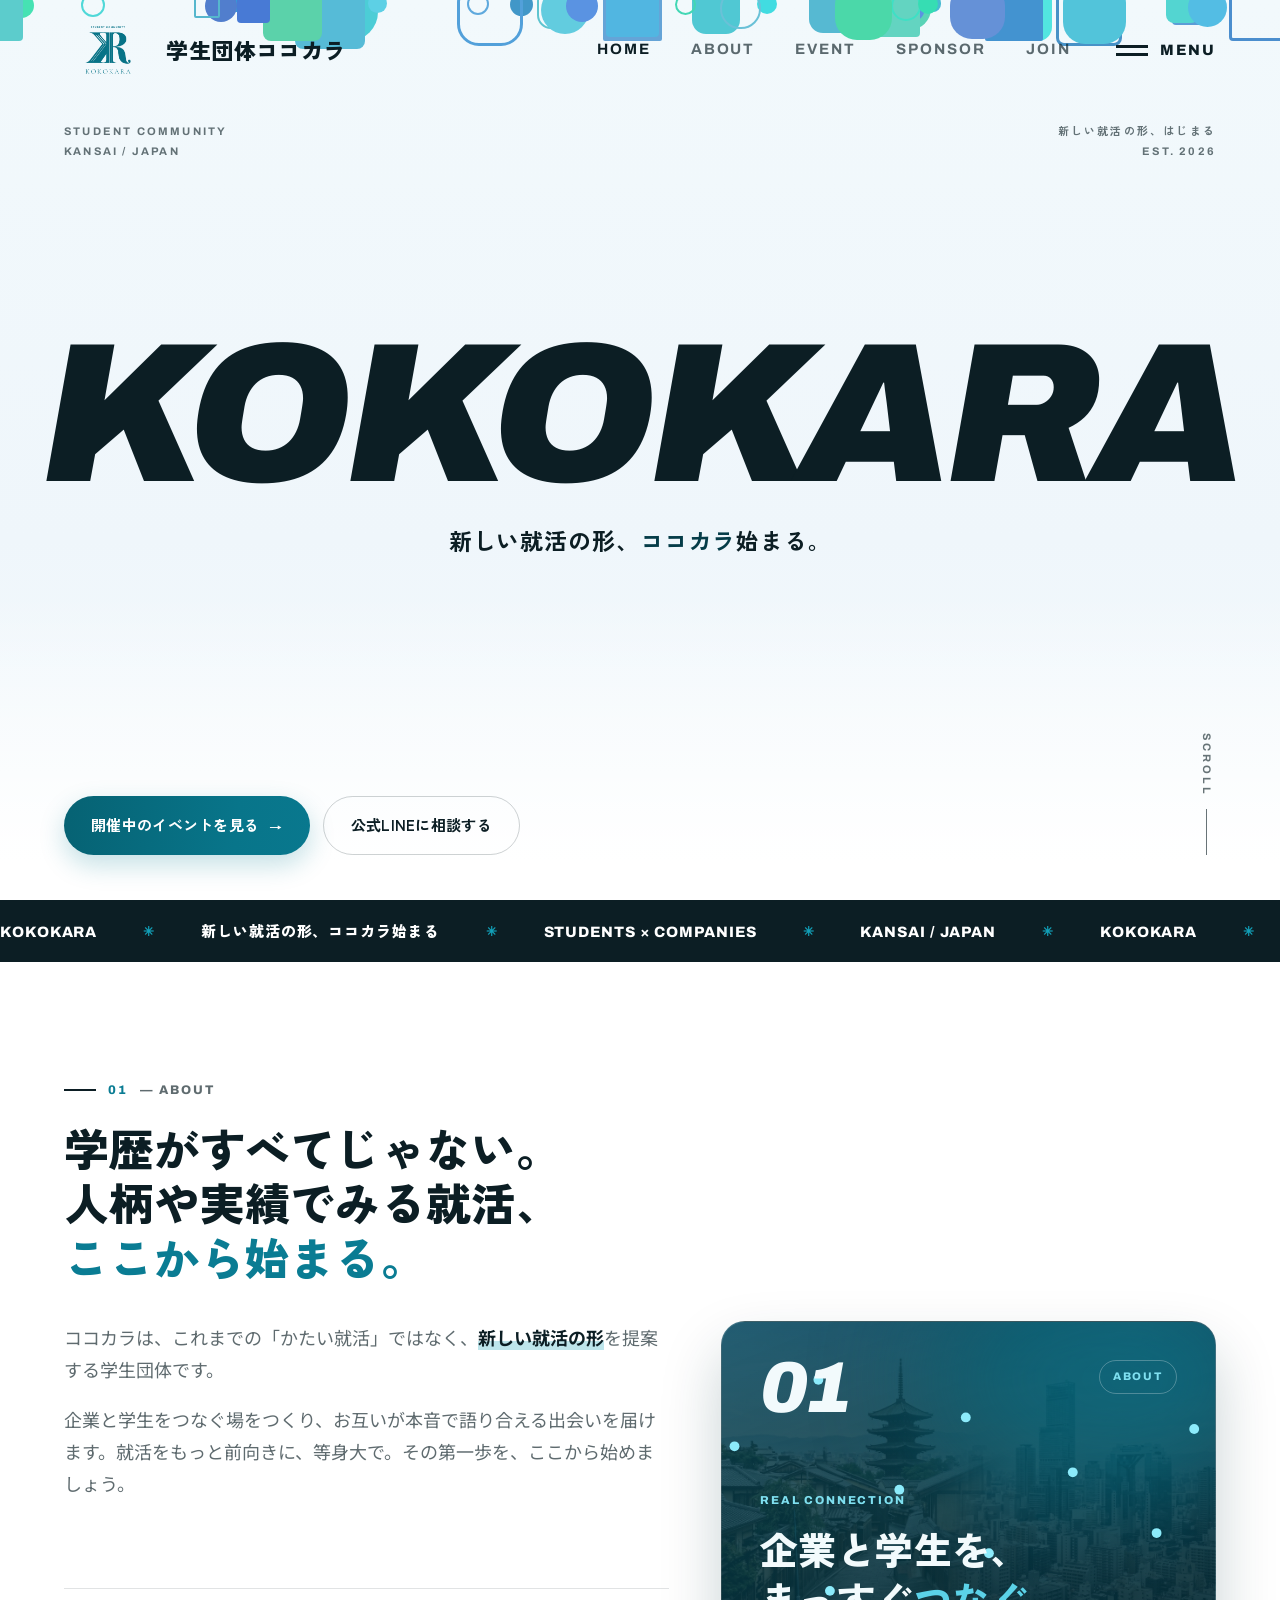
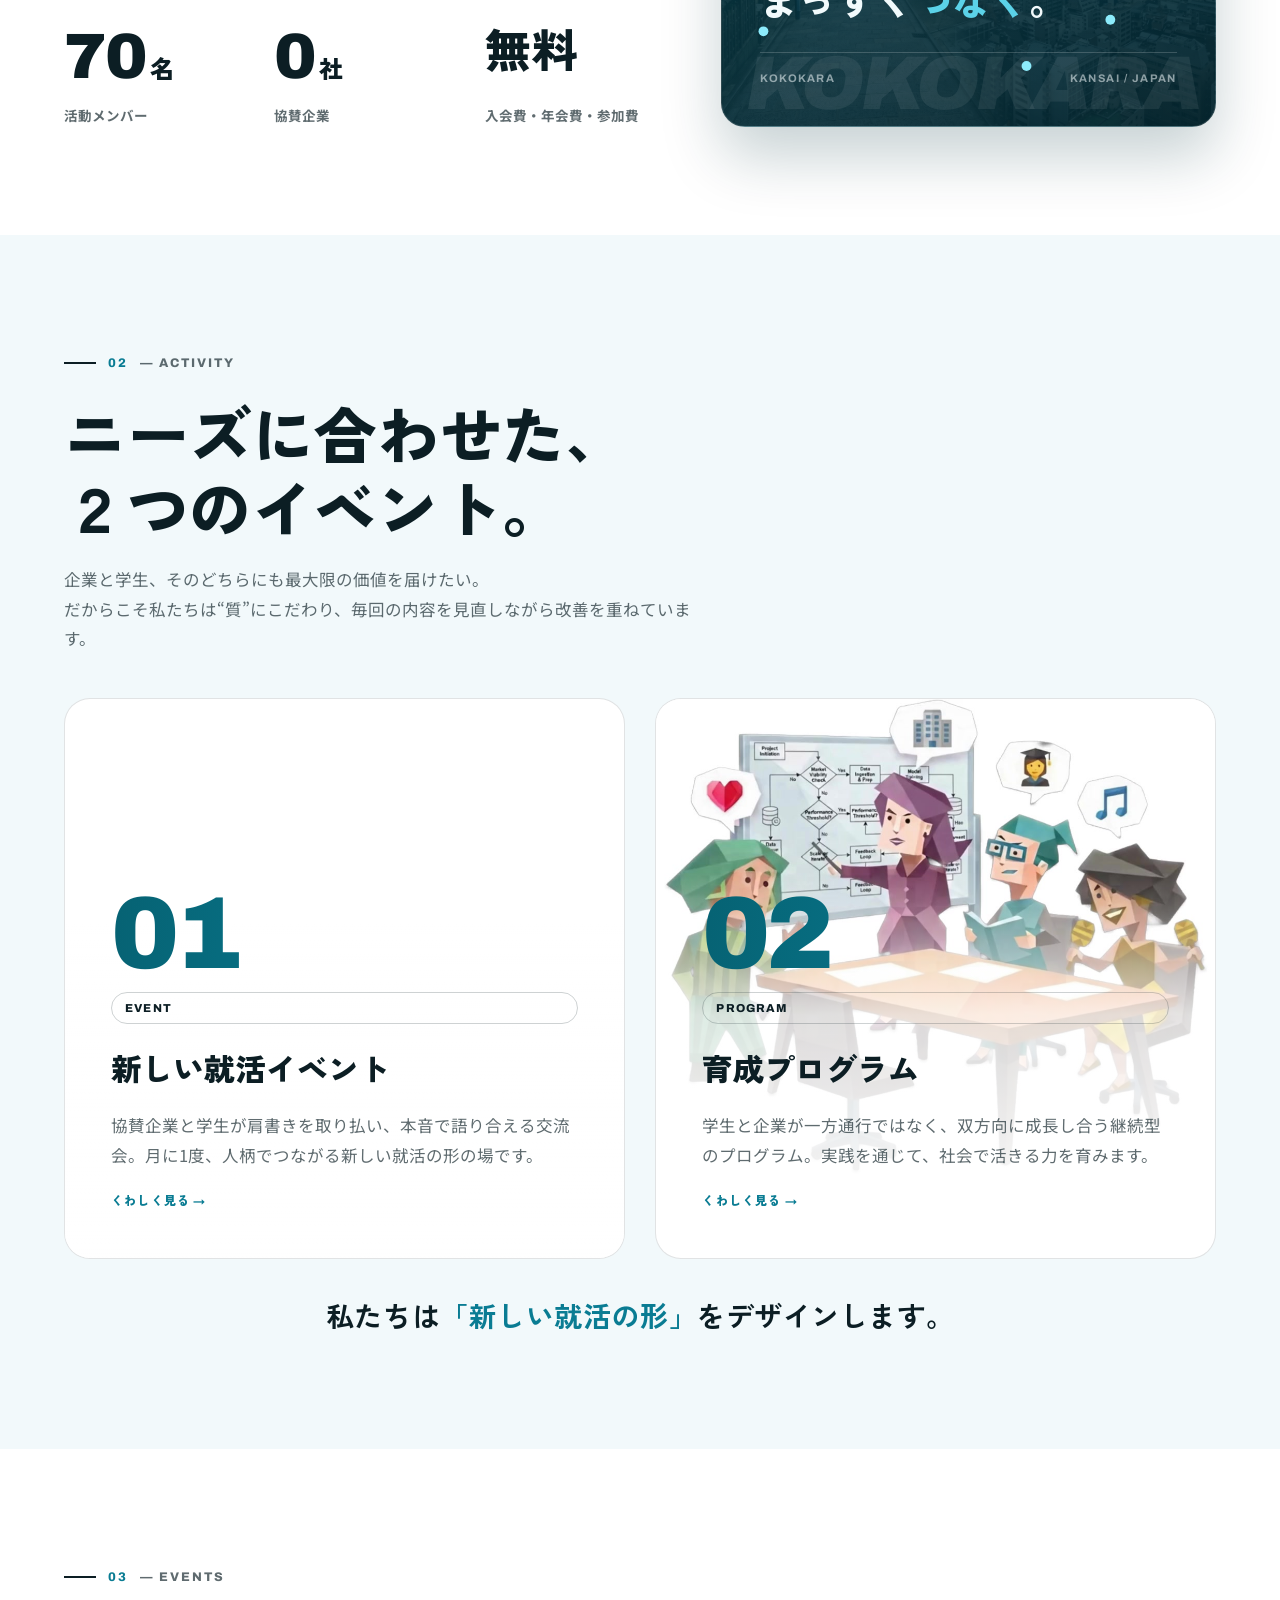
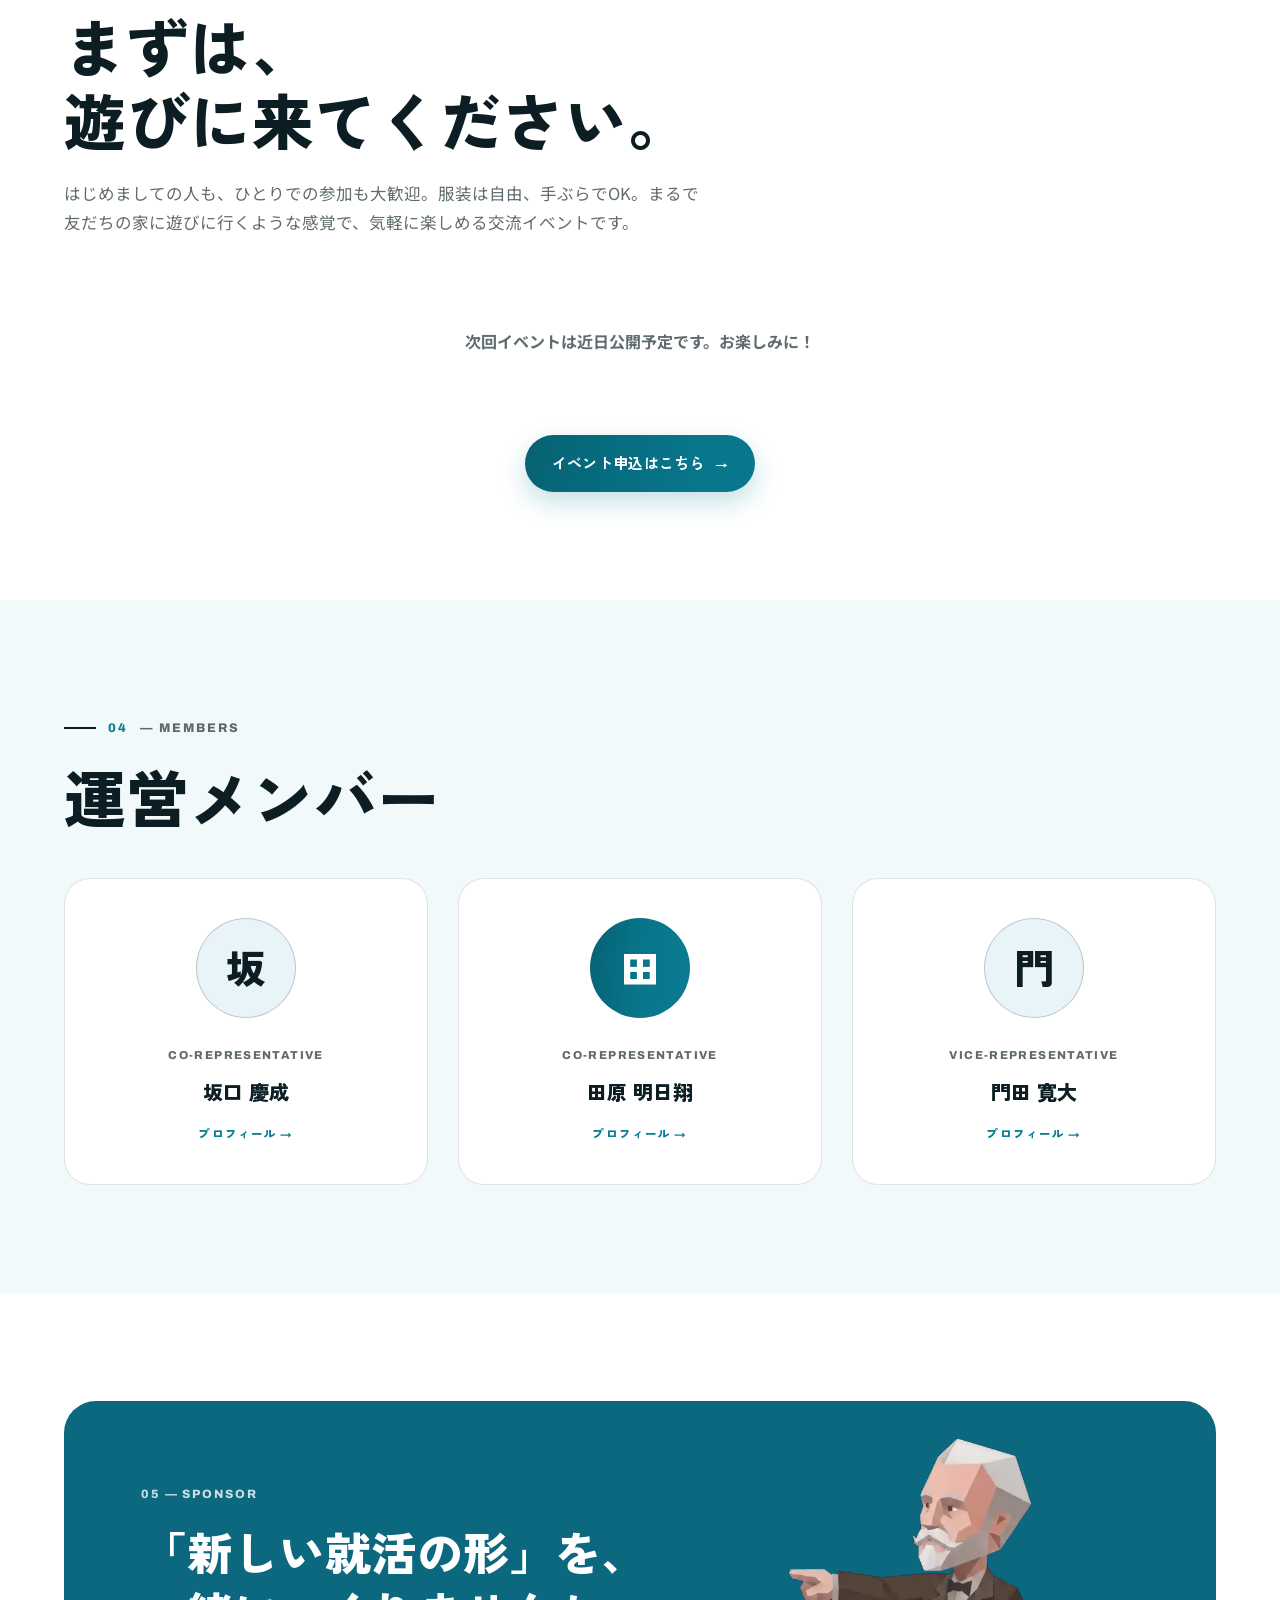
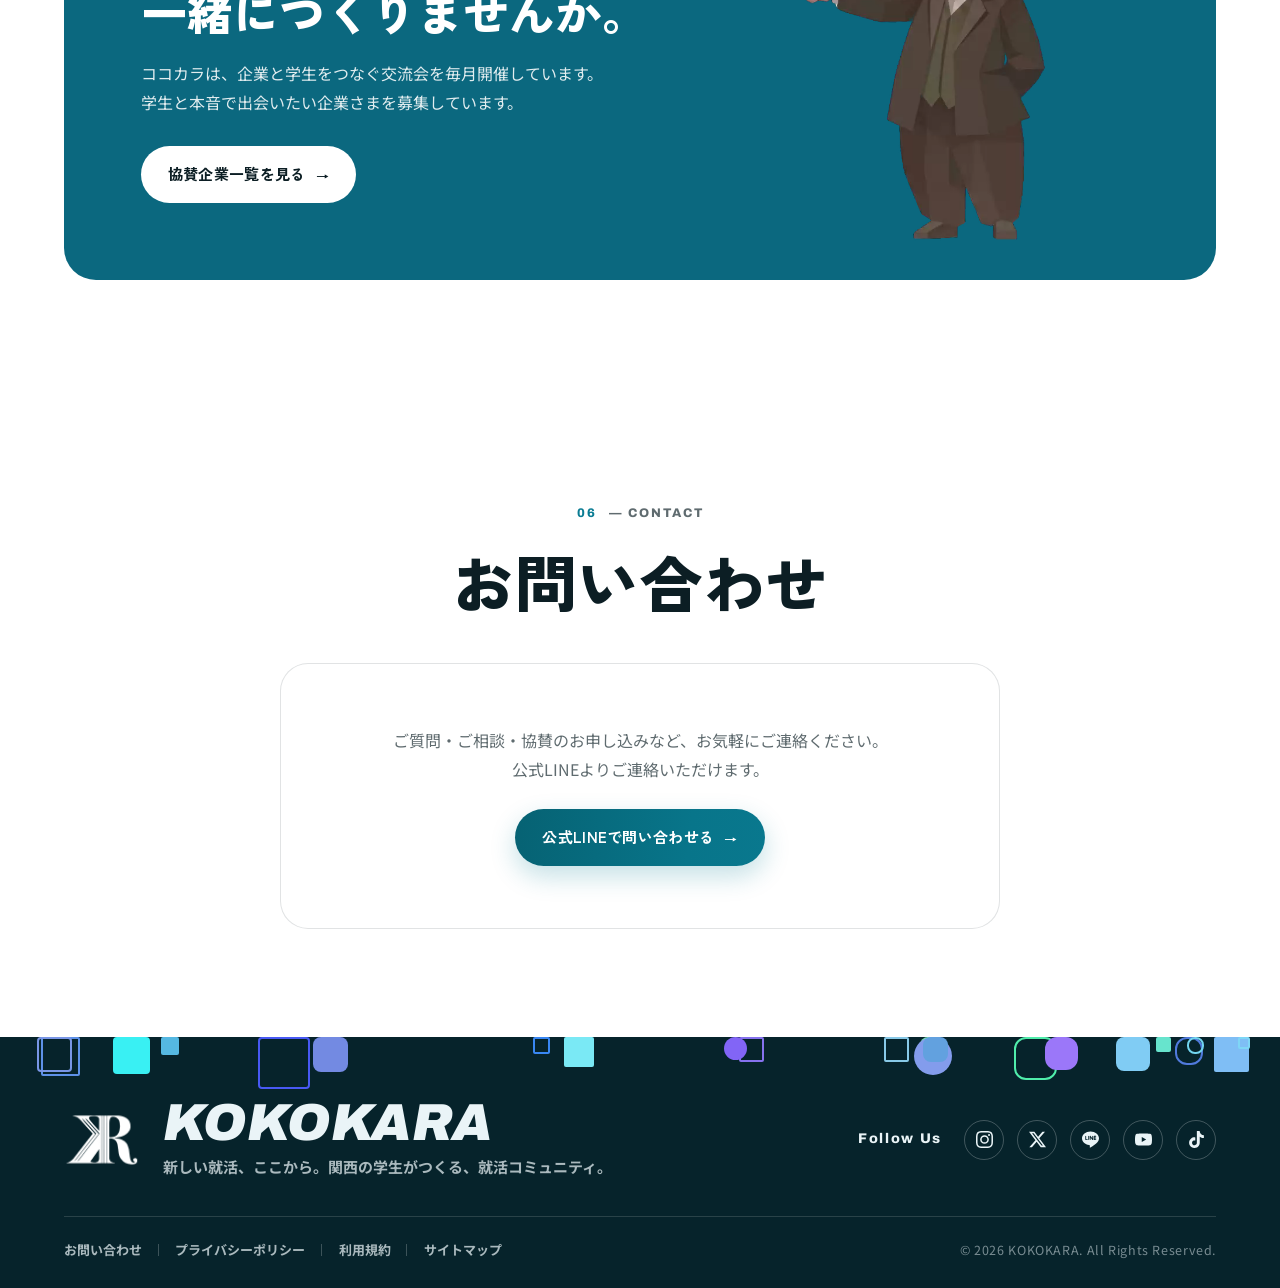
==== index.html @ 20f1d077 "auto: manual deploy" ====
<!DOCTYPE html>
<html lang="ja">
<head>
  <meta charset="UTF-8" />
  <meta name="viewport" content="width=device-width, initial-scale=1.0" />
  <title>学生団体ココカラ｜新しい就活の形、ココカラ始まる。</title>
  <meta name="description" content="学生団体ココカラは、新しい就活の形を提案する学生団体です。企業と学生をつなぐ場をつくり、就活を等身大で応援します。京都・大阪を中心に活動中。" />
  <meta property="og:title" content="学生団体ココカラ｜新しい就活の形、ココカラ始まる。" />
  <meta property="og:description" content="企業と学生が本音で出会い、等身大でつながる場をつくります。" />
  <meta property="og:type" content="website" />
  <link rel="icon" href="assets/icon-r.png" type="image/png" />
  <link rel="preconnect" href="https://fonts.googleapis.com" />
  <link rel="preconnect" href="https://fonts.gstatic.com" crossorigin />
  <link href="https://fonts.googleapis.com/css2?family=Archivo:ital,wght@0,600;0,800;0,900;1,900&family=Noto+Sans+JP:wght@400;500;700&family=Zen+Kaku+Gothic+New:wght@500;700;900&display=swap" rel="stylesheet" />
  <link rel="stylesheet" href="style.css" />
</head>
<body>

  <!-- ヘッダー -->
  <header class="site-header">
    <div class="container header-inner">
      <a class="brand" href="index.html">
        <img src="assets/logo-lockup.png" alt="学生団体ココカラ ロゴ" />
        <span class="brand-name">学生団体ココカラ</span>
      </a>
      <div class="header-right">
        <nav class="nav-inline" aria-label="ナビゲーション">
          <a href="index.html" class="active">HOME</a>
          <a href="about.html">ABOUT</a>
          <a href="events.html">EVENT</a>
          <a href="sponsors.html">SPONSOR</a>
          <a href="join.html">JOIN</a>
        </nav>
        <button class="menu-btn" aria-label="メニュー" aria-expanded="false">
          <span class="bars"><span></span><span></span></span>
          <span class="txt-open">MENU</span><span class="txt-close">CLOSE</span>
        </button>
      </div>
    </div>
  </header>

  <!-- フルスクリーンメニュー -->
  <div class="menu-overlay" id="menu">
    <div class="container">
      <button class="menu-back" type="button">
        <span class="mb-ico" aria-hidden="true">&#8592;</span> 前のページに戻る
      </button>
      <ul class="menu-list">
        <li><a href="index.html"><span class="idx">01</span><span class="en-lbl">HOME</span><span class="jp-lbl">ホーム</span></a></li>
        <li><a href="about.html"><span class="idx">02</span><span class="en-lbl">ABOUT</span><span class="jp-lbl">私たちについて</span></a></li>
        <li><a href="events.html"><span class="idx">03</span><span class="en-lbl">EVENT</span><span class="jp-lbl">イベント申込</span></a></li>
        <li><a href="member.html"><span class="idx">04</span><span class="en-lbl">MEMBER</span><span class="jp-lbl">運営メンバー</span></a></li>
        <li><a href="voice.html"><span class="idx">05</span><span class="en-lbl">VOICE</span><span class="jp-lbl">参加者の声</span></a></li>
        <li><a href="sponsors.html"><span class="idx">06</span><span class="en-lbl">SPONSOR</span><span class="jp-lbl">協賛企業</span></a></li>
        <li><a href="join.html"><span class="idx">07</span><span class="en-lbl">JOIN</span><span class="jp-lbl">メンバー募集</span></a></li>
        <li><a href="faq.html"><span class="idx">08</span><span class="en-lbl">FAQ</span><span class="jp-lbl">よくある質問</span></a></li>
        <li><a href="news.html"><span class="idx">09</span><span class="en-lbl">NEWS</span><span class="jp-lbl">お知らせ</span></a></li>
        <li><a href="https://line.me/R/ti/p/@113crihp"><span class="idx">10</span><span class="en-lbl">CONTACT</span><span class="jp-lbl">公式LINEで問い合わせ</span></a></li>
      </ul>
      <div class="menu-foot">
        <span class="en">STUDENT COMMUNITY KOKOKARA — KANSAI / JAPAN</span>
        <span>お問い合わせは <a href="https://line.me/R/ti/p/@113crihp">公式LINE</a> から</span>
      </div>
    </div>
  </div>

  <main>

    <!-- ヒーロー -->
    <section class="hero">
      <div class="hero-aura" aria-hidden="true"></div>
      <div class="container hero-marks">
        <span class="l">Student Community<br />Kansai / Japan</span>
        <span class="r">新しい就活の形、はじまる<br />Est. 2026</span>
      </div>
      <div class="hero-center">
        <h1 class="hero-wordmark">KOKOKARA</h1>
        <p class="hero-tagline">新しい就活の形、<span class="accent">ココカラ</span>始まる。</p>
      </div>
      <div class="container hero-foot">
        <div class="hero-actions">
          <a class="btn" href="events.html">開催中のイベントを見る <span class="arrow">→</span></a>
          <a class="btn btn-ghost" href="https://line.me/R/ti/p/@113crihp">公式LINEに相談する</a>
        </div>
        <span class="hero-scroll">SCROLL</span>
      </div>
    </section>

    <!-- マーキー -->
    <div class="marquee" aria-hidden="true">
      <div class="marquee-track">
        <span>KOKOKARA</span><span>新しい就活の形、ココカラ始まる</span><span>STUDENTS × COMPANIES</span><span>KANSAI / JAPAN</span>
        <span>KOKOKARA</span><span>新しい就活の形、ココカラ始まる</span><span>STUDENTS × COMPANIES</span><span>KANSAI / JAPAN</span>
      </div>
    </div>

    <!-- 01 ステートメント -->
    <section class="section statement" id="about">
      <div class="container">
        <div class="sec-head reveal">
          <span class="sec-tag"><span class="num">01</span> — About</span>
          <h2 class="statement-title">学歴がすべてじゃない。<br />人柄や実績でみる就活、<br /><em>ここから始まる。</em></h2>
        </div>
        <div class="statement-grid">
          <div class="statement-copy reveal d1">
            <p>ココカラは、これまでの「かたい就活」ではなく、<strong>新しい就活の形</strong>を提案する学生団体です。</p>
            <p>企業と学生をつなぐ場をつくり、お互いが本音で語り合える出会いを届けます。就活をもっと前向きに、等身大で。その第一歩を、ここから始めましょう。</p>
            <div class="stats">
              <div><div class="stat-num"><span data-stat="members">70</span><small>名</small></div><div class="stat-label">活動メンバー</div></div>
              <div><div class="stat-num"><span data-stat="sponsors">0</span><small>社</small></div><div class="stat-label">協賛企業</div></div>
              <div><div class="stat-num is-text">無料</div><div class="stat-label">入会費・年会費・参加費</div></div>
            </div>
          </div>
          <div class="statement-visual reveal d2">
            <a class="stmt-card" href="about.html" aria-label="私たちについて（ABOUT）を見る">
              <span class="glow" aria-hidden="true"></span>
              <span class="watermark" aria-hidden="true">KOKOKARA</span>
              <div class="stmt-bg" aria-hidden="true">
                <svg viewBox="0 0 400 280" preserveAspectRatio="xMidYMid slice">
                  <line class="nw-link" style="--d:74;--t:0.00s" x1="38" y1="86" x2="96" y2="40" />
                  <line class="nw-link" style="--d:94;--t:0.22s" x1="96" y1="40" x2="152" y2="116" />
                  <line class="nw-link" style="--d:118;--t:0.44s" x1="38" y1="86" x2="152" y2="116" />
                  <line class="nw-link" style="--d:85;--t:0.66s" x1="152" y1="116" x2="104" y2="186" />
                  <line class="nw-link" style="--d:54;--t:0.88s" x1="104" y1="186" x2="58" y2="214" />
                  <line class="nw-link" style="--d:68;--t:1.10s" x1="152" y1="116" x2="198" y2="66" />
                  <line class="nw-link" style="--d:95;--t:1.32s" x1="198" y1="66" x2="214" y2="160" />
                  <line class="nw-link" style="--d:76;--t:1.54s" x1="152" y1="116" x2="214" y2="160" />
                  <line class="nw-link" style="--d:83;--t:1.76s" x1="198" y1="66" x2="272" y2="104" />
                  <line class="nw-link" style="--d:81;--t:1.98s" x1="214" y1="160" x2="272" y2="104" />
                  <line class="nw-link" style="--d:89;--t:2.20s" x1="272" y1="104" x2="356" y2="74" />
                  <line class="nw-link" style="--d:72;--t:2.42s" x1="272" y1="104" x2="330" y2="146" />
                  <line class="nw-link" style="--d:77;--t:2.64s" x1="330" y1="146" x2="356" y2="74" />
                  <line class="nw-link" style="--d:82;--t:2.86s" x1="214" y1="160" x2="240" y2="238" />
                  <line class="nw-link" style="--d:66;--t:3.08s" x1="240" y1="238" x2="298" y2="206" />
                  <line class="nw-link" style="--d:68;--t:3.30s" x1="298" y1="206" x2="330" y2="146" />
                  <line class="nw-link" style="--d:146;--t:3.52s" x1="104" y1="186" x2="240" y2="238" />
                  <line class="nw-link" style="--d:105;--t:3.74s" x1="96" y1="40" x2="198" y2="66" />
                  <circle class="nw-dot" style="--t:0.00s" cx="38" cy="86" r="3.4" />
                  <circle class="nw-dot" style="--t:0.30s" cx="96" cy="40" r="3.4" />
                  <circle class="nw-dot" style="--t:0.60s" cx="152" cy="116" r="3.4" />
                  <circle class="nw-dot" style="--t:0.90s" cx="104" cy="186" r="3.4" />
                  <circle class="nw-dot" style="--t:1.20s" cx="198" cy="66" r="3.4" />
                  <circle class="nw-dot" style="--t:1.50s" cx="214" cy="160" r="3.4" />
                  <circle class="nw-dot" style="--t:1.80s" cx="272" cy="104" r="3.4" />
                  <circle class="nw-dot" style="--t:2.10s" cx="298" cy="206" r="3.4" />
                  <circle class="nw-dot" style="--t:2.40s" cx="356" cy="74" r="3.4" />
                  <circle class="nw-dot" style="--t:2.70s" cx="58" cy="214" r="3.4" />
                  <circle class="nw-dot" style="--t:3.00s" cx="330" cy="146" r="3.4" />
                  <circle class="nw-dot" style="--t:3.30s" cx="240" cy="238" r="3.4" />
                </svg>
              </div>
              <div class="stmt-top">
                <span class="stmt-index">01</span>
                <span class="stmt-tag">About</span>
              </div>
              <div class="stmt-mid">
                <span class="stmt-eyebrow">Real Connection</span>
                <p class="stmt-big">企業と学生を、<br />まっすぐ<span class="x">つなぐ</span>。</p>
              </div>
              <div class="stmt-bottom">
                <span>KOKOKARA</span>
                <span>Kansai / Japan</span>
              </div>
            </a>
          </div>
        </div>
      </div>
    </section>

    <!-- 02 活動内容 -->
    <section class="section section-alt" id="activities">
      <div class="container">
        <div class="sec-head reveal">
          <span class="sec-tag"><span class="num">02</span> — Activity</span>
          <h2 class="sec-title">ニーズに合わせた、２つのイベント。</h2>
          <p class="sec-lead">企業と学生、そのどちらにも最大限の価値を届けたい。<br />だからこそ私たちは“質”にこだわり、毎回の内容を見直しながら改善を重ねています。</p>
        </div>
        <div class="activities">
          <div class="activity-card reveal d1" data-modal-open="modal-event" role="button" tabindex="0" aria-label="新しい就活イベントの詳細を見る">
            <div class="card-wash" aria-hidden="true">
              <i style="--i:0;--w:#EDE7FB"></i>
              <i style="--i:1;--w:#EDE7FB"></i>
              <i style="--i:2;--w:#EDE7FB"></i>
              <i style="--i:3;--w:#EDE7FB"></i>
              <i style="--i:4;--w:#E1F2FB"></i>
              <i style="--i:5;--w:#E1F2FB"></i>
              <i style="--i:6;--w:#E1F2FB"></i>
              <i style="--i:7;--w:#E1F2FB"></i>
              <i style="--i:8;--w:#E9F6D9"></i>
              <i style="--i:9;--w:#E9F6D9"></i>
              <i style="--i:10;--w:#E9F6D9"></i>
              <i style="--i:11;--w:#E9F6D9"></i>
              <i style="--i:12;--w:#FDF4DA"></i>
              <i style="--i:13;--w:#FDF4DA"></i>
              <i style="--i:14;--w:#FDF4DA"></i>
              <i style="--i:15;--w:#FDF4DA"></i>
            </div>
            <div class="card-bg mbti-stage" aria-hidden="true">
              <span class="mbti-chip" style="--i:0;--c:#6C5CE7;--img:url('assets/mbti/INTJ.png')"><i class="mbti-art"></i><b>INTJ</b><small>建築家</small></span>
              <span class="mbti-chip" style="--i:1;--c:#6C5CE7;--img:url('assets/mbti/INTP.png')"><i class="mbti-art"></i><b>INTP</b><small>論理学者</small></span>
              <span class="mbti-chip" style="--i:2;--c:#6C5CE7;--img:url('assets/mbti/ENTJ.png')"><i class="mbti-art"></i><b>ENTJ</b><small>指揮官</small></span>
              <span class="mbti-chip" style="--i:3;--c:#6C5CE7;--img:url('assets/mbti/ENTP.png')"><i class="mbti-art"></i><b>ENTP</b><small>討論者</small></span>
              <span class="mbti-chip" style="--i:4;--c:#0E8FA8;--img:url('assets/mbti/ISTJ.png')"><i class="mbti-art"></i><b>ISTJ</b><small>管理者</small></span>
              <span class="mbti-chip" style="--i:5;--c:#0E8FA8;--img:url('assets/mbti/ISFJ.png')"><i class="mbti-art"></i><b>ISFJ</b><small>擁護者</small></span>
              <span class="mbti-chip" style="--i:6;--c:#0E8FA8;--img:url('assets/mbti/ESTJ.png')"><i class="mbti-art"></i><b>ESTJ</b><small>幹部</small></span>
              <span class="mbti-chip" style="--i:7;--c:#0E8FA8;--img:url('assets/mbti/ESFJ.png')"><i class="mbti-art"></i><b>ESFJ</b><small>領事</small></span>
              <span class="mbti-chip" style="--i:8;--c:#17A05E;--img:url('assets/mbti/INFJ.png')"><i class="mbti-art"></i><b>INFJ</b><small>提唱者</small></span>
              <span class="mbti-chip" style="--i:9;--c:#17A05E;--img:url('assets/mbti/INFP.png')"><i class="mbti-art"></i><b>INFP</b><small>仲介者</small></span>
              <span class="mbti-chip" style="--i:10;--c:#17A05E;--img:url('assets/mbti/ENFJ.png')"><i class="mbti-art"></i><b>ENFJ</b><small>主人公</small></span>
              <span class="mbti-chip" style="--i:11;--c:#17A05E;--img:url('assets/mbti/ENFP.png')"><i class="mbti-art"></i><b>ENFP</b><small>広報運動家</small></span>
              <span class="mbti-chip" style="--i:12;--c:#D99213;--img:url('assets/mbti/ISTP.png')"><i class="mbti-art"></i><b>ISTP</b><small>巨匠</small></span>
              <span class="mbti-chip" style="--i:13;--c:#D99213;--img:url('assets/mbti/ISFP.png')"><i class="mbti-art"></i><b>ISFP</b><small>冒険家</small></span>
              <span class="mbti-chip" style="--i:14;--c:#D99213;--img:url('assets/mbti/ESTP.png')"><i class="mbti-art"></i><b>ESTP</b><small>起業家</small></span>
              <span class="mbti-chip" style="--i:15;--c:#D99213;--img:url('assets/mbti/ESFP.png')"><i class="mbti-art"></i><b>ESFP</b><small>エンターテイナー</small></span>
            </div>
            <span class="activity-num">01</span>
            <span class="activity-badge">Event</span>
            <h3>新しい就活イベント</h3>
            <p>協賛企業と学生が肩書きを取り払い、本音で語り合える交流会。月に1度、人柄でつながる新しい就活の形の場です。</p>
            <span class="activity-more">くわしく見る →</span>
          </div>
          <div class="activity-card reveal d2" data-modal-open="modal-program" role="button" tabindex="0" aria-label="育成プログラムの詳細を見る">
            <div class="card-bg card-vid" aria-hidden="true" style="position:absolute;top:0;left:0;width:100%;aspect-ratio:1080 / 986;height:auto;padding:0;opacity:1;overflow:hidden;z-index:0;">
              <video src="assets/program/program_v7.mp4" poster="assets/program/program_still7.jpg" autoplay loop muted playsinline preload="auto" style="position:absolute;top:0;left:0;right:0;bottom:0;width:100%;height:100%;object-fit:cover;object-position:center;display:block;"></video>
            </div>
            <span class="activity-num">02</span>
            <span class="activity-badge">Program</span>
            <h3>育成プログラム</h3>
            <p>学生と企業が一方通行ではなく、双方向に成長し合う継続型のプログラム。実践を通じて、社会で活きる力を育みます。</p>
            <span class="activity-more">くわしく見る →</span>
          </div>
        </div>
        <p class="activities-note reveal">私たちは<span class="hl">「新しい就活の形」</span>をデザインします。</p>
      </div>
    </section>

    <!-- 活動内容の詳細モーダル -->
    <div class="modal" id="modal-event" role="dialog" aria-modal="true" aria-labelledby="modal-event-title">
      <div class="modal-panel">
        <button class="modal-close" data-modal-close aria-label="閉じる">&times;</button>
        <span class="modal-eyebrow">01 — Event</span>
        <h3 id="modal-event-title">新しい就活イベント</h3>
        <p>協賛企業と学生が肩書きを取り払い、本音で語り合える交流会を月に1度開催しています。堅い説明会ではなく、人柄と人柄でつながることを大切にした、新しい形の就活イベントです。</p>
        <p>学生にとっては、飾らない自分のままで企業の“中の人”と出会える場所。企業にとっては、エントリーシートだけでは見えない学生の魅力に出会える場所です。</p>
        <a class="btn" href="events.html">開催中のイベントを見る <span class="arrow">→</span></a>
      </div>
    </div>
    <div class="modal" id="modal-program" role="dialog" aria-modal="true" aria-labelledby="modal-program-title">
      <div class="modal-panel">
        <button class="modal-close" data-modal-close aria-label="閉じる">&times;</button>
        <span class="modal-eyebrow">02 — Program</span>
        <h3 id="modal-program-title">育成プログラム</h3>
        <p>「育成プログラム」は、学生と企業がともに成長することを目指した継続型のプログラムです。一度きりのイベントで終わらせず、関わる全員が伸び続けられる関係づくりを大切にしています。</p>
        <p>学生は、実践的なワークや企業との協働を通じて、就活のテクニックだけでなく、社会に出てから本当に必要になる力を段階的に育てていきます。</p>
        <p>企業にとっても、次世代の価値観に触れながら、採用や育成の視点をアップデートできる機会になります。</p>
        <a class="btn" href="https://line.me/R/ti/p/@113crihp">公式LINEで相談する <span class="arrow">→</span></a>
      </div>
    </div>

    <div class="modal" id="mc-sakaguchi" role="dialog" aria-modal="true" aria-labelledby="mc-sakaguchi-name">
      <div class="modal-panel meishi">
        <button class="modal-close" data-modal-close aria-label="閉じる">&times;</button>
        <div class="meishi-head">
          <div class="meishi-avatar" data-initial="坂"></div>
          <div class="meishi-id">
            <p class="meishi-name" id="mc-sakaguchi-name">坂口 慶成</p>
            <p class="meishi-roma">準備中</p>
            <span class="meishi-role">Co-Representative ／ 共同代表</span>
          </div>
        </div>
        <dl class="meishi-info">
          <div><dt>担当</dt><dd>全体統括・協賛企業との窓口</dd></div>
          <div><dt>所属</dt><dd>準備中</dd></div>
          <div><dt>ひとこと</dt><dd>就活が不安な人ほど、最初の一歩をここで踏み出してほしい。</dd></div>
        </dl>
        <div class="meishi-foot">
          <div class="meishi-qr" aria-hidden="true">QR<br />準備中</div>
          <a class="btn" href="https://line.me/R/ti/p/@113crihp">団体に問い合わせる <span class="arrow">→</span></a>
        </div>
      </div>
    </div>

    <div class="modal" id="mc-tahara" role="dialog" aria-modal="true" aria-labelledby="mc-tahara-name">
      <div class="modal-panel meishi">
        <button class="modal-close" data-modal-close aria-label="閉じる">&times;</button>
        <div class="meishi-head">
          <div class="meishi-avatar" data-initial="田"></div>
          <div class="meishi-id">
            <p class="meishi-name" id="mc-tahara-name">田原 明日翔</p>
            <p class="meishi-roma">準備中</p>
            <span class="meishi-role">Co-Representative ／ 共同代表</span>
          </div>
        </div>
        <dl class="meishi-info">
          <div><dt>担当</dt><dd>イベント企画・当日運営</dd></div>
          <div><dt>所属</dt><dd>準備中</dd></div>
          <div><dt>ひとこと</dt><dd>肩書きを外して話せる場を、毎回本気でつくっています。</dd></div>
        </dl>
        <div class="meishi-foot">
          <div class="meishi-qr" aria-hidden="true">QR<br />準備中</div>
          <a class="btn" href="https://line.me/R/ti/p/@113crihp">団体に問い合わせる <span class="arrow">→</span></a>
        </div>
      </div>
    </div>

    <div class="modal" id="mc-kadota" role="dialog" aria-modal="true" aria-labelledby="mc-kadota-name">
      <div class="modal-panel meishi">
        <button class="modal-close" data-modal-close aria-label="閉じる">&times;</button>
        <div class="meishi-head">
          <div class="meishi-avatar" data-initial="門"></div>
          <div class="meishi-id">
            <p class="meishi-name" id="mc-kadota-name">門田 寛大</p>
            <p class="meishi-roma">準備中</p>
            <span class="meishi-role">Vice-Representative ／ 副代表</span>
          </div>
        </div>
        <dl class="meishi-info">
          <div><dt>担当</dt><dd>育成プログラムの設計</dd></div>
          <div><dt>所属</dt><dd>準備中</dd></div>
          <div><dt>ひとこと</dt><dd>社会に出てから効く力を、在学中に積み上げられます。</dd></div>
        </dl>
        <div class="meishi-foot">
          <div class="meishi-qr" aria-hidden="true">QR<br />準備中</div>
          <a class="btn" href="https://line.me/R/ti/p/@113crihp">団体に問い合わせる <span class="arrow">→</span></a>
        </div>
      </div>
    </div>


    <!-- 03 イベント -->
    <section class="section" id="events">
      <div class="container">
        <div class="sec-head reveal">
          <span class="sec-tag"><span class="num">03</span> — Events</span>
          <h2 class="sec-title">まずは、遊びに来てください。</h2>
          <p class="sec-lead">はじめましての人も、ひとりでの参加も大歓迎。服装は自由、手ぶらでOK。まるで友だちの家に遊びに行くような感覚で、気軽に楽しめる交流イベントです。</p>
        </div>
        <div class="event-preview" data-event-preview data-limit="2">
          <a href="events.html" class="reveal d1"><img src="assets/event_20260724_takoyaki.jpg" alt="たこ焼きパーティ" loading="lazy" /></a>
        </div>
        <div class="event-preview-cta reveal">
          <a class="btn" href="events.html">イベント申込はこちら <span class="arrow">→</span></a>
        </div>
      </div>
    </section>

    <!-- 04 運営メンバー -->
    <section class="section section-alt" id="members">
      <div class="container">
        <div class="sec-head reveal">
          <span class="sec-tag"><span class="num">04</span> — Members</span>
          <h2 class="sec-title">運営メンバー</h2>
        </div>
        <div class="members">
          <div class="member-card reveal d1" data-modal-open="mc-sakaguchi" role="button" tabindex="0" aria-label="坂口 慶成のプロフィールを見る">
            <div class="member-avatar">坂</div>
            <span class="member-role">Co-Representative</span>
            <p class="member-name">坂口 慶成</p>
            <span class="member-more">プロフィール →</span>
          </div>
          <div class="member-card reveal d2" data-modal-open="mc-tahara" role="button" tabindex="0" aria-label="田原 明日翔のプロフィールを見る">
            <div class="member-avatar">田</div>
            <span class="member-role">Co-Representative</span>
            <p class="member-name">田原 明日翔</p>
            <span class="member-more">プロフィール →</span>
          </div>
          <div class="member-card reveal d3" data-modal-open="mc-kadota" role="button" tabindex="0" aria-label="門田 寛大のプロフィールを見る">
            <div class="member-avatar">門</div>
            <span class="member-role">Vice-Representative</span>
            <p class="member-name">門田 寛大</p>
            <span class="member-more">プロフィール →</span>
          </div>
        </div>
      </div>
    </section>

    <!-- 05 協賛CTA -->
    <section class="section" id="sponsors-cta">
      <div class="container">
        <div class="cta-band">
          <div class="cta-copy">
            <span class="cta-eyebrow">05 — Sponsor</span>
            <h2>「新しい就活の形」を、<br />一緒につくりませんか。</h2>
            <p>ココカラは、企業と学生をつなぐ交流会を毎月開催しています。<br />学生と本音で出会いたい企業さまを募集しています。</p>
            <a class="btn" href="sponsors.html">協賛企業一覧を見る <span class="arrow">→</span></a>
          </div>
          <video class="cta-clark" aria-hidden="true" muted loop playsinline preload="auto" poster="assets/clark_poster.png">
            <source src="assets/clark_alpha6.webm" type="video/webm" />
            <source src="assets/mbti/_new/CLRK_video.mp4" type="video/mp4" />
          </video>
        </div>
      </div>
    </section>

    <!-- 06 お問い合わせ -->
    <section class="section contact" id="contact">
      <div class="container">
        <div class="sec-head reveal">
          <span class="sec-tag"><span class="num">06</span> — Contact</span>
          <h2 class="sec-title">お問い合わせ</h2>
        </div>
        <div class="contact-card reveal d1">
          <p>ご質問・ご相談・協賛のお申し込みなど、お気軽にご連絡ください。<br />公式LINEよりご連絡いただけます。</p>
          <a class="btn" href="https://line.me/R/ti/p/@113crihp">公式LINEで問い合わせる <span class="arrow">→</span></a>
        </div>
      </div>
    </section>

  </main>

  <!-- フッター -->
  <footer class="site-footer">
    <div class="footer-fall" aria-hidden="true"></div>
    <div class="container footer-shell">
      <div class="footer-main">
        <div class="footer-brand">
          <img src="assets/icon-white.png" alt="学生団体ココカラ" />
          <div class="footer-brand-text">
            <span class="footer-kk">KOKOKARA</span>
            <p class="footer-tagline">新しい就活、ここから。関西の学生がつくる、就活コミュニティ。</p>
          </div>
        </div>
        <div class="footer-social">
          <span class="footer-social-label">Follow Us</span>
          <div class="footer-social-icons">
            <a href="#" class="sns-ic" aria-label="Instagram"><svg viewBox="0 0 24 24" aria-hidden="true"><path d="M12 2.163c3.204 0 3.584.012 4.85.07 3.252.148 4.771 1.691 4.919 4.919.058 1.265.069 1.645.069 4.849 0 3.205-.012 3.584-.069 4.849-.149 3.225-1.664 4.771-4.919 4.919-1.266.058-1.644.07-4.85.07-3.204 0-3.584-.012-4.849-.07-3.26-.149-4.771-1.699-4.919-4.92-.058-1.265-.07-1.644-.07-4.849 0-3.204.013-3.583.07-4.849.149-3.227 1.664-4.771 4.919-4.919 1.266-.057 1.645-.069 4.849-.069zM12 0C8.741 0 8.333.014 7.053.072 2.695.272.273 2.69.073 7.052.014 8.333 0 8.741 0 12c0 3.259.014 3.668.072 4.948.2 4.358 2.618 6.78 6.98 6.98C8.333 23.986 8.741 24 12 24c3.259 0 3.668-.014 4.948-.072 4.354-.2 6.782-2.618 6.979-6.98.059-1.28.073-1.689.073-4.948 0-3.259-.014-3.667-.072-4.947-.196-4.354-2.617-6.78-6.979-6.98C15.668.014 15.259 0 12 0zm0 5.838a6.162 6.162 0 100 12.324 6.162 6.162 0 000-12.324zM12 16a4 4 0 110-8 4 4 0 010 8zm6.406-11.845a1.44 1.44 0 100 2.881 1.44 1.44 0 000-2.881z"/></svg></a>
            <a href="#" class="sns-ic" aria-label="X"><svg viewBox="0 0 24 24" aria-hidden="true"><path d="M18.901 1.153h3.68l-8.04 9.19L24 22.846h-7.406l-5.8-7.584-6.638 7.584H.474l8.6-9.83L0 1.154h7.594l5.243 6.932ZM17.61 20.644h2.039L6.486 3.24H4.298Z"/></svg></a>
            <a href="#" class="sns-ic" aria-label="LINE"><svg viewBox="0 0 24 24" aria-hidden="true"><path d="M24 10.304c0-5.369-5.383-9.738-12-9.738-6.616 0-12 4.369-12 9.738 0 4.814 4.269 8.846 10.036 9.608.391.084.922.258 1.057.592.121.303.079.778.038 1.085l-.171 1.027c-.053.303-.242 1.186 1.039.647 1.281-.54 6.911-4.069 9.428-6.967 1.739-1.907 2.572-3.843 2.572-5.99zM7.615 12.803H5.25a.632.632 0 0 1-.631-.631V7.463a.632.632 0 0 1 1.262 0v4.078h1.734a.631.631 0 0 1 0 1.262zm2.466-.631a.632.632 0 0 1-1.263 0V7.463a.632.632 0 0 1 1.263 0zm5.678 0a.63.63 0 0 1-.432.598.65.65 0 0 1-.199.031.62.62 0 0 1-.512-.256l-2.417-3.286v2.913a.631.631 0 1 1-1.262 0V7.463a.63.63 0 0 1 .432-.598.65.65 0 0 1 .195-.031c.202 0 .388.097.507.253l2.422 3.293V7.463a.632.632 0 0 1 1.263 0zm3.815-2.937a.63.63 0 0 1 0 1.262h-1.734v1.114h1.734a.631.631 0 0 1 0 1.262h-2.365a.633.633 0 0 1-.63-.631V7.463a.634.634 0 0 1 .63-.632h2.365a.632.632 0 0 1 0 1.263h-1.734v1.114h1.734z"/></svg></a>
            <a href="#" class="sns-ic" aria-label="YouTube"><svg viewBox="0 0 24 24" aria-hidden="true"><path d="M23.498 6.186a3.016 3.016 0 0 0-2.122-2.136C19.505 3.545 12 3.545 12 3.545s-7.505 0-9.377.505A3.017 3.017 0 0 0 .502 6.186C0 8.07 0 12 0 12s0 3.93.502 5.814a3.016 3.016 0 0 0 2.122 2.136c1.871.505 9.376.505 9.376.505s7.505 0 9.377-.505a3.015 3.015 0 0 0 2.122-2.136C24 15.93 24 12 24 12s0-3.93-.502-5.814zM9.545 15.568V8.432L15.818 12l-6.273 3.568z"/></svg></a>
            <a href="#" class="sns-ic" aria-label="TikTok"><svg viewBox="0 0 24 24" aria-hidden="true"><path d="M12.525.02c1.31-.02 2.61-.01 3.91-.02.08 1.53.63 3.09 1.75 4.17 1.12 1.11 2.7 1.62 4.24 1.79v4.03c-1.44-.05-2.89-.35-4.2-.97-.57-.26-1.1-.59-1.62-.93-.01 2.92.01 5.84-.02 8.75-.08 1.4-.54 2.79-1.35 3.94-1.31 1.92-3.58 3.17-5.91 3.21-1.43.08-2.86-.31-4.08-1.03-2.02-1.19-3.44-3.37-3.65-5.71-.02-.5-.03-1-.01-1.49.18-1.9 1.12-3.72 2.58-4.96 1.66-1.44 3.98-2.13 6.15-1.72.02 1.48-.04 2.96-.04 4.44-.99-.32-2.15-.23-3.02.37-.63.41-1.11 1.04-1.36 1.75-.21.51-.15 1.07-.14 1.61.24 1.64 1.82 3.02 3.5 2.87 1.12-.01 2.19-.66 2.77-1.61.19-.33.4-.67.41-1.06.1-1.79.06-3.57.07-5.36.01-4.03-.01-8.05.02-12.07z"/></svg></a>
          </div>
        </div>
      </div>

      <div class="footer-bottom">
        <nav class="footer-utility" aria-label="ユーティリティ">
          <a href="https://line.me/R/ti/p/@113crihp">お問い合わせ</a>
          <a href="privacy.html">プライバシーポリシー</a>
          <a href="#">利用規約</a>
          <a href="#">サイトマップ</a>
        </nav>
        <div class="footer-copy">&copy; <span data-year>2026</span> KOKOKARA. All Rights Reserved.</div>
      </div>
    </div>
  </footer>

  <script src="site.js"></script>
</body>
</html>
---- style.css ----
/* =========================================================
   学生団体ココカラ 公式サイト v6
   ライト基調 × ティール（明るく・爽やか・親しみやすく）
   Base #FFFFFF / Text #0C1E24 / Accent #0A7C93→#12A0B8
   ========================================================= */

:root {
  --bg: #FFFFFF;
  --bg-2: #F2F9FB;
  --panel: #FFFFFF;
  --panel-2: #E8F4F8;
  --text: #0C1E24;
  --text-70: rgba(12, 30, 36, 0.66);
  --text-45: rgba(12, 30, 36, 0.62);
  --line: rgba(12, 30, 36, 0.12);
  --line-2: rgba(12, 30, 36, 0.20);
  --accent: #0A7C93;
  --amber: #12A0B8;
  --grad: linear-gradient(96deg, #066273 0%, #08758A 50%, #0A7C93 100%);
  --on-accent: #FFFFFF;
  --max: 1320px;
  --pad: clamp(20px, 5vw, 92px);
  --header-h: 100px;
  --ease: cubic-bezier(.22, 1, .36, 1);
  --font-jp: "Zen Kaku Gothic New", "Noto Sans JP", system-ui, sans-serif;
  --font-body: "Noto Sans JP", system-ui, -apple-system, sans-serif;
  --font-en: "Archivo", "Zen Kaku Gothic New", sans-serif;
}

* { margin: 0; padding: 0; box-sizing: border-box; }
html { scroll-behavior: smooth; -webkit-text-size-adjust: 100%; }

body {
  font-family: var(--font-body); background: var(--bg); color: var(--text);
  line-height: 1.78; font-size: 16px; -webkit-font-smoothing: antialiased; overflow-x: hidden;
}
img { max-width: 100%; display: block; }
a { color: inherit; text-decoration: none; }
.container { width: 100%; max-width: var(--max); margin: 0 auto; padding-inline: var(--pad); }
::selection { background: var(--accent); color: #fff; }
.en { font-family: var(--font-en); }

/* 微粒子 */
body::before {
  content: ""; position: fixed; inset: 0; z-index: 1; pointer-events: none;
  background-image: url("data:image/svg+xml,%3Csvg xmlns='http://www.w3.org/2000/svg' width='140' height='140'%3E%3Cfilter id='n'%3E%3CfeTurbulence type='fractalNoise' baseFrequency='0.9' numOctaves='2'/%3E%3C/filter%3E%3Crect width='100%25' height='100%25' filter='url(%23n)' opacity='0.5'/%3E%3C/svg%3E");
  opacity: 0.025; mix-blend-mode: multiply;
}

/* =========================================================
   ヘッダー
   ========================================================= */
.site-header {
  position: fixed; top: 0; left: 0; right: 0; z-index: 50; height: var(--header-h);
  display: flex; align-items: center; border-bottom: 1px solid transparent;
  transition: background .4s var(--ease), border-color .4s var(--ease);
}
.site-header.scrolled {
  background: rgba(255, 255, 255, 0.80);
  backdrop-filter: saturate(160%) blur(14px); -webkit-backdrop-filter: saturate(160%) blur(14px);
  border-bottom-color: var(--line);
}
.header-inner { display: flex; align-items: center; justify-content: space-between; gap: 20px; }
.brand { display: flex; align-items: center; gap: 14px; z-index: 65; }
.brand img { height: clamp(54px, 6vw, 66px); width: auto; border-radius: 0; }
.brand-name { font-family: var(--font-jp); font-weight: 900; font-size: 22px; letter-spacing: .02em; color: var(--text); }

.header-right { display: flex; align-items: center; gap: 28px; z-index: 65; }
.nav-inline { display: flex; align-items: center; gap: 6px; }
.nav-inline a { font-family: var(--font-en); font-weight: 700; font-size: 15px; letter-spacing: .13em; padding: 10px 17px; border-radius: 100px; color: var(--text-70); transition: color .25s var(--ease); }
.nav-inline a:hover, .nav-inline a.active { color: var(--text); }

.menu-btn { display: inline-flex; align-items: center; gap: 12px; cursor: pointer; background: none; border: 0; font-family: var(--font-en); font-weight: 800; font-size: 15px; letter-spacing: .14em; color: var(--text); }
.menu-btn .bars { position: relative; width: 32px; height: 15px; }
.menu-btn .bars span { position: absolute; left: 0; width: 32px; height: 2.5px; background: var(--text); transition: .35s var(--ease); }
.menu-btn .bars span:nth-child(1) { top: 3px; }
.menu-btn .bars span:nth-child(2) { top: 11px; }
.menu-btn .txt-close { display: none; }
body.menu-open .menu-btn .bars span:nth-child(1) { top: 7px; transform: rotate(45deg); }
body.menu-open .menu-btn .bars span:nth-child(2) { top: 7px; transform: rotate(-45deg); }
body.menu-open .menu-btn .txt-open { display: none; }
body.menu-open .menu-btn .txt-close { display: inline; }

/* =========================================================
   フルスクリーン・メニュー
   ========================================================= */
.menu-overlay { position: fixed; inset: 0; z-index: 55; background: var(--bg); transform: translateY(-101%); transition: transform .6s var(--ease); display: flex; flex-direction: column; padding-top: calc(var(--header-h) - 12px); visibility: hidden; overflow-y: auto; -webkit-overflow-scrolling: touch; overscroll-behavior: contain; }
body.menu-open .menu-overlay { transform: none; visibility: visible; }
.menu-overlay .container { flex: 1 1 auto; min-height: 0; display: flex; flex-direction: column; justify-content: flex-start; padding-block: clamp(8px, 1.5vh, 16px) clamp(10px, 1.8vh, 18px); max-width: 1280px; width: 100%; }

.menu-back {
  align-self: flex-start; display: inline-flex; align-items: center; gap: 8px; cursor: pointer;
  background: none; border: 1px solid var(--line-2); border-radius: 100px;
  padding: 9px 18px; margin-bottom: clamp(10px, 2vh, 20px);
  font-family: var(--font-jp); font-weight: 700; font-size: 13px; color: var(--text-70);
  transition: .25s var(--ease);
}
.menu-back:hover { background: var(--text); border-color: var(--text); color: var(--bg); }
.menu-back .mb-ico { font-family: var(--font-en); font-size: 15px; line-height: 1; }

.menu-list { list-style: none; flex: 1 1 auto; min-height: 0; display: grid; grid-template-columns: 1fr 1fr; grid-auto-rows: minmax(0, 1fr); column-gap: clamp(30px, 6vw, 100px); border-top: 1px solid var(--line); }
.menu-list li { overflow: hidden; border-bottom: 1px solid var(--line); }

.menu-list a { display: flex; align-items: center; height: 100%; gap: clamp(14px, 1.6vw, 24px); padding: 0 6px; transform: translateY(110%); transition: transform .55s var(--ease), color .3s var(--ease), background .25s var(--ease); color: var(--text); }
.menu-list a:hover { background: var(--bg-2); }
body.menu-open .menu-list a { transform: none; }
body.menu-open .menu-list li:nth-child(1) a { transition-delay: .06s; }
body.menu-open .menu-list li:nth-child(2) a { transition-delay: .10s; }
body.menu-open .menu-list li:nth-child(3) a { transition-delay: .14s; }
body.menu-open .menu-list li:nth-child(4) a { transition-delay: .18s; }
body.menu-open .menu-list li:nth-child(5) a { transition-delay: .22s; }
body.menu-open .menu-list li:nth-child(6) a { transition-delay: .26s; }
body.menu-open .menu-list li:nth-child(7) a { transition-delay: .30s; }
body.menu-open .menu-list li:nth-child(8) a { transition-delay: .34s; }
body.menu-open .menu-list li:nth-child(9) a { transition-delay: .38s; }
body.menu-open .menu-list li:nth-child(10) a { transition-delay: .42s; }
.menu-list .idx { font-family: var(--font-en); font-weight: 800; font-size: clamp(11px, 1.1vw, 14px); letter-spacing: .1em; color: var(--accent); width: clamp(30px, 3vw, 44px); flex: none; }
.menu-list .en-lbl { font-family: var(--font-en); font-weight: 900; font-style: italic; font-size: clamp(26px, 3.4vw, 48px); line-height: 1; letter-spacing: -.02em; }
.menu-list .jp-lbl { font-family: var(--font-jp); font-weight: 700; font-size: clamp(13px, 1.3vw, 16px); color: var(--text-70); margin-left: auto; }
.menu-list a:hover .en-lbl { color: var(--accent); }
.menu-foot { display: flex; flex-wrap: wrap; justify-content: space-between; gap: 12px; margin-top: clamp(12px, 2vh, 22px); color: var(--text-70); font-size: 12.5px; }
.menu-foot .en { letter-spacing: .06em; }
.menu-foot a { color: var(--text); border-bottom: 1px solid var(--line-2); }

/* =========================================================
   ボタン
   ========================================================= */
.btn {
  display: inline-flex; align-items: center; gap: 10px;
  font-family: var(--font-jp); font-weight: 700; font-size: 15px; letter-spacing: .02em;
  color: #fff; background: var(--grad); background-size: 140% 100%; background-position: 0 0;
  padding: 15px 27px; border-radius: 100px; border: 0;
  transition: transform .3s var(--ease), box-shadow .3s var(--ease), background-position .5s var(--ease);
  box-shadow: 0 10px 26px rgba(10, 124, 147, .24);
}
.btn:hover { transform: translateY(-2px); background-position: 100% 0; box-shadow: 0 16px 34px rgba(10, 124, 147, .34); }
.btn-ghost { background: transparent; color: var(--text); border: 1px solid var(--line-2); box-shadow: none; }
.btn-ghost:hover { background: var(--text); color: var(--bg); box-shadow: none; }
.arrow { font-size: 13px; transform: translateY(1px); }

/* =========================================================
   ヒーロー
   ========================================================= */
.hero { position: relative; min-height: 100svh; display: flex; flex-direction: column; overflow: hidden; }
/* =========================================================
   ヒーロー
   ========================================================= */
.hero { position: relative; min-height: 100svh; display: flex; flex-direction: column; overflow: hidden; }
/* ---- ヒーロー背景：光の帯（GPU合成のCSSアニメーション） ---- */
.hero-aura {
  position: absolute; inset: -12%; z-index: 2; pointer-events: none;
  background: #F6FCFD; overflow: hidden;
  transition: transform .5s var(--ease);
}
.hero-aura span {
  position: absolute; display: block; border-radius: 50%;
  will-change: transform;
}
.hero-aura .a1 {
  width: 78vmax; height: 78vmax; left: -14%; top: -18%;
  background: radial-gradient(circle, rgba(43,184,206,.62) 0%, rgba(43,184,206,.28) 42%, rgba(43,184,206,0) 70%);
  animation: aura1 34s ease-in-out infinite;
}
.hero-aura .a2 {
  width: 66vmax; height: 66vmax; right: -12%; top: -10%;
  background: radial-gradient(circle, rgba(63,203,168,.58) 0%, rgba(63,203,168,.26) 44%, rgba(63,203,168,0) 70%);
  animation: aura2 41s ease-in-out infinite;
}
.hero-aura .a3 {
  width: 72vmax; height: 72vmax; left: 18%; bottom: -30%;
  background: radial-gradient(circle, rgba(79,168,232,.55) 0%, rgba(79,168,232,.24) 44%, rgba(79,168,232,0) 70%);
  animation: aura3 47s ease-in-out infinite;
}
.hero-aura .a4 {
  width: 58vmax; height: 58vmax; right: 6%; bottom: -22%;
  background: radial-gradient(circle, rgba(126,157,232,.48) 0%, rgba(126,157,232,.20) 44%, rgba(126,157,232,0) 70%);
  animation: aura4 53s ease-in-out infinite;
}
.hero-aura .a5 {
  width: 52vmax; height: 52vmax; left: 34%; top: 6%;
  background: radial-gradient(circle, rgba(150,232,222,.52) 0%, rgba(150,232,222,.22) 44%, rgba(150,232,222,0) 70%);
  animation: aura5 28s ease-in-out infinite;
}
@keyframes aura1 { 0%,100% { transform: translate3d(0,0,0) scale(1); } 50% { transform: translate3d(14vw,8vh,0) scale(1.18); } }
@keyframes aura2 { 0%,100% { transform: translate3d(0,0,0) scale(1.06); } 50% { transform: translate3d(-12vw,12vh,0) scale(.9); } }
@keyframes aura3 { 0%,100% { transform: translate3d(0,0,0) scale(1); } 50% { transform: translate3d(10vw,-14vh,0) scale(1.22); } }
@keyframes aura4 { 0%,100% { transform: translate3d(0,0,0) scale(1.1); } 50% { transform: translate3d(-16vw,-8vh,0) scale(.94); } }
@keyframes aura5 { 0%,100% { transform: translate3d(0,0,0) scale(.96); } 50% { transform: translate3d(8vw,16vh,0) scale(1.2); } }
@media (prefers-reduced-motion: reduce) { .hero-aura span { animation: none; } }

/* ---- さざ波：角度と周期の違う2層をずらして干渉させる ---- */
.hero-aura i {
  position: absolute; inset: -30%; display: block; pointer-events: none;
  will-change: transform;
}
.hero-aura .r1 {
  background: repeating-linear-gradient(102deg,
    rgba(255,255,255,0) 0px, rgba(255,255,255,.30) 24px,
    rgba(255,255,255,0) 52px, rgba(255,255,255,0) 96px);
  animation: rip1 19s linear infinite;
}
.hero-aura .r2 {
  background: repeating-linear-gradient(78deg,
    rgba(255,255,255,0) 0px, rgba(180,240,236,.24) 32px,
    rgba(255,255,255,0) 74px, rgba(255,255,255,0) 130px);
  animation: rip2 27s linear infinite;
}
@keyframes rip1 { from { transform: translate3d(0,0,0); } to { transform: translate3d(93.9px,20.0px,0); } }
@keyframes rip2 { from { transform: translate3d(0,0,0); } to { transform: translate3d(-127.2px,27.0px,0); } }
@media (prefers-reduced-motion: reduce) { .hero-aura i { animation: none; opacity: .5; } }


.hero-marks { position: relative; z-index: 4; display: flex; justify-content: space-between; padding-top: calc(var(--header-h) + 22px); font-family: var(--font-en); font-weight: 700; font-size: 11px; letter-spacing: .2em; color: var(--text-45); text-transform: uppercase; line-height: 1.8; }
.hero-marks .r { text-align: right; }

.hero-center { position: relative; z-index: 3; flex: 1; display: flex; flex-direction: column; align-items: center; justify-content: center; text-align: center; }
.hero-wordmark { font-family: var(--font-en); font-weight: 900; font-style: italic; letter-spacing: -.035em; font-size: clamp(60px, 15.5vw, 260px); line-height: .82; color: var(--text); white-space: nowrap; position: relative; z-index: 1; }
.hero-tagline { position: relative; z-index: 3; margin-top: clamp(16px, 2.6vh, 30px); font-family: var(--font-jp); font-weight: 700; font-size: clamp(15px, 2.1vw, 23px); letter-spacing: .04em; }
.hero-tagline .accent { color: #053C48; }

/* 背面の色水が濃いときは文字を白へ自動反転（JSが on-dark を付与） */
.hero-wordmark, .hero-tagline { transition: color .5s var(--ease); }
.hero-wordmark.on-dark { color: #FFFFFF; }
.hero-tagline.on-dark { color: #FFFFFF; }
.hero-tagline.on-dark .accent { color: #8CEBFB; }

.hero-foot { position: relative; z-index: 4; display: flex; align-items: flex-end; justify-content: space-between; gap: 20px; padding-bottom: clamp(28px, 5vh, 56px); }
.hero-actions { display: flex; flex-wrap: wrap; gap: 13px; }
.hero-scroll { writing-mode: vertical-rl; font-family: var(--font-en); font-weight: 700; font-size: 11px; letter-spacing: .28em; color: var(--text-45); text-transform: uppercase; display: flex; align-items: center; gap: 12px; }
.hero-scroll::after { content: ""; width: 1px; height: 46px; background: var(--text-45); animation: scrollpulse 1.9s var(--ease) infinite; }
@keyframes scrollpulse { 0%,100% { transform: scaleY(.4); opacity:.4; transform-origin: top; } 50% { transform: scaleY(1); opacity:1; transform-origin: top; } }

.hero::after { content: ""; position: absolute; left: 0; right: 0; bottom: 0; height: 34%; z-index: 2; pointer-events: none; background: linear-gradient(to top, var(--bg) 12%, rgba(255,255,255,0) 100%); }

/* ---- ヒーロー背景：色とりどりの四角が上から降ってくる ---- */
.hero-aura {
  position: absolute; inset: 0; z-index: 2; pointer-events: none;
  overflow: hidden; background: linear-gradient(180deg, #F2F9FC 0%, #EFF6FB 60%, #F6FBFD 100%);
  transition: transform .5s var(--ease);
}
.fall-chip {
  position: absolute; top: 0;
  will-change: transform, opacity;
  animation-name: chipFall; animation-timing-function: linear; animation-iteration-count: infinite;
}
.fall-move {
  display: block; width: 100%; height: 100%;
  transform: translate3d(var(--px,0), var(--py,0), 0) rotate(var(--pr,0deg));
  transition: transform .18s ease-out;
  will-change: transform;
}
.fall-chip > .fall-move > i {
  display: block; width: 100%; height: 100%;
  will-change: transform;
  animation-name: chipSway; animation-timing-function: ease-in-out; animation-iteration-count: infinite;
}
@keyframes chipFall {
  0%   { transform: translateY(122vh); opacity: 0; }
  7%   { opacity: var(--op); }
  90%  { opacity: var(--op); }
  100% { transform: translateY(-22vh); opacity: 0; }
}
@keyframes chipSway {
  0%, 100% { transform: translateX(calc(var(--amp) * -1)) rotate(calc(var(--rot) * -1)); }
  50%      { transform: translateX(var(--amp)) rotate(var(--rot)); }
}
@media (prefers-reduced-motion: reduce) {
  .fall-chip, .fall-chip > .fall-move > i { animation: none !important; }
}

/* ---- フッター背景：薄い四角が下から上へ ---- */
.footer-fall { position: absolute; left: 0; right: 0; top: 0; height: 54%; z-index: 0; overflow: hidden; pointer-events: none; -webkit-mask-image: linear-gradient(180deg, #000 42%, transparent 96%); mask-image: linear-gradient(180deg, #000 42%, transparent 96%); }
.footer-fall .foot-chip {
  position: absolute; top: 0;
  will-change: transform, opacity;
  animation-name: footRise; animation-timing-function: linear; animation-iteration-count: infinite;
}
@keyframes footRise {
  0%   { transform: translateY(420px); opacity: 0; }
  12%  { opacity: var(--op); }
  85%  { opacity: var(--op); }
  100% { transform: translateY(-80px); opacity: 0; }
}
.footer-fall .foot-move {
  display: block; width: 100%; height: 100%;
  transform: translate3d(var(--px,0), var(--py,0), 0) rotate(var(--pr,0deg));
  transition: transform .18s ease-out; will-change: transform;
}
.footer-fall .foot-chip > .foot-move > i {
  display: block; width: 100%; height: 100%;
  will-change: transform;
  animation-name: chipSway; animation-timing-function: ease-in-out; animation-iteration-count: infinite;
}
.site-footer .container { position: relative; z-index: 1; }
.footer-word { position: relative; z-index: 1; }
@media (prefers-reduced-motion: reduce) {
  .footer-fall .foot-chip, .footer-fall .foot-chip > .foot-move > i { animation: none !important; }
}


/* =========================================================
   マーキー（明色バンドで抜き差し）
   ========================================================= */
.marquee { background: var(--text); color: var(--bg); overflow: hidden; white-space: nowrap; padding: 16px 0; position: relative; z-index: 5; }
.marquee-track { display: inline-flex; gap: 46px; animation: marquee 36s linear infinite; will-change: transform; }
.marquee-track span { font-family: var(--font-en); font-weight: 800; font-size: 15px; letter-spacing: .06em; display: inline-flex; align-items: center; gap: 46px; text-transform: uppercase; }
.marquee-track span::after { content: "✳"; color: var(--amber); font-size: 13px; }
@keyframes marquee { to { transform: translateX(-50%); } }

/* =========================================================
   セクション共通
   ========================================================= */
.section { padding: clamp(76px, 12vh, 158px) 0; position: relative; z-index: 5; }
.section-alt { background: var(--bg-2); }
.sec-head { max-width: 820px; margin-bottom: clamp(34px, 5vh, 60px); }
.sec-tag { display: inline-flex; align-items: center; gap: 12px; font-family: var(--font-en); font-weight: 800; font-size: 12.5px; letter-spacing: .16em; text-transform: uppercase; color: var(--text-70); margin-bottom: 20px; }
.sec-tag .num { color: var(--accent); }
.sec-tag::before { content: ""; width: 32px; height: 2px; background: var(--text); }
.sec-title { font-family: var(--font-jp); font-weight: 900; letter-spacing: .01em; font-size: clamp(28px, 5vw, 62px); line-height: 1.2; }
.sec-lead { margin-top: 22px; color: var(--text-70); font-size: clamp(14px, 1.4vw, 16.5px); max-width: 640px; }

/* ---------- ステートメント（01） ---------- */
.statement .sec-head { margin-bottom: clamp(28px, 4vh, 48px); }
.statement .statement-title { font-family: var(--font-jp); font-weight: 900; font-size: clamp(24px, 3.5vw, 50px); line-height: 1.22; letter-spacing: .005em; }
.statement .statement-title em { font-style: normal; color: var(--accent); }
.statement-grid { display: grid; grid-template-columns: 1.1fr .9fr; gap: clamp(28px, 4vw, 64px); align-items: stretch; }
.statement-copy { display: flex; flex-direction: column; }
.statement-copy p { font-size: clamp(15px, 1.5vw, 18px); color: var(--text-70); margin-bottom: 18px; }
.statement-copy strong { color: var(--text); font-weight: 700; box-shadow: inset 0 -.5em 0 rgba(18,160,184,.28); }
.statement-visual { position: relative; }

/* ---- ダークなグラフィックカード ---- */
.stmt-card {
  position: relative; height: 100%; min-height: 340px; border-radius: 24px; overflow: hidden; isolation: isolate;
  background:
    linear-gradient(158deg, rgba(9,70,84,.80) 0%, rgba(5,38,47,.93) 100%),
    url('assets/match/sight.jpg') center 42% / cover no-repeat;
  border: 1px solid rgba(255,255,255,.14); box-shadow: 0 30px 60px rgba(6,50,60,.22);
  display: flex; flex-direction: column; justify-content: space-between;
  padding: clamp(24px, 3vw, 40px); color: #F2FAFC;
}
a.stmt-card { cursor: pointer; text-decoration: none; color: #F2FAFC; }
a.stmt-card:hover { transform: translateY(-4px); }
a.stmt-card { transition: transform .4s var(--ease); }
.stmt-card .glow { position: absolute; z-index: -1; width: 74%; height: 60%; right: -14%; top: -16%; background: var(--grad); filter: blur(56px); opacity: .6; border-radius: 50%; animation: glowfloat 9s var(--ease) infinite; }
@keyframes glowfloat { 0%,100% { transform: translate(0,0) scale(1); } 50% { transform: translate(-7%,5%) scale(1.1); } }
.stmt-card .watermark { position: absolute; z-index: -1; left: 5%; right: 5%; bottom: 3%; white-space: nowrap; font-family: var(--font-en); font-weight: 900; font-style: italic; letter-spacing: -.04em; font-size: clamp(34px, 7.5vw, 76px); line-height: .8; color: rgba(255,255,255,.07); }
.stmt-top { display: flex; align-items: flex-start; justify-content: space-between; }
.stmt-index { font-family: var(--font-en); font-weight: 900; font-style: italic; font-size: clamp(40px, 6vw, 72px); line-height: .8; letter-spacing: -.03em; }
.stmt-tag { font-family: var(--font-en); font-weight: 800; font-size: 11px; letter-spacing: .16em; color: #7FE0F0; text-transform: uppercase; border: 1px solid rgba(255,255,255,.26); padding: 6px 13px; border-radius: 100px; }
.stmt-mid { margin-top: clamp(40px, 8vh, 90px); }
.stmt-eyebrow { display: block; font-family: var(--font-en); font-weight: 800; font-size: 11.5px; letter-spacing: .16em; color: #7FE0F0; text-transform: uppercase; margin-bottom: 14px; }
.stmt-big { font-family: var(--font-jp); font-weight: 900; font-size: clamp(24px, 3.2vw, 38px); line-height: 1.32; letter-spacing: .01em; }
.stmt-big .x { color: #5BD2E8; }
.stmt-bottom { display: flex; justify-content: space-between; gap: 12px; margin-top: clamp(20px, 3vh, 32px); padding-top: 16px; border-top: 1px solid rgba(255,255,255,.18); font-family: var(--font-en); font-weight: 700; font-size: 11px; letter-spacing: .14em; color: rgba(242,250,252,.55); text-transform: uppercase; }

/* ---- スタッツ（左カラム内） ---- */
.stats { display: grid; grid-template-columns: repeat(3, 1fr); gap: clamp(16px, 2vw, 32px); margin-top: auto; padding-top: clamp(28px, 4vh, 44px); border-top: 1px solid var(--line); align-items: stretch; }
.stats > div { display: flex; flex-direction: column; }
.stat-num { font-family: var(--font-en); font-weight: 900; font-size: clamp(38px, 5vw, 66px); line-height: 1; letter-spacing: -.03em; }
.stat-num small { font-size: .38em; font-weight: 800; margin-left: 4px; }
.stat-num.is-text { font-family: var(--font-jp); font-weight: 900; letter-spacing: 0; font-size: clamp(30px, 3.6vw, 50px); }
.stat-label { margin-top: auto; padding-top: 14px; color: var(--text-70); font-size: 13.5px; font-weight: 700; }

/* ---------- ACTIVITY（02） ---------- */
.activities { display: grid; grid-template-columns: repeat(2, 1fr); gap: clamp(18px, 2.4vw, 32px); }
.activity-card { background: var(--panel); border: 1px solid var(--line); border-radius: 26px; padding: clamp(28px, 3.6vw, 48px); position: relative; overflow: hidden; transition: transform .4s var(--ease), box-shadow .4s var(--ease), border-color .4s var(--ease); }
.activity-card:hover { transform: translateY(-6px); box-shadow: 0 22px 44px rgba(12,30,36,.10); border-color: var(--line-2); }
.activity-num { font-family: var(--font-en); font-weight: 900; font-size: clamp(56px, 8vw, 104px); line-height: .9; letter-spacing: -.04em; background: var(--grad); -webkit-background-clip: text; background-clip: text; color: transparent; display: block; margin-bottom: 12px; }
.activity-badge { display: inline-block; font-family: var(--font-en); font-weight: 800; font-size: 11.5px; letter-spacing: .1em; color: var(--text); border: 1px solid var(--line-2); border-radius: 100px; padding: 5px 13px; margin-bottom: 16px; text-transform: uppercase; }
.activity-card h3 { font-family: var(--font-jp); font-weight: 900; font-size: clamp(22px, 2.7vw, 31px); margin-bottom: 14px; }
.activity-card p { color: var(--text-70); font-size: clamp(14.5px, 1.5vw, 16.5px); line-height: 1.85; }
.activities-note { margin-top: 32px; font-family: var(--font-jp); font-weight: 700; font-size: clamp(18px, 2.6vw, 28px); text-align: center; letter-spacing: .02em; }
.activities-note .hl { color: var(--accent); }

/* ---------- EVENTS（03） ---------- */
.event-preview { display: grid; grid-template-columns: repeat(2, 1fr); gap: clamp(16px, 2.2vw, 28px); }
.event-preview a { position: relative; border-radius: 22px; overflow: hidden; display: block; background: var(--panel); border: 1px solid var(--line); }
.event-preview img { aspect-ratio: 4/3; object-fit: cover; width: 100%; transition: transform .6s var(--ease), opacity .4s; }
.event-preview a:hover img { transform: scale(1.05); opacity: .82; }
.event-preview a.is-square img { aspect-ratio: 1 / 1; }
.event-preview a::after { content: "VIEW →"; position: absolute; left: 18px; bottom: 16px; z-index: 2; font-family: var(--font-en); font-weight: 800; font-size: 12px; letter-spacing: .12em; color: #fff; opacity: 0; transform: translateY(8px); transition: .35s var(--ease); }
.event-preview a:hover::after { opacity: 1; transform: translateY(0); }
.event-preview-cta { margin-top: 36px; text-align: center; }

/* ---------- MEMBERS（04） ---------- */
.members { display: grid; grid-template-columns: repeat(3, 1fr); gap: clamp(16px, 2.4vw, 30px); }
.member-card { border: 1px solid var(--line); border-radius: 26px; padding: clamp(28px, 3vw, 44px); text-align: center; transition: transform .4s var(--ease), border-color .4s var(--ease); background: var(--panel); }
.member-card:hover { transform: translateY(-6px); border-color: var(--line-2); }
.member-avatar { width: 100px; height: 100px; border-radius: 50%; margin: 0 auto 20px; display: grid; place-items: center; font-family: var(--font-jp); font-weight: 900; font-size: 40px; color: var(--text); background: var(--panel-2); border: 1px solid var(--line-2); }
.member-card:nth-child(2) .member-avatar { background: var(--grad); color: #fff; border: 0; }
.member-role { font-family: var(--font-en); font-weight: 800; font-size: 11.5px; letter-spacing: .12em; color: var(--text-70); text-transform: uppercase; }
.member-name { font-family: var(--font-jp); font-weight: 900; font-size: 20px; margin-top: 8px; }

/* ---------- 協賛CTA（05）── 鮮やかオレンジのバンド ---------- */
.cta-band { background: #0B687F; color: var(--on-accent); border-radius: 32px; padding: clamp(40px, 6vw, 84px); position: relative; overflow: hidden; min-height: clamp(300px, 40vw, 440px); }
.cta-band::before { display: none; }
.cta-eyebrow { position: relative; font-family: var(--font-en); font-weight: 800; font-size: 12px; letter-spacing: .16em; color: rgba(255,255,255,.78); text-transform: uppercase; }
.cta-band h2 { position: relative; font-family: var(--font-jp); font-weight: 900; font-size: clamp(26px, 3.8vw, 46px); line-height: 1.3; margin: 16px 0 18px; }
.cta-band p { position: relative; color: rgba(255,255,255,.88); max-width: 640px; margin-bottom: 30px; }
.cta-band .btn { background: var(--bg); color: var(--text); box-shadow: none; }
.cta-band .btn:hover { transform: translateY(-2px); box-shadow: 0 14px 30px rgba(6,50,60,.28); }

/* ---------- CONTACT（06） ---------- */
.contact { text-align: center; }
.contact .sec-head { margin-inline: auto; text-align: center; }
.contact .sec-tag { justify-content: center; }
.contact .sec-tag::before { display: none; }
.contact-card { max-width: 720px; margin: 0 auto; border: 1px solid var(--line); border-radius: 28px; padding: clamp(34px, 5vw, 62px); background: var(--panel); }
.contact-card p { color: var(--text-70); margin-bottom: 26px; }

/* =========================================================
   下層ページ
   ========================================================= */
.page-hero { padding: calc(var(--header-h) + clamp(50px, 9vh, 100px)) 0 clamp(30px, 5vh, 54px); position: relative; z-index: 5; }
.page-hero .eyebrow { font-family: var(--font-en); font-weight: 800; font-size: 12px; letter-spacing: .18em; color: var(--accent); text-transform: uppercase; }
.page-hero h1 { font-family: var(--font-jp); font-weight: 900; font-size: clamp(34px, 7vw, 88px); line-height: 1.02; letter-spacing: -.01em; margin: 14px 0 14px; }
.page-hero .en-big { font-family: var(--font-en); font-weight: 900; font-style: italic; letter-spacing: -.02em; color: var(--line-2); font-size: clamp(48px, 12vw, 168px); line-height: .8; display: block; margin-top: 6px; }
.page-hero p { color: var(--text-70); max-width: 560px; }

.event-tabs { display: inline-flex; gap: 6px; padding: 5px; background: var(--bg-2); border-radius: 100px; border: 1px solid var(--line); margin-bottom: 42px; }
.event-tabs a { font-family: var(--font-en); font-weight: 800; font-size: 13px; letter-spacing: .06em; padding: 9px 22px; border-radius: 100px; color: var(--text-70); transition: .25s var(--ease); }
.event-tabs a.active { background: var(--text); color: var(--bg); }
.event-tabs a:not(.active):hover { color: var(--text); }

.events-section { padding-top: 0; }
.events-grid { display: grid; grid-template-columns: repeat(auto-fit, minmax(300px, 1fr)); gap: clamp(20px, 3vw, 36px); }
.event-card { border: 1px solid var(--line); border-radius: 26px; padding: clamp(22px, 3vw, 34px); background: var(--panel); transition: transform .4s var(--ease), box-shadow .4s var(--ease), border-color .4s; display: flex; flex-direction: column; }
.event-card:hover { transform: translateY(-6px); box-shadow: 0 22px 44px rgba(12,30,36,.10); border-color: var(--line-2); }
.event-status { align-self: flex-start; font-family: var(--font-jp); font-weight: 900; font-size: 13px; color: #fff; background: var(--grad); padding: 7px 15px; border-radius: 100px; margin-bottom: 18px; }
.event-title { font-family: var(--font-jp); font-weight: 900; font-size: clamp(21px, 2.6vw, 28px); margin-bottom: 18px; }
.event-poster { border-radius: 16px; margin-bottom: 22px; width: 100%; object-fit: cover; border: 1px solid var(--line); }
.event-apply { margin-top: auto; align-self: flex-start; }

.notice-box { border: 1px dashed var(--line-2); border-radius: 26px; padding: clamp(40px, 6vw, 74px); text-align: center; background: var(--panel); }
.notice-badge { display: inline-block; font-family: var(--font-en); font-weight: 800; font-size: 11.5px; letter-spacing: .1em; text-transform: uppercase; color: var(--text); border: 1px solid var(--line-2); border-radius: 100px; padding: 5px 14px; margin-bottom: 18px; }
.notice-box h2 { font-family: var(--font-jp); font-weight: 900; font-size: clamp(20px, 2.6vw, 30px); margin-bottom: 12px; }
.notice-box p { color: var(--text-70); }

.recruit h2 { font-family: var(--font-jp); font-weight: 900; font-size: clamp(24px, 3.4vw, 42px); margin-bottom: 18px; }
.recruit p { color: var(--text-70); max-width: 680px; margin-bottom: 16px; font-size: clamp(15px, 1.5vw, 17px); }
.recruit .btn { margin-top: 12px; }

/* =========================================================
   フッター
   ========================================================= */
.site-footer { background: #06232B; color: #EAF4F7; padding: clamp(46px, 7vh, 78px) 0 0; position: relative; z-index: 5; overflow: hidden; border-top: 0; }
.footer-word { font-family: var(--font-en); font-weight: 900; font-style: italic; letter-spacing: .015em; font-size: clamp(60px, 18vw, 270px); line-height: .8; color: rgba(255,255,255,.06); pointer-events: none; margin-bottom: -.1em; white-space: nowrap; padding-right: .12em; }
/* 上段: ブランド（左） + Follow Us/SNS（右） */
.footer-main { display: flex; justify-content: space-between; align-items: center; gap: clamp(26px, 4vw, 56px); flex-wrap: wrap; padding-bottom: clamp(26px, 4vh, 40px); }
.footer-brand { display: flex; align-items: center; gap: clamp(14px, 1.8vw, 22px); }
.footer-brand img { width: clamp(54px, 6vw, 78px); height: clamp(54px, 6vw, 78px); border-radius: clamp(12px, 1.6vw, 18px); }
.footer-brand-text { display: flex; flex-direction: column; }
.footer-kk { font-family: var(--font-en); font-weight: 900; font-style: italic; letter-spacing: .01em; font-size: clamp(30px, 4.4vw, 52px); line-height: .9; color: #EAF4F7; }
.footer-tagline { color: rgba(234,244,247,.72); margin-top: 8px; font-size: clamp(13px, 1.3vw, 15px); font-weight: 700; line-height: 1.65; max-width: 30em; }

/* Follow Us + SNSアイコン */
.footer-social { display: flex; align-items: center; gap: clamp(14px, 1.8vw, 22px); flex-wrap: wrap; }
.footer-social-label { font-family: var(--font-en); font-weight: 800; font-size: 14px; letter-spacing: .12em; color: #EAF4F7; }
.footer-social-icons { display: flex; align-items: center; gap: clamp(9px, 1.2vw, 13px); }
.sns-ic { display: inline-flex; align-items: center; justify-content: center; width: 40px; height: 40px; border-radius: 50%; border: 1px solid rgba(255,255,255,.24); color: #EAF4F7; transition: .25s var(--ease); }
.sns-ic svg { width: 17px; height: 17px; fill: currentColor; display: block; }
.sns-ic:hover { background: #EAF4F7; color: #06232B; border-color: #EAF4F7; transform: translateY(-2px); }

/* 下段: 法務/問い合わせリンク + 著作権 */
.footer-bottom { display: flex; flex-wrap: wrap; justify-content: space-between; align-items: center; gap: 12px 20px; padding: clamp(16px, 2.4vh, 22px) 0 clamp(20px, 3vh, 30px); border-top: 1px solid rgba(255,255,255,.14); }
.footer-utility { display: flex; flex-wrap: wrap; align-items: center; }
.footer-utility a { color: rgba(234,244,247,.72); font-size: 13px; font-weight: 700; padding: 0 clamp(11px, 1.3vw, 18px); position: relative; transition: color .25s var(--ease); }
.footer-utility a:first-child { padding-left: 0; }
.footer-utility a:not(:last-child)::after { content: ""; position: absolute; right: 0; top: 50%; transform: translateY(-50%); width: 1px; height: 12px; background: rgba(255,255,255,.22); }
.footer-utility a:hover { color: #fff; }
.footer-copy { color: rgba(234,244,247,.5); font-size: 12.5px; letter-spacing: .05em; }

/* =========================================================
   リビール
   ========================================================= */
.reveal { opacity: 0; transform: translateY(28px); transition: opacity .9s var(--ease), transform .9s var(--ease); }
.reveal.in { opacity: 1; transform: none; }
.reveal.d1 { transition-delay: .08s; } .reveal.d2 { transition-delay: .16s; } .reveal.d3 { transition-delay: .24s; }

/* =========================================================
   レスポンシブ
   ========================================================= */
@media (max-width: 900px) {
  :root { --header-h: 80px; }
  .brand img { height: 48px; width: auto; border-radius: 0; }
  .brand-name { font-size: 19px; }
  .menu-btn { font-size: 14px; }
  .nav-inline { display: none; }
  .menu-list { grid-template-columns: 1fr; }
  .menu-list .jp-lbl { font-size: 12px; }
  .statement-grid { grid-template-columns: 1fr; }
  .statement-visual { order: -1; }
  .stmt-card { min-height: 300px; }
  .stats { margin-top: 30px; }
  .activities { grid-template-columns: 1fr; }
  .members { grid-template-columns: 1fr; }
  .event-preview { grid-template-columns: 1fr; }
  .hero-marks { display: none; }
  .hero-foot { flex-direction: column; align-items: stretch; gap: 18px; }
  .hero-scroll { display: none; }
  .footer-main { flex-direction: column; align-items: flex-start; gap: 22px; }
  .footer-bottom { flex-direction: column; align-items: flex-start; gap: 12px; }
}
@media (max-width: 520px) {
  .stats { grid-template-columns: 1fr; gap: 22px; text-align: left; }
  .hero-actions { flex-direction: column; }
  .hero-actions .btn { justify-content: center; }
  .hero-wordmark { font-size: 24vw; }
}
@media (prefers-reduced-motion: reduce) {
  * { animation-duration: .001ms !important; animation-iteration-count: 1 !important; transition-duration: .001ms !important; scroll-behavior: auto; }
  .reveal { opacity: 1; transform: none; }
  .menu-list a { transform: none; }
}

/* =========================================================
   追加: 日本語見出しの改行制御（文節で折り返し・行長を均等化）
   ========================================================= */
.sec-title, .statement-title, .cta-band h2, .hero-tagline,
.notice-box h2, .recruit h2, .page-hero h1, .modal-panel h3 {
  word-break: keep-all;
  overflow-wrap: break-word;
  text-wrap: balance;
}

/* =========================================================
   追加: 活動カード → クリックで詳細（アフォーダンス）
   ========================================================= */
.activity-card[data-modal-open] { cursor: pointer; }
.activity-card[data-modal-open]:focus-visible { outline: 2px solid var(--accent); outline-offset: 3px; }
.activity-more {
  display: inline-flex; align-items: center; gap: 6px; margin-top: 20px;
  font-family: var(--font-en); font-weight: 800; font-size: 12px; letter-spacing: .1em;
  text-transform: uppercase; color: var(--accent); transition: gap .3s var(--ease);
}
.activity-card:hover .activity-more { gap: 11px; }

/* =========================================================
   追加: モーダル（ポップアップ）
   ========================================================= */
.modal { position: fixed; inset: 0; z-index: 120; display: none; align-items: center; justify-content: center; padding: 24px; }
.modal.open { display: flex; }
.modal::before { content: ""; position: absolute; inset: 0; background: rgba(6,35,43,.55); backdrop-filter: blur(6px); -webkit-backdrop-filter: blur(6px); animation: mfade .3s var(--ease); }
.modal-panel {
  position: relative; z-index: 1; width: 100%; max-width: 560px; max-height: 86vh; overflow: auto;
  background: var(--panel); border: 1px solid var(--line-2); border-radius: 26px;
  padding: clamp(30px, 4vw, 50px); box-shadow: 0 30px 70px rgba(12,30,36,.22); animation: mrise .42s var(--ease);
}
@keyframes mfade { from { opacity: 0; } to { opacity: 1; } }
@keyframes mrise { from { opacity: 0; transform: translateY(22px); } to { opacity: 1; transform: none; } }
.modal-close {
  position: absolute; top: 16px; right: 16px; width: 40px; height: 40px; border-radius: 50%;
  border: 1px solid var(--line-2); background: transparent; color: var(--text); font-size: 20px; line-height: 1;
  cursor: pointer; display: grid; place-items: center; transition: .25s var(--ease);
}
.modal-close:hover { background: var(--text); color: var(--bg); }
.modal-eyebrow { display: block; font-family: var(--font-en); font-weight: 800; font-size: 11.5px; letter-spacing: .16em; text-transform: uppercase; color: var(--accent); }
.modal-panel h3 { font-family: var(--font-jp); font-weight: 900; font-size: clamp(22px, 3vw, 30px); line-height: 1.32; margin: 10px 0 18px; }
.modal-panel p { color: var(--text-70); font-size: 15px; margin-bottom: 16px; }
.modal-panel p:last-of-type { margin-bottom: 22px; }

/* =========================================================
   追加: 開催予定イベント（データ駆動・件数可変）
   ========================================================= */
.event-preview:has(a:only-child) { grid-template-columns: minmax(0, 560px); justify-content: center; }
.event-preview.is-empty { display: block; }
.event-empty { grid-column: 1 / -1; text-align: center; color: var(--text-70); font-weight: 700; padding: 44px 0; }

/* =========================================================
   追加: フッター大型ワードマーク（JSで幅にフィット）
   ========================================================= */
.footer-word { text-align: center; max-width: 100%; }

/* =========================================================
   追加: カード内ビジュアル（SVG / アニメーション）
   写真に差し替える場合はカードに --card-img を指定するだけでよい
   ========================================================= */

/* ---- 01枠：線と点のネットワーク（背景いっぱい） ---- */
.stmt-bg { position: absolute; z-index: -1; inset: 0; overflow: hidden; }
.stmt-bg svg { width: 100%; height: 100%; }
.nw-link {
  stroke: #7FE0F0; stroke-width: 1; opacity: .5;
  stroke-dasharray: var(--d); stroke-dashoffset: var(--d);
  animation: nwDraw 9s var(--ease) infinite; animation-delay: var(--t);
}
@keyframes nwDraw {
  0%   { stroke-dashoffset: var(--d); opacity: 0; }
  12%  { opacity: .55; }
  38%  { stroke-dashoffset: 0; opacity: .55; }
  78%  { stroke-dashoffset: 0; opacity: .5; }
  92%  { stroke-dashoffset: 0; opacity: 0; }
  100% { stroke-dashoffset: 0; opacity: 0; }
}
.nw-dot { fill: #8CEBFB; animation: nwPulse 4.2s var(--ease) infinite; animation-delay: var(--t); }
@keyframes nwPulse { 0%,100% { opacity: .45; r: 3.0; } 50% { opacity: 1; r: 4.2; } }
@media (prefers-reduced-motion: reduce) {
  .nw-link { animation: none; stroke-dashoffset: 0; opacity: .5; }
  .nw-dot { animation: none; opacity: .8; }
}

/* ---- 活動カード：枠全体を背景ビジュアルに ----
   写真を用意した場合は該当カードに style="--card-img:url('assets/xxx.jpg')" を付けるだけで差し替わる */
.activity-card { background-image: var(--card-img, none); background-size: cover; background-position: center;
  aspect-ratio: 1 / 1; display: flex; flex-direction: column; justify-content: flex-end; }
.card-bg { position: absolute; inset: 0; z-index: 0; pointer-events: none; overflow: hidden; opacity: .38; }
.card-bg > svg { position: absolute; left: 5%; width: 90%; top: 12%; height: auto; }
.card-bg::after {
  content: ""; position: absolute; inset: 0;
  background: linear-gradient(180deg, rgba(255,255,255,0) 0%, rgba(255,255,255,0) 34%, rgba(255,255,255,.78) 62%, rgba(255,255,255,.96) 100%);
}
.activity-card > :not(.card-bg) { position: relative; z-index: 1; }

/* ---- MBTI 16タイプが順番に現れる ---- */
.card-bg.mbti-stage { opacity: .46; align-items: start; padding-top: 30px; }
.mbti-chip {
  position: absolute; inset: 0;
  opacity: 0; transform: translateY(10px) scale(.96);
  animation: mbtiCycle 35.2s linear infinite;
  animation-delay: calc(var(--i) * 2.2s);
}
.mbti-chip b {
  position: absolute; top: 6%; right: 7%;
  font-family: var(--font-en); font-weight: 900; font-size: clamp(15px, 1.7vw, 20px); letter-spacing: .04em;
  color: #fff; background: var(--c); padding: 8px 14px; border-radius: 10px; line-height: 1;
}
.mbti-chip small {
  position: absolute; top: calc(6% + 40px); right: 7%;
  font-family: var(--font-jp); font-weight: 700; font-size: 13px; color: var(--text-70);
}
@keyframes mbtiCycle {
  0%    { opacity: 0; transform: translateY(10px) scale(.96); }
  1.6%  { opacity: 1; transform: translateY(0) scale(1); }
  5.6%  { opacity: 1; transform: translateY(0) scale(1); }
  7.2%  { opacity: 0; transform: translateY(-8px) scale(.99); }
  100%  { opacity: 0; transform: translateY(-8px) scale(.99); }
}



/* ---- MBTIグループごとの枠色が「じわーっと染み出る」 ---- */
.card-wash { position: absolute; inset: 0; z-index: 0; overflow: hidden; border-radius: inherit; pointer-events: none; }
.card-wash i {
  position: absolute; inset: -34%;
  background: radial-gradient(circle at 50% 44%, var(--w) 0%, var(--w) 54%, transparent 78%);
  opacity: 0; transform: scale(.5);
  animation: washCycle 35.2s linear infinite;
  animation-delay: calc(var(--i) * 2.2s);
}
@keyframes washCycle {
  0%    { opacity: 0; transform: scale(.62); }
  2.8%  { opacity: 1; transform: scale(1); }
  5.9%  { opacity: 1; transform: scale(1.05); }
  7.8%  { opacity: 0; transform: scale(1.10); }
  100%  { opacity: 0; transform: scale(1.10); }
}
@media (prefers-reduced-motion: reduce) { .card-wash i { animation: none; } .card-wash i:first-child { opacity: 1; transform: none; } }

/* ---- MBTIキャラ画像スロット（assets/mbti/ に置くと自動で画像モード） ---- */
.mbti-art { display: none; }
.card-bg.mbti-stage.has-art { opacity: 1; }
.has-art .mbti-art {
  display: block; position: absolute; left: 0; right: 0; top: 4%; height: 66%;
  background-image: var(--img); background-size: contain;
  background-repeat: no-repeat; background-position: center center;
}


/* 画像モードではキャラを主役にするため白かぶりを弱める */
.card-bg.mbti-stage.has-art::after {
  background: linear-gradient(180deg, rgba(255,255,255,0) 0%, rgba(255,255,255,0) 40%, rgba(255,255,255,.72) 63%, rgba(255,255,255,.95) 100%);
}


/* ---- 写真をカード全面の背景にする ---- */
.card-bg.card-vid { opacity: 1; top: 0; left: 0; right: 0; bottom: auto; height: auto; aspect-ratio: 1 / 1; }
.card-bg.card-vid video {
  position: absolute; inset: 0; width: 100%; height: 100%;
  object-fit: cover; object-position: center;
}
.card-bg.card-photo {
  opacity: 1;
  background-image: var(--img);
  background-size: cover;
  background-position: center;
  background-repeat: no-repeat;
}

/* ---- 育成プログラム：課題→提案→解決 ---- */
.pg-step circle { fill: #FFFFFF; stroke: var(--accent); stroke-width: 1.6; }
.pg-step.s2 circle { stroke: #12A0B8; } .pg-step.s3 circle { fill: var(--accent); stroke: var(--accent); }
.pg-ic { fill: var(--accent); font-family: var(--font-en); font-weight: 900; font-size: 17px; text-anchor: middle; }
.pg-step.s3 .pg-ic { fill: #FFFFFF; }
.pg-lb { fill: var(--text-70); font-family: var(--font-jp); font-weight: 700; font-size: 11px; text-anchor: middle; }
.pg-cap { fill: var(--text-45); font-family: var(--font-jp); font-weight: 700; font-size: 10.5px; text-anchor: middle; }
.pg-arrow { stroke: var(--line-2); stroke-width: 1.6; fill: none; stroke-dasharray: 4 4; animation: pgFlow 2.4s linear infinite; }
.pg-arrow.d1 { animation-delay: .5s; }
@keyframes pgFlow { to { stroke-dashoffset: -16; } }
.pg-bars rect { fill: #12A0B8; opacity: .85; }

@media (max-width: 620px) {
  .activity-card { aspect-ratio: auto; min-height: 500px; }
  .has-art .mbti-art { height: 58%; top: 3%; }
}
@media (prefers-reduced-motion: reduce) {
  .cv-link { animation: none; stroke-dashoffset: 0; opacity: .45; }
  .pg-arrow { animation: none; }
  .mbti-chip { animation-duration: 20s; }
}

/* =========================================================
   追加: 下層ページの共通パーツ（概要表 / FAQ / お知らせ / 規約）
   ========================================================= */

/* ---- 概要・募集要項テーブル ---- */
.info-table dl { border-top: 1px solid var(--line); }
.info-table dl > div { display: grid; grid-template-columns: 200px 1fr; gap: 20px; padding: 20px 4px; border-bottom: 1px solid var(--line); }
.info-table dt { font-family: var(--font-jp); font-weight: 900; font-size: 14px; color: var(--text); }
.info-table dd { color: var(--text-70); font-size: 15px; }
.info-table dd a { color: var(--accent); font-weight: 700; border-bottom: 1px solid var(--line-2); }
@media (max-width: 700px) { .info-table dl > div { grid-template-columns: 1fr; gap: 6px; } }

/* ---- メンバーカードの補足文 ---- */
.member-note { margin-top: 14px; color: var(--text-70); font-size: 13.5px; text-align: left; line-height: 1.8; }

/* ---- FAQ（開閉式） ---- */
.faq-list { border-top: 1px solid var(--line); }
.faq-item { border-bottom: 1px solid var(--line); }
.faq-item summary {
  list-style: none; cursor: pointer; position: relative;
  padding: 22px 52px 22px 4px;
  font-family: var(--font-jp); font-weight: 700; font-size: clamp(15px, 1.6vw, 17px); color: var(--text);
  transition: color .25s var(--ease);
}
.faq-item summary::-webkit-details-marker { display: none; }
.faq-item summary:hover { color: var(--accent); }
.faq-item summary::after {
  content: ""; position: absolute; right: 14px; top: 50%; width: 13px; height: 2px;
  background: var(--accent); transform: translateY(-50%); transition: transform .3s var(--ease);
}
.faq-item summary::before {
  content: ""; position: absolute; right: 14px; top: 50%; width: 13px; height: 2px;
  background: var(--accent); transform: translateY(-50%) rotate(90deg); transition: transform .3s var(--ease);
}
.faq-item[open] summary::before { transform: translateY(-50%) rotate(0deg); }
.faq-a { padding: 0 52px 24px 4px; }
.faq-a p { color: var(--text-70); font-size: 15px; line-height: 1.9; }

/* ---- お知らせ一覧 ---- */
.news-list { border-top: 1px solid var(--line); }
.news-item { padding: 30px 4px; border-bottom: 1px solid var(--line); display: grid; grid-template-columns: 120px 96px 1fr; gap: 6px 20px; align-items: start; }
.news-item time { font-family: var(--font-en); font-weight: 800; font-size: 13px; color: var(--text-45); letter-spacing: .06em; padding-top: 4px; }
.news-cat { justify-self: start; font-family: var(--font-en); font-weight: 800; font-size: 11px; letter-spacing: .1em; text-transform: uppercase; color: var(--accent); border: 1px solid var(--line-2); border-radius: 100px; padding: 4px 12px; }
.news-item h2 { font-family: var(--font-jp); font-weight: 900; font-size: clamp(17px, 1.9vw, 21px); line-height: 1.5; }
.news-item p { grid-column: 3; color: var(--text-70); font-size: 14.5px; margin-top: 10px; }
@media (max-width: 760px) {
  .news-item { grid-template-columns: 1fr; gap: 10px; }
  .news-item p, .news-item h2 { grid-column: 1; }
}

/* ---- 規約・ポリシー本文 ---- */
.legal { max-width: 820px; }
.legal p { color: var(--text-70); font-size: 15px; line-height: 2; margin-bottom: 22px; }
.legal h2 { font-family: var(--font-jp); font-weight: 900; font-size: clamp(17px, 2vw, 21px); color: var(--text); margin: 40px 0 14px; padding-top: 26px; border-top: 1px solid var(--line); }
.legal h2:first-of-type { margin-top: 30px; }
.legal a { color: var(--accent); font-weight: 700; border-bottom: 1px solid var(--line-2); }
.legal-date { font-size: 13.5px; color: var(--text-45); margin-top: 40px; }

/* =========================================================
   追加: 運営メンバーの電子名刺
   ========================================================= */
.member-card[data-modal-open] { cursor: pointer; }
.member-card[data-modal-open]:focus-visible { outline: 2px solid var(--accent); outline-offset: 3px; }
.member-more {
  display: inline-block; margin-top: 14px;
  font-family: var(--font-en); font-weight: 800; font-size: 11.5px; letter-spacing: .1em;
  text-transform: uppercase; color: var(--accent); transition: gap .3s var(--ease);
}
.member-card:hover .member-more { text-decoration: underline; }

.modal-panel.meishi { max-width: 460px; padding: clamp(24px, 4vw, 40px); }
.meishi-head { display: flex; align-items: center; gap: 18px; padding-bottom: 20px; border-bottom: 1px solid var(--line); }
.meishi-avatar {
  width: 76px; height: 76px; border-radius: 50%; flex: none;
  background: var(--panel-2) var(--photo, none) center / cover no-repeat;
  display: grid; place-items: center;
  font-family: var(--font-jp); font-weight: 900; font-size: 30px; color: var(--accent);
  border: 1px solid var(--line-2);
}
.meishi-avatar[data-initial]::before { content: attr(data-initial); }
.meishi-avatar[style*="--photo"]::before { content: ""; }
.meishi-id { min-width: 0; }
.meishi-name { font-family: var(--font-jp); font-weight: 900; font-size: clamp(20px, 2.4vw, 26px); line-height: 1.2; }
.meishi-roma { font-family: var(--font-en); font-weight: 700; font-size: 12px; letter-spacing: .08em; color: var(--text-45); margin-top: 2px; }
.meishi-role { display: inline-block; margin-top: 8px; font-family: var(--font-en); font-weight: 800; font-size: 11px; letter-spacing: .1em; color: var(--accent); }

.meishi-info { margin: 20px 0; }
.meishi-info > div { display: grid; grid-template-columns: 84px 1fr; gap: 14px; padding: 11px 0; border-bottom: 1px solid var(--line); }
.meishi-info dt { font-family: var(--font-jp); font-weight: 900; font-size: 13px; color: var(--text); }
.meishi-info dd { color: var(--text-70); font-size: 14px; line-height: 1.7; }

.meishi-foot { display: flex; align-items: center; gap: 16px; margin-top: 22px; }
.meishi-qr {
  width: 84px; height: 84px; flex: none; border-radius: 12px;
  border: 1px dashed var(--line-2); background: var(--bg-2);
  display: grid; place-items: center; text-align: center;
  font-family: var(--font-en); font-weight: 700; font-size: 11px; letter-spacing: .08em; color: var(--text-45); line-height: 1.4;
}
.meishi-foot .btn { flex: 1; justify-content: center; }
@media (max-width: 480px) {
  .meishi-foot { flex-direction: column; align-items: stretch; }
  .meishi-qr { margin: 0 auto; }
}


/* 協賛CTA：文章は左から、博士は右からスライドイン（ゆっくり止まる） */
.cta-copy { position: relative; z-index: 1; opacity: 0; transform: translateX(-70px); transition: opacity 1s ease, transform 1.3s var(--ease); }
.cta-copy.in { opacity: 1; transform: none; }
.cta-clark { transition: opacity 1s ease, transform 1.3s var(--ease); }
.cta-clark:not(.in) { opacity: 0; transform: translate(calc(-50% + 110px), -50%); }
.cta-clark.in { opacity: 1; transform: translate(-50%, -50%); }
@media (prefers-reduced-motion: reduce) {
  .cta-copy, .cta-clark { transition: none; opacity: 1; }
  .cta-copy { transform: none; }
  .cta-clark { transform: translate(-50%, -50%); }
}

/* 協賛CTA右側のクラーク博士（左の見出しを指さす）
   最初から動画1本。先頭フレームで一時停止表示 → スライドイン後に再生（入替なし） */
.cta-clark {
  display: block;
  position: absolute; left: 74%; top: 50%; transform: translate(-50%, -50%);
  width: clamp(170px, 21vw, 300px); height: auto; z-index: 2;
  object-fit: cover; pointer-events: none; background: transparent;
}
@media (max-width: 900px) { .cta-clark { display: none; } }
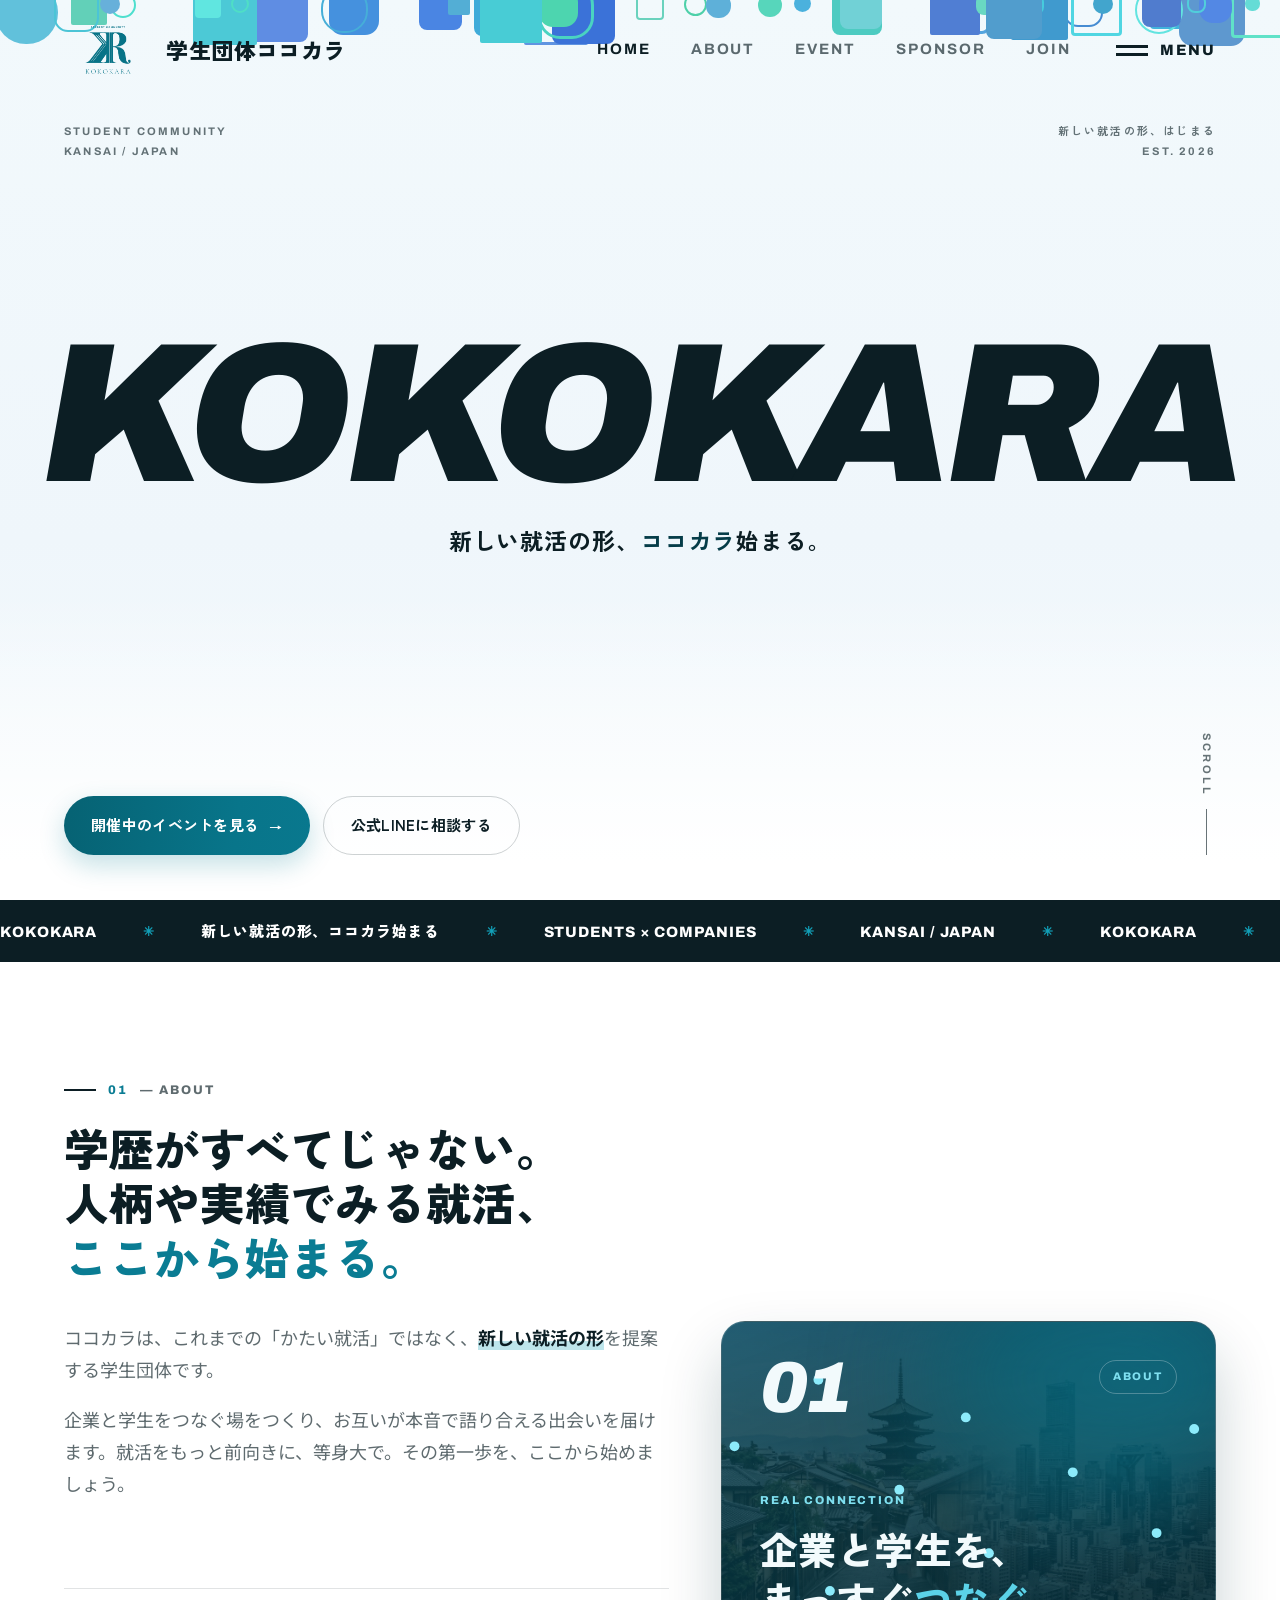
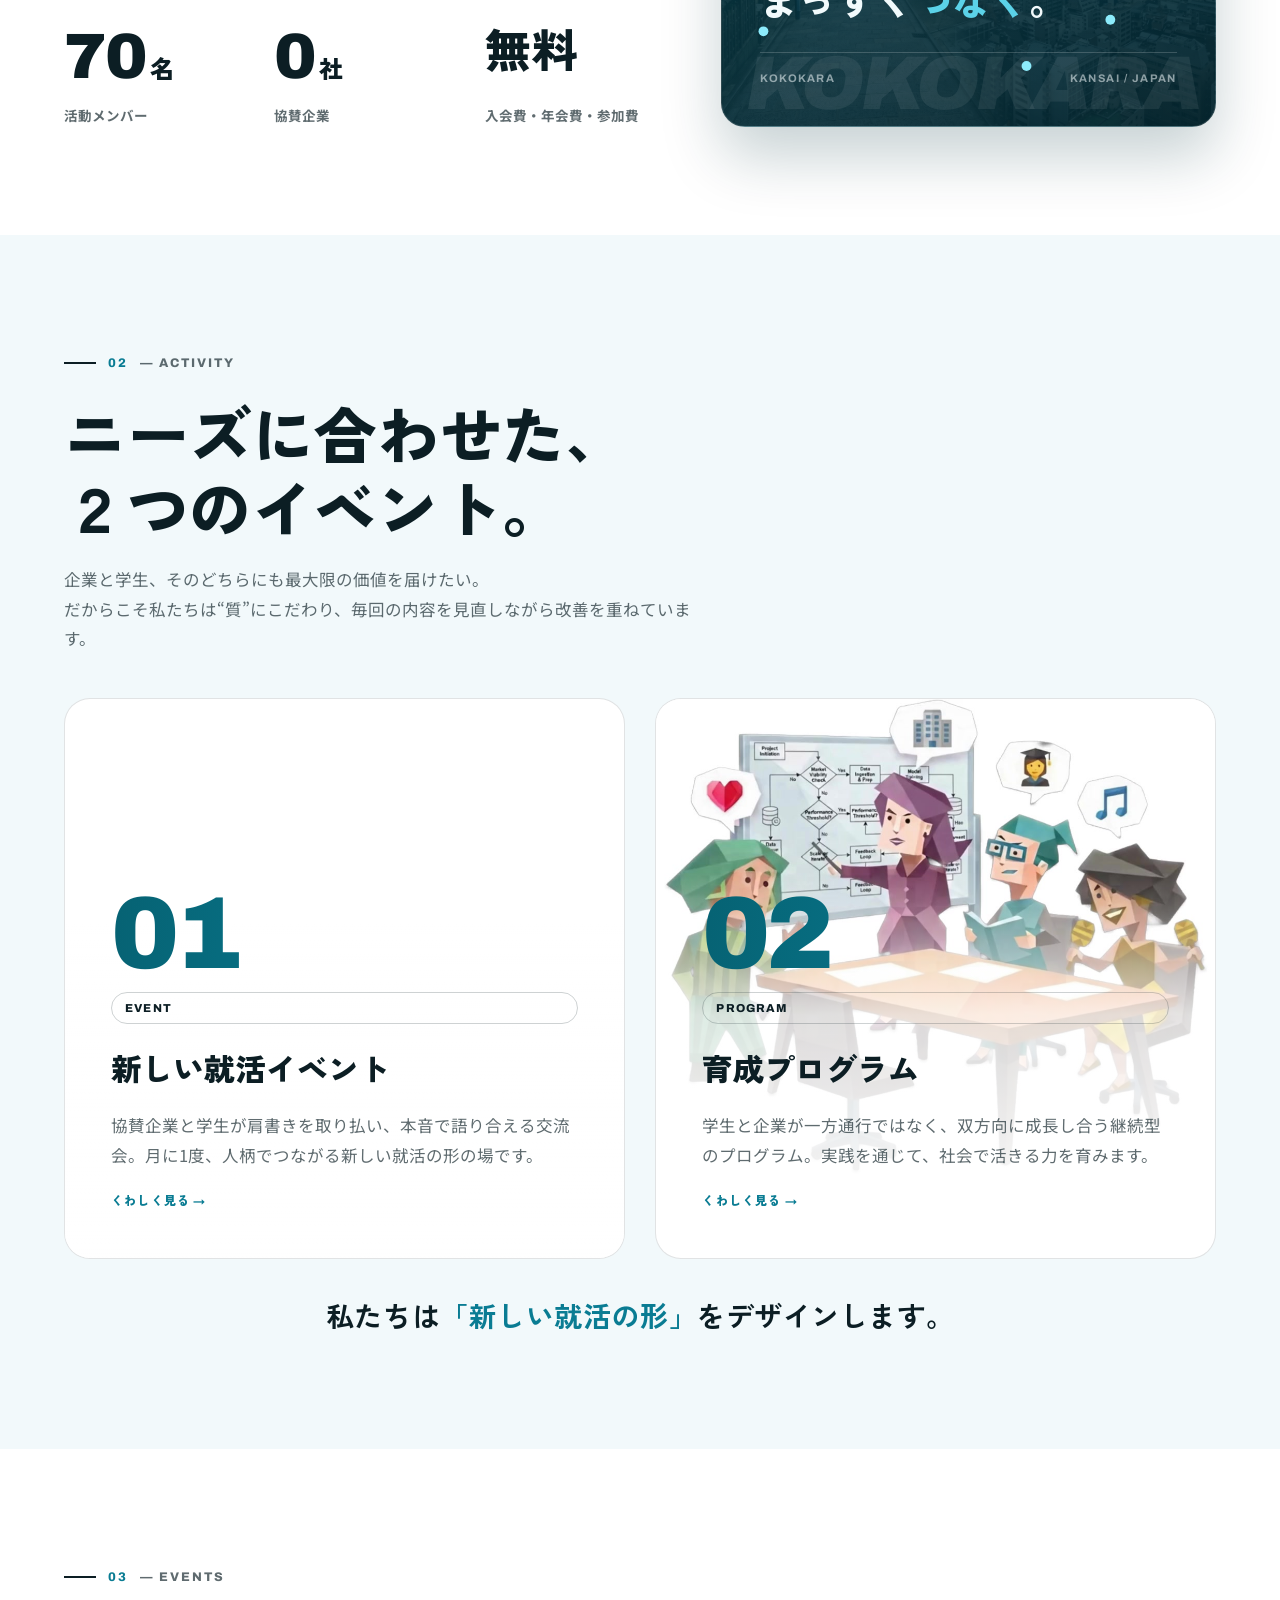
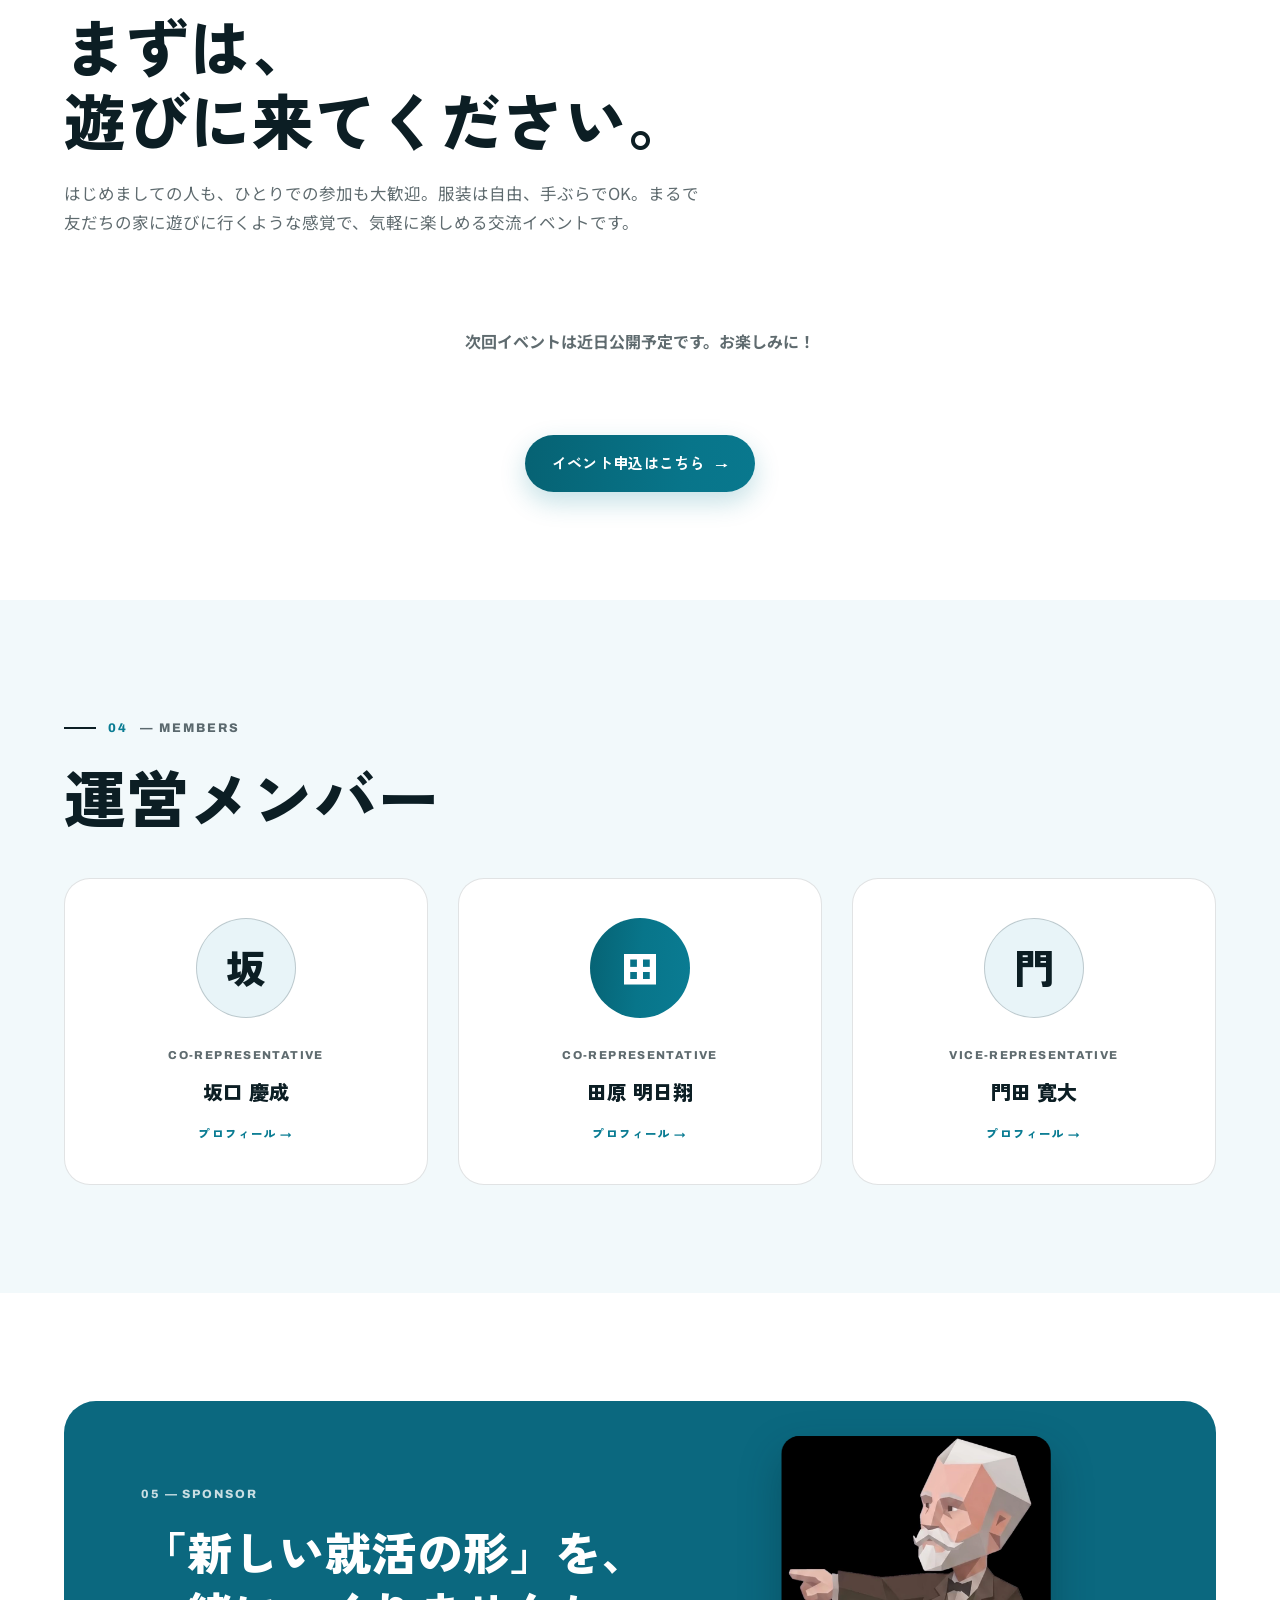
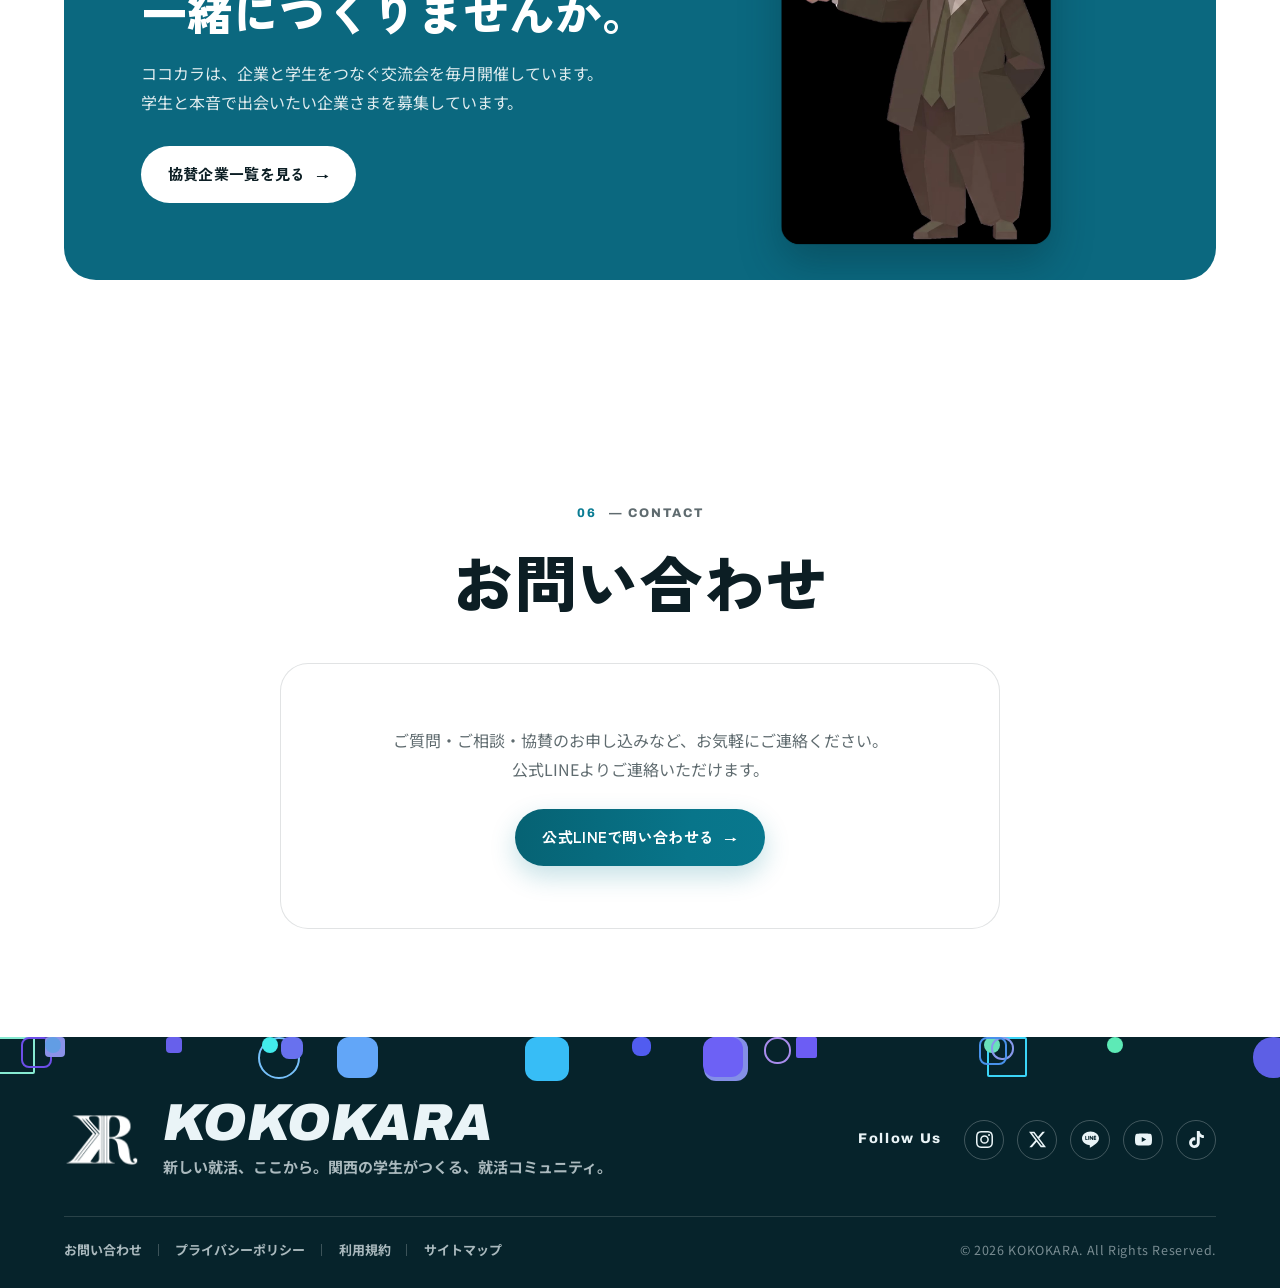
==== commit 7dc3369d: "auto: manual deploy" ====
--- a/index.html
+++ b/index.html
@@ -385,7 +385,7 @@
             <a class="btn" href="sponsors.html">協賛企業一覧を見る <span class="arrow">→</span></a>
           </div>
           <video class="cta-clark" aria-hidden="true" muted loop playsinline preload="auto" poster="assets/clark_poster.png">
-            <source src="assets/clark_alpha6.webm" type="video/webm" />
+            <source src="assets/clark_solid.webm" type="video/webm" />
             <source src="assets/mbti/_new/CLRK_video.mp4" type="video/mp4" />
           </video>
         </div>
--- a/style.css
+++ b/style.css
@@ -832,6 +832,8 @@
   display: block;
   position: absolute; left: 74%; top: 50%; transform: translate(-50%, -50%);
   width: clamp(170px, 21vw, 300px); height: auto; z-index: 2;
-  object-fit: cover; pointer-events: none; background: transparent;
+  object-fit: cover; pointer-events: none;
+  background: #000; border-radius: 18px; overflow: hidden;
+  box-shadow: 0 18px 40px rgba(6, 40, 48, .35);
 }
 @media (max-width: 900px) { .cta-clark { display: none; } }
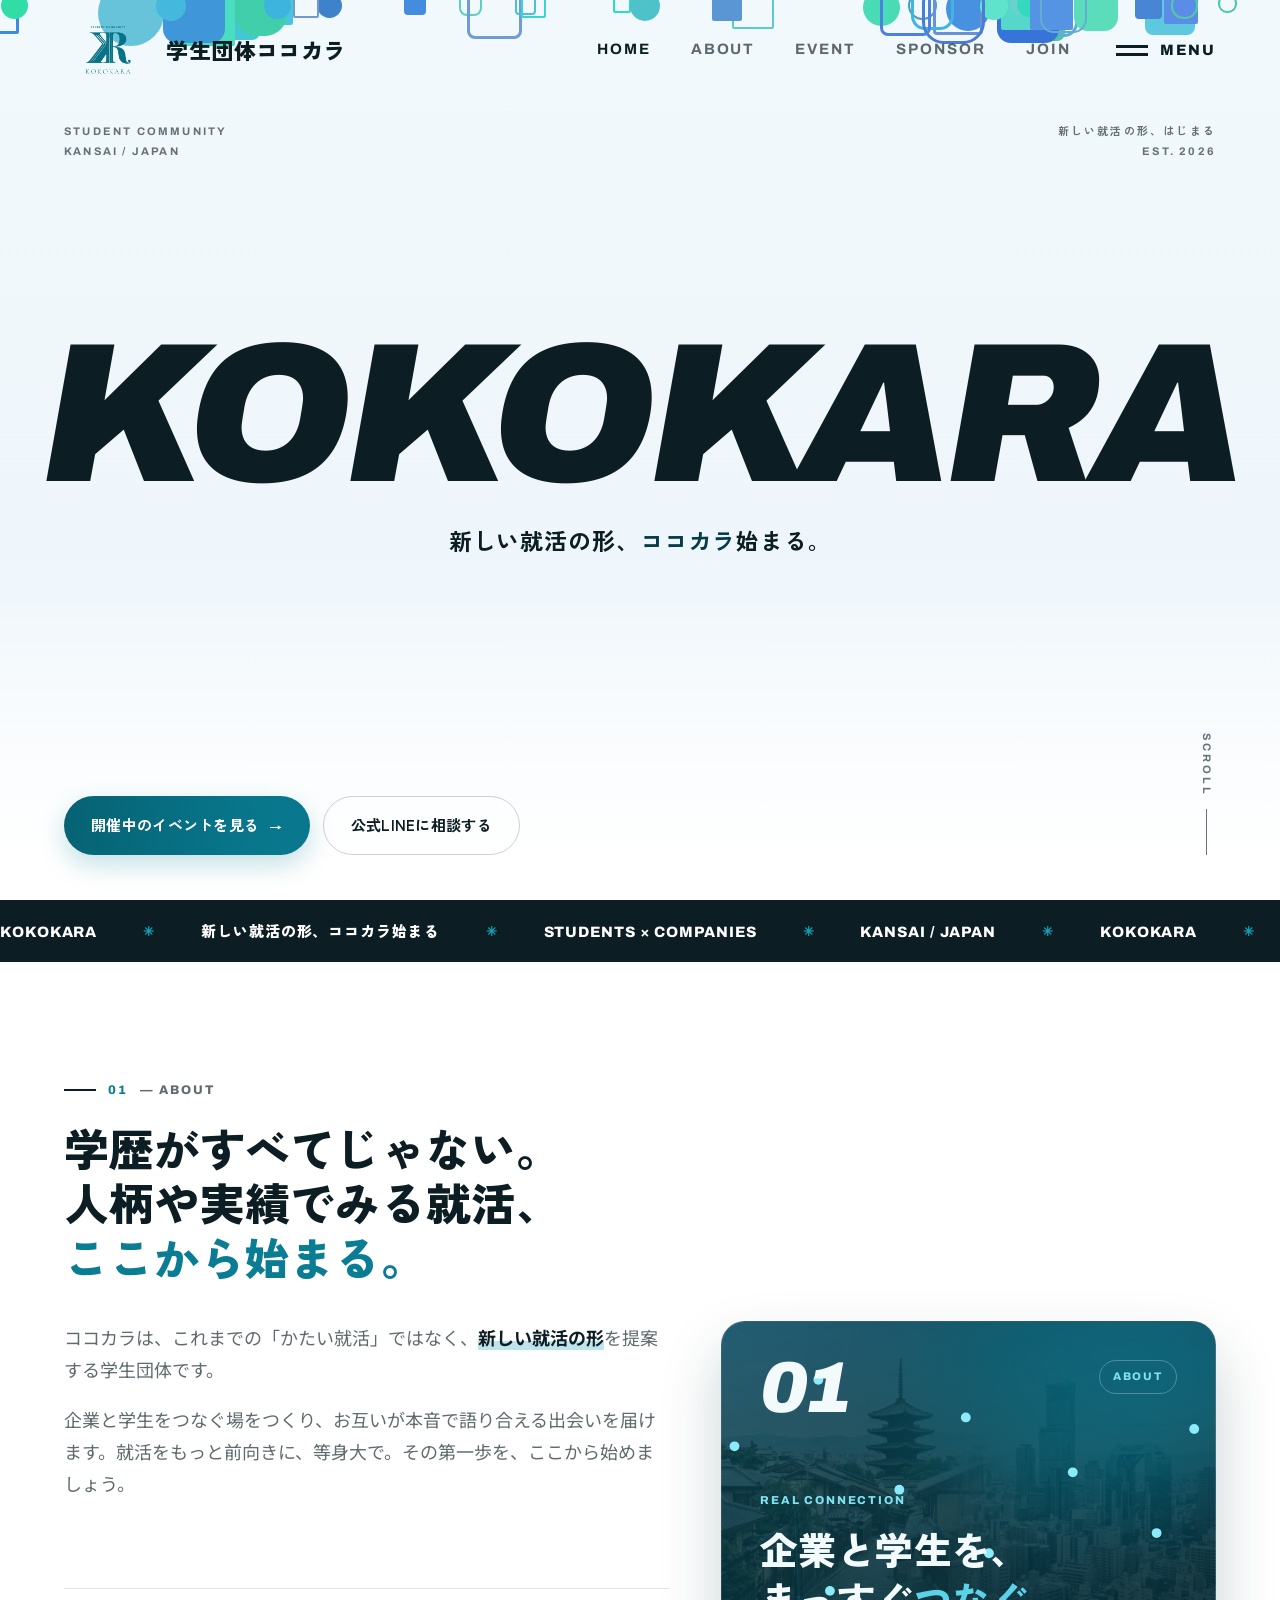
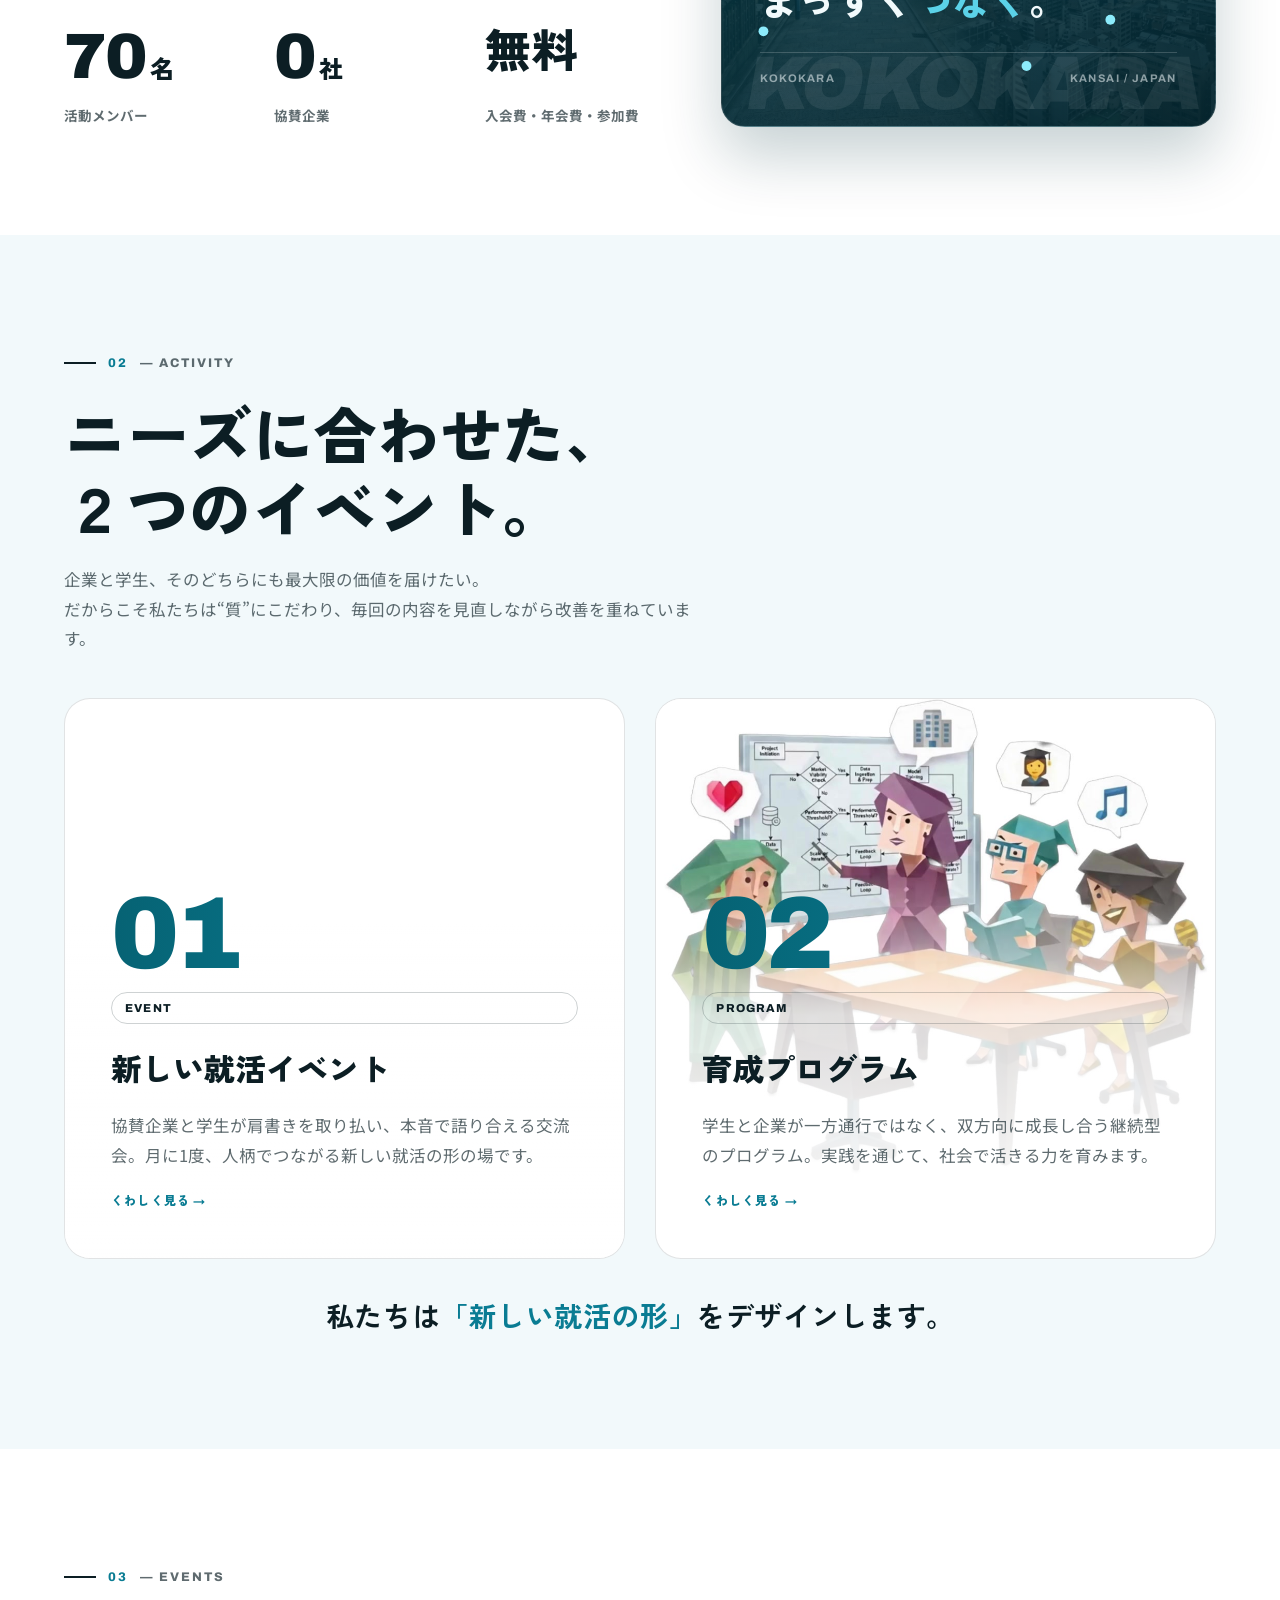
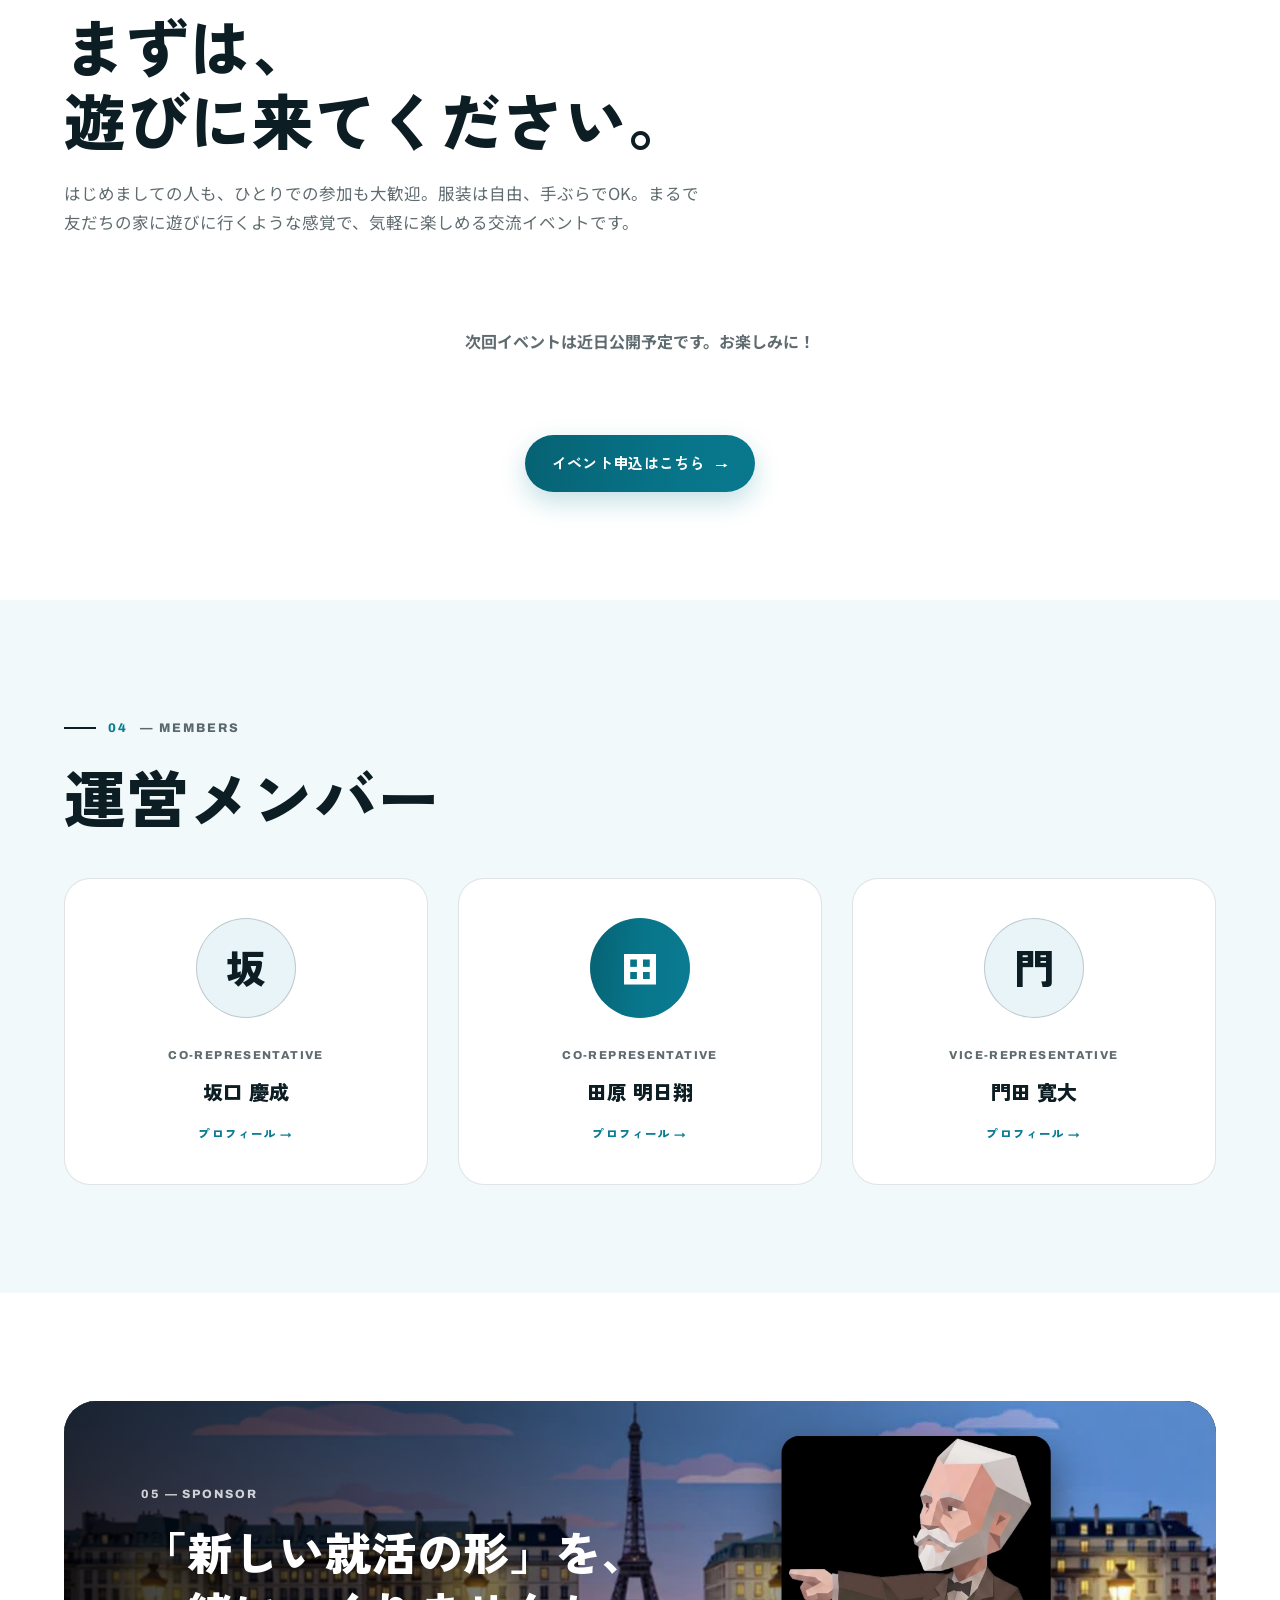
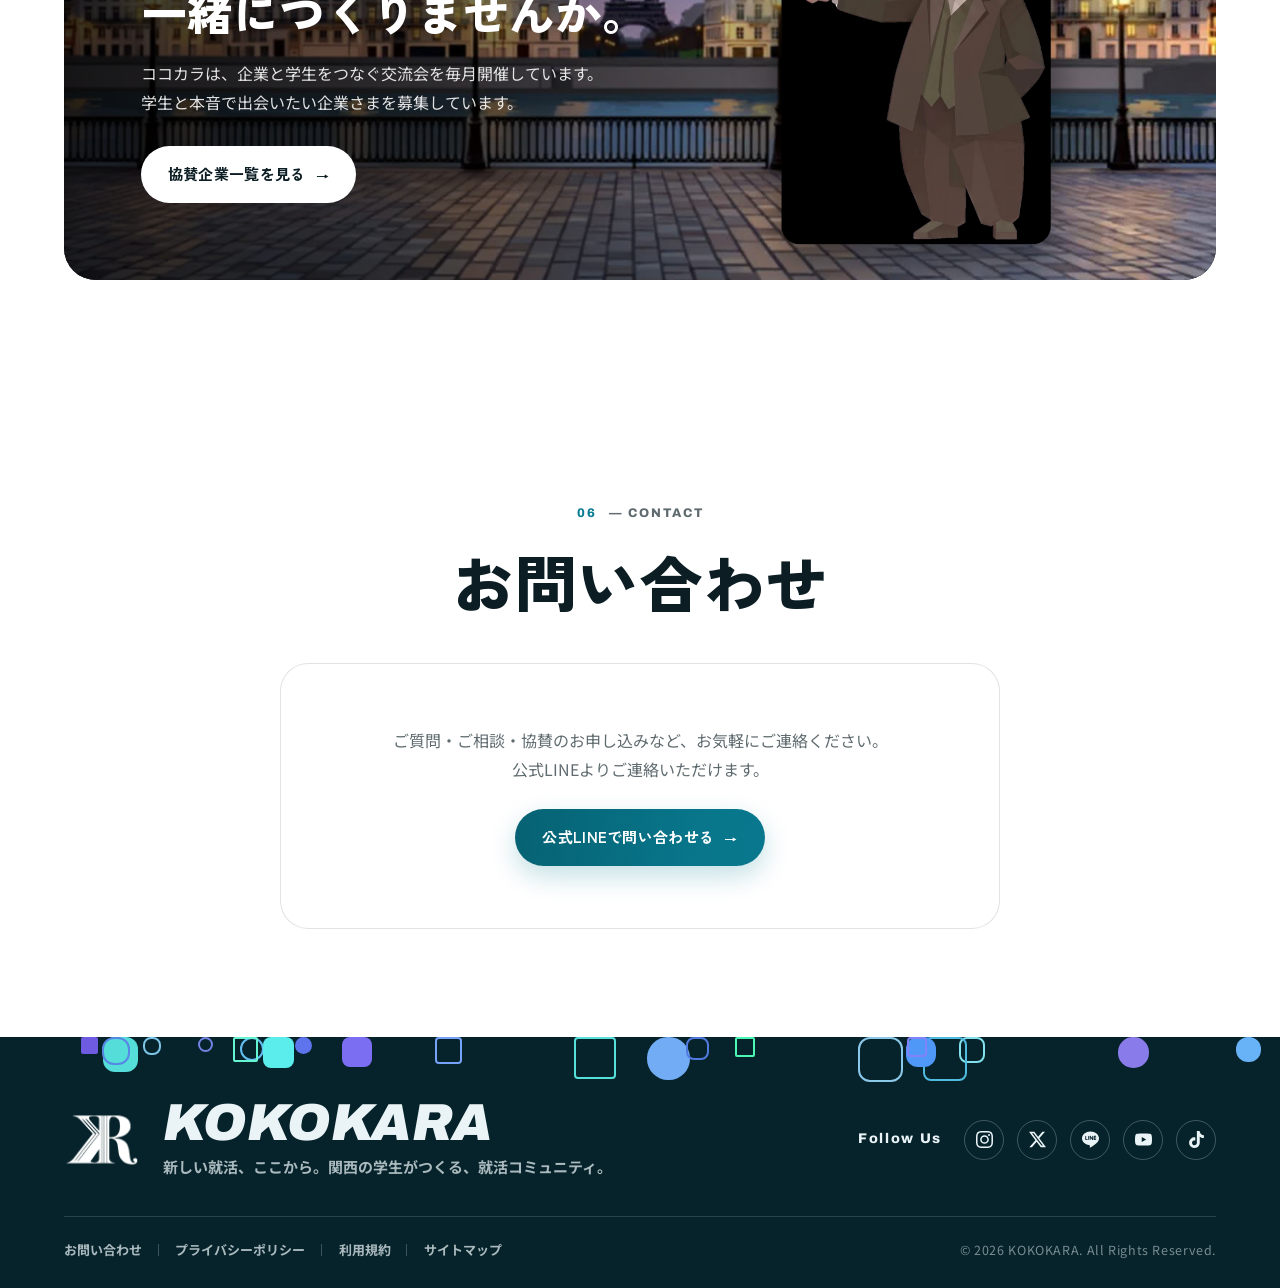
==== commit 1f15adad: "auto: manual deploy" ====
--- a/index.html
+++ b/index.html
@@ -378,6 +378,10 @@
     <section class="section" id="sponsors-cta">
       <div class="container">
         <div class="cta-band">
+          <video class="cta-bg" aria-hidden="true" muted loop playsinline preload="auto" poster="assets/paris_poster.jpg">
+            <source src="assets/paris_bg.webm" type="video/webm" />
+            <source src="assets/paris_bg.mp4" type="video/mp4" />
+          </video>
           <div class="cta-copy">
             <span class="cta-eyebrow">05 — Sponsor</span>
             <h2>「新しい就活の形」を、<br />一緒につくりませんか。</h2>
--- a/style.css
+++ b/style.css
@@ -393,8 +393,10 @@
 .member-name { font-family: var(--font-jp); font-weight: 900; font-size: 20px; margin-top: 8px; }
 
 /* ---------- 協賛CTA（05）── 鮮やかオレンジのバンド ---------- */
-.cta-band { background: #0B687F; color: var(--on-accent); border-radius: 32px; padding: clamp(40px, 6vw, 84px); position: relative; overflow: hidden; min-height: clamp(300px, 40vw, 440px); }
-.cta-band::before { display: none; }
+.cta-band { background: #000; color: var(--on-accent); border-radius: 32px; padding: clamp(40px, 6vw, 84px); position: relative; overflow: hidden; min-height: clamp(300px, 40vw, 440px); }
+.cta-bg { position: absolute; inset: 0; width: 100%; height: 100%; object-fit: cover; z-index: 0; pointer-events: none; }
+.cta-band::before { content: ""; position: absolute; inset: 0; z-index: 1; pointer-events: none;
+  background: linear-gradient(90deg, rgba(0,0,0,.78) 0%, rgba(0,0,0,.55) 34%, rgba(0,0,0,.22) 62%, rgba(0,0,0,0) 84%); }
 .cta-eyebrow { position: relative; font-family: var(--font-en); font-weight: 800; font-size: 12px; letter-spacing: .16em; color: rgba(255,255,255,.78); text-transform: uppercase; }
 .cta-band h2 { position: relative; font-family: var(--font-jp); font-weight: 900; font-size: clamp(26px, 3.8vw, 46px); line-height: 1.3; margin: 16px 0 18px; }
 .cta-band p { position: relative; color: rgba(255,255,255,.88); max-width: 640px; margin-bottom: 30px; }
@@ -815,7 +817,7 @@
 
 
 /* 協賛CTA：文章は左から、博士は右からスライドイン（ゆっくり止まる） */
-.cta-copy { position: relative; z-index: 1; opacity: 0; transform: translateX(-70px); transition: opacity 1s ease, transform 1.3s var(--ease); }
+.cta-copy { position: relative; z-index: 2; opacity: 0; transform: translateX(-70px); transition: opacity 1s ease, transform 1.3s var(--ease); }
 .cta-copy.in { opacity: 1; transform: none; }
 .cta-clark { transition: opacity 1s ease, transform 1.3s var(--ease); }
 .cta-clark:not(.in) { opacity: 0; transform: translate(calc(-50% + 110px), -50%); }
@@ -831,9 +833,9 @@
 .cta-clark {
   display: block;
   position: absolute; left: 74%; top: 50%; transform: translate(-50%, -50%);
-  width: clamp(170px, 21vw, 300px); height: auto; z-index: 2;
+  width: clamp(170px, 21vw, 300px); height: auto; z-index: 3;
   object-fit: cover; pointer-events: none;
   background: #000; border-radius: 18px; overflow: hidden;
-  box-shadow: 0 18px 40px rgba(6, 40, 48, .35);
+  box-shadow: 0 18px 44px rgba(0, 0, 0, .5);
 }
 @media (max-width: 900px) { .cta-clark { display: none; } }
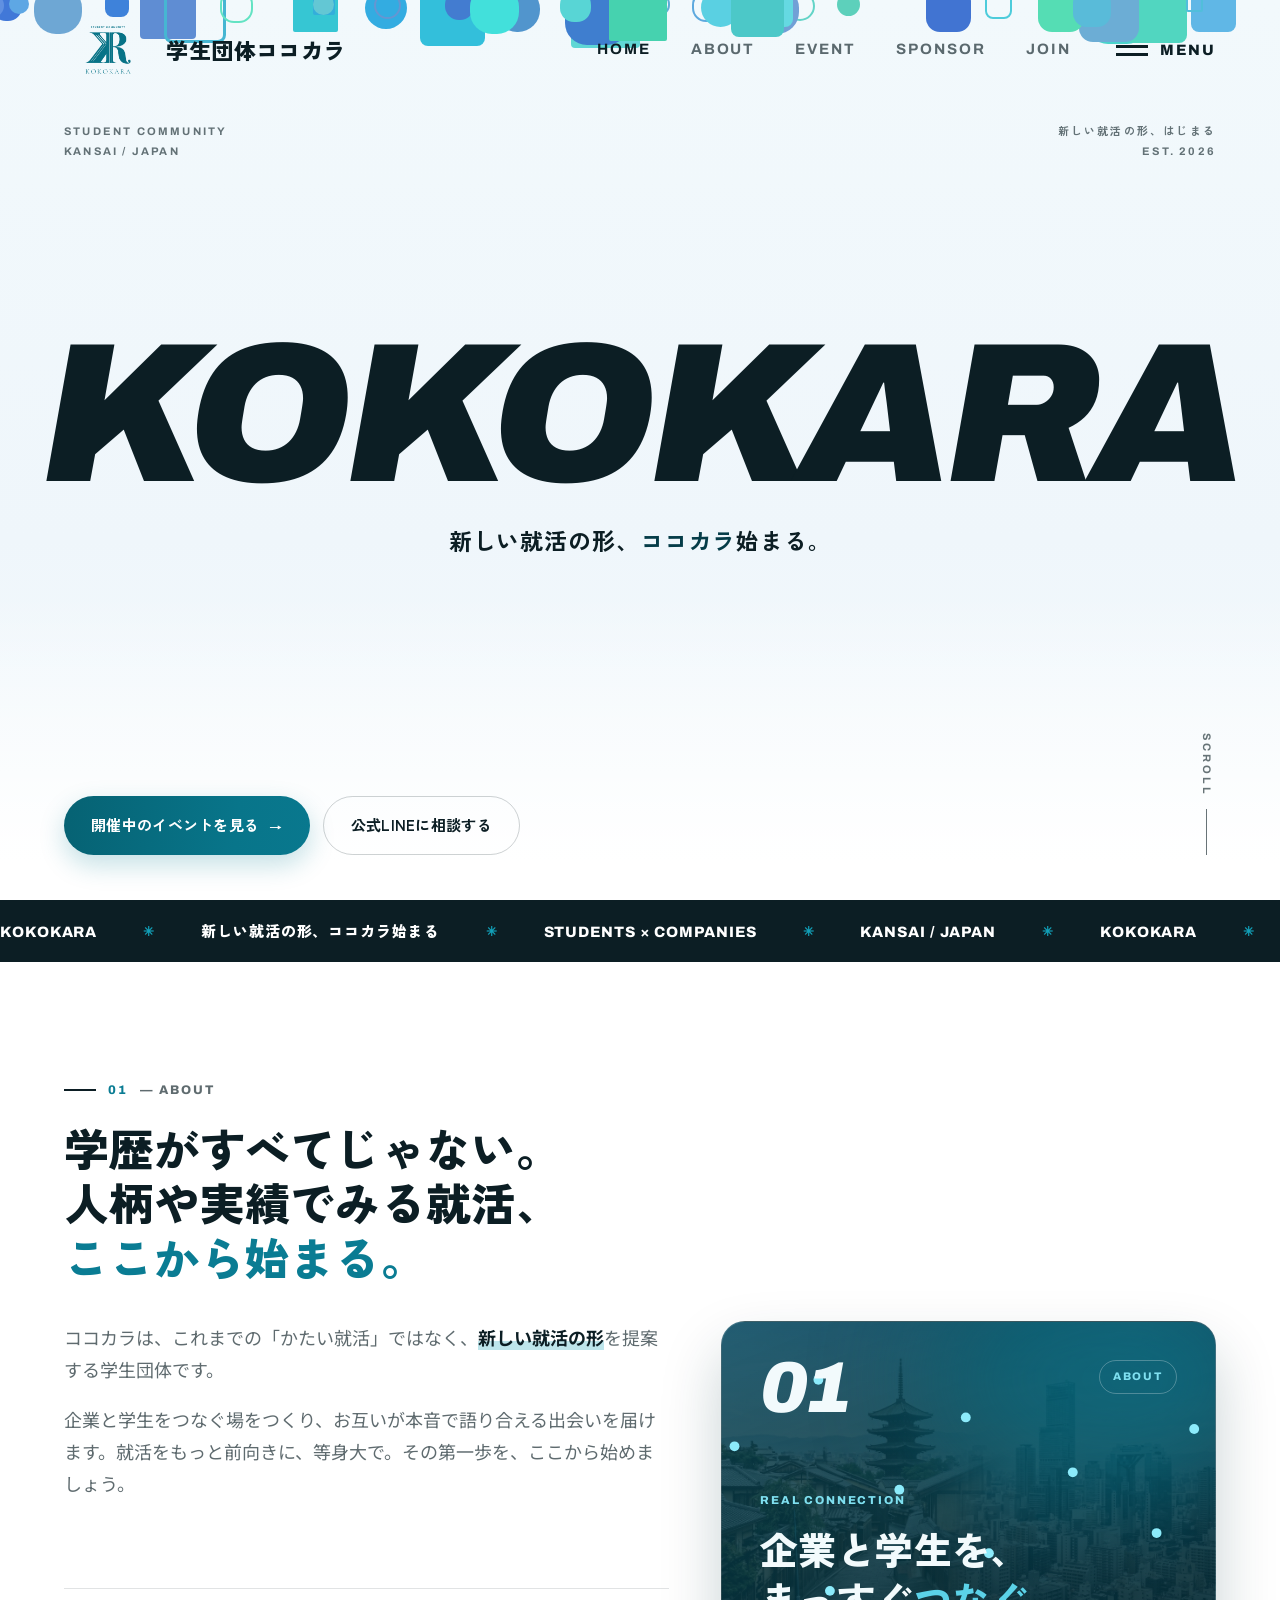
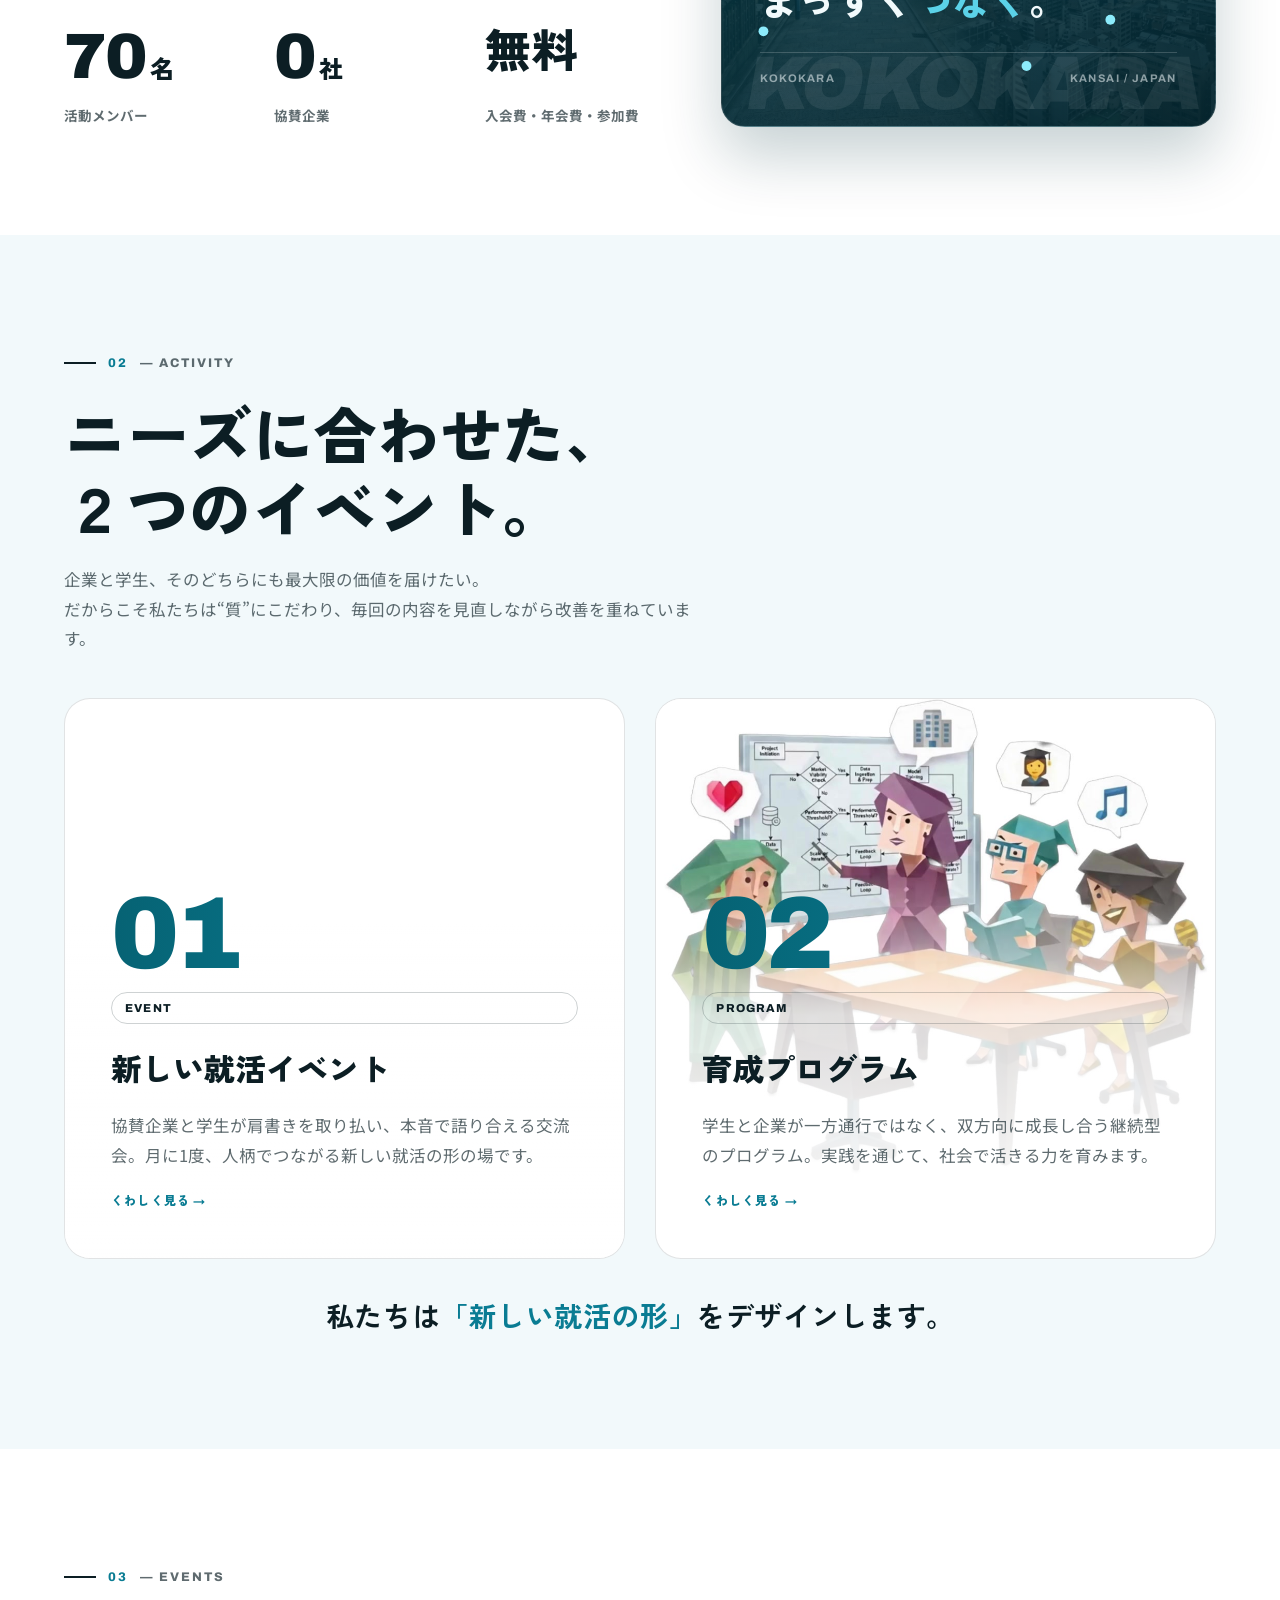
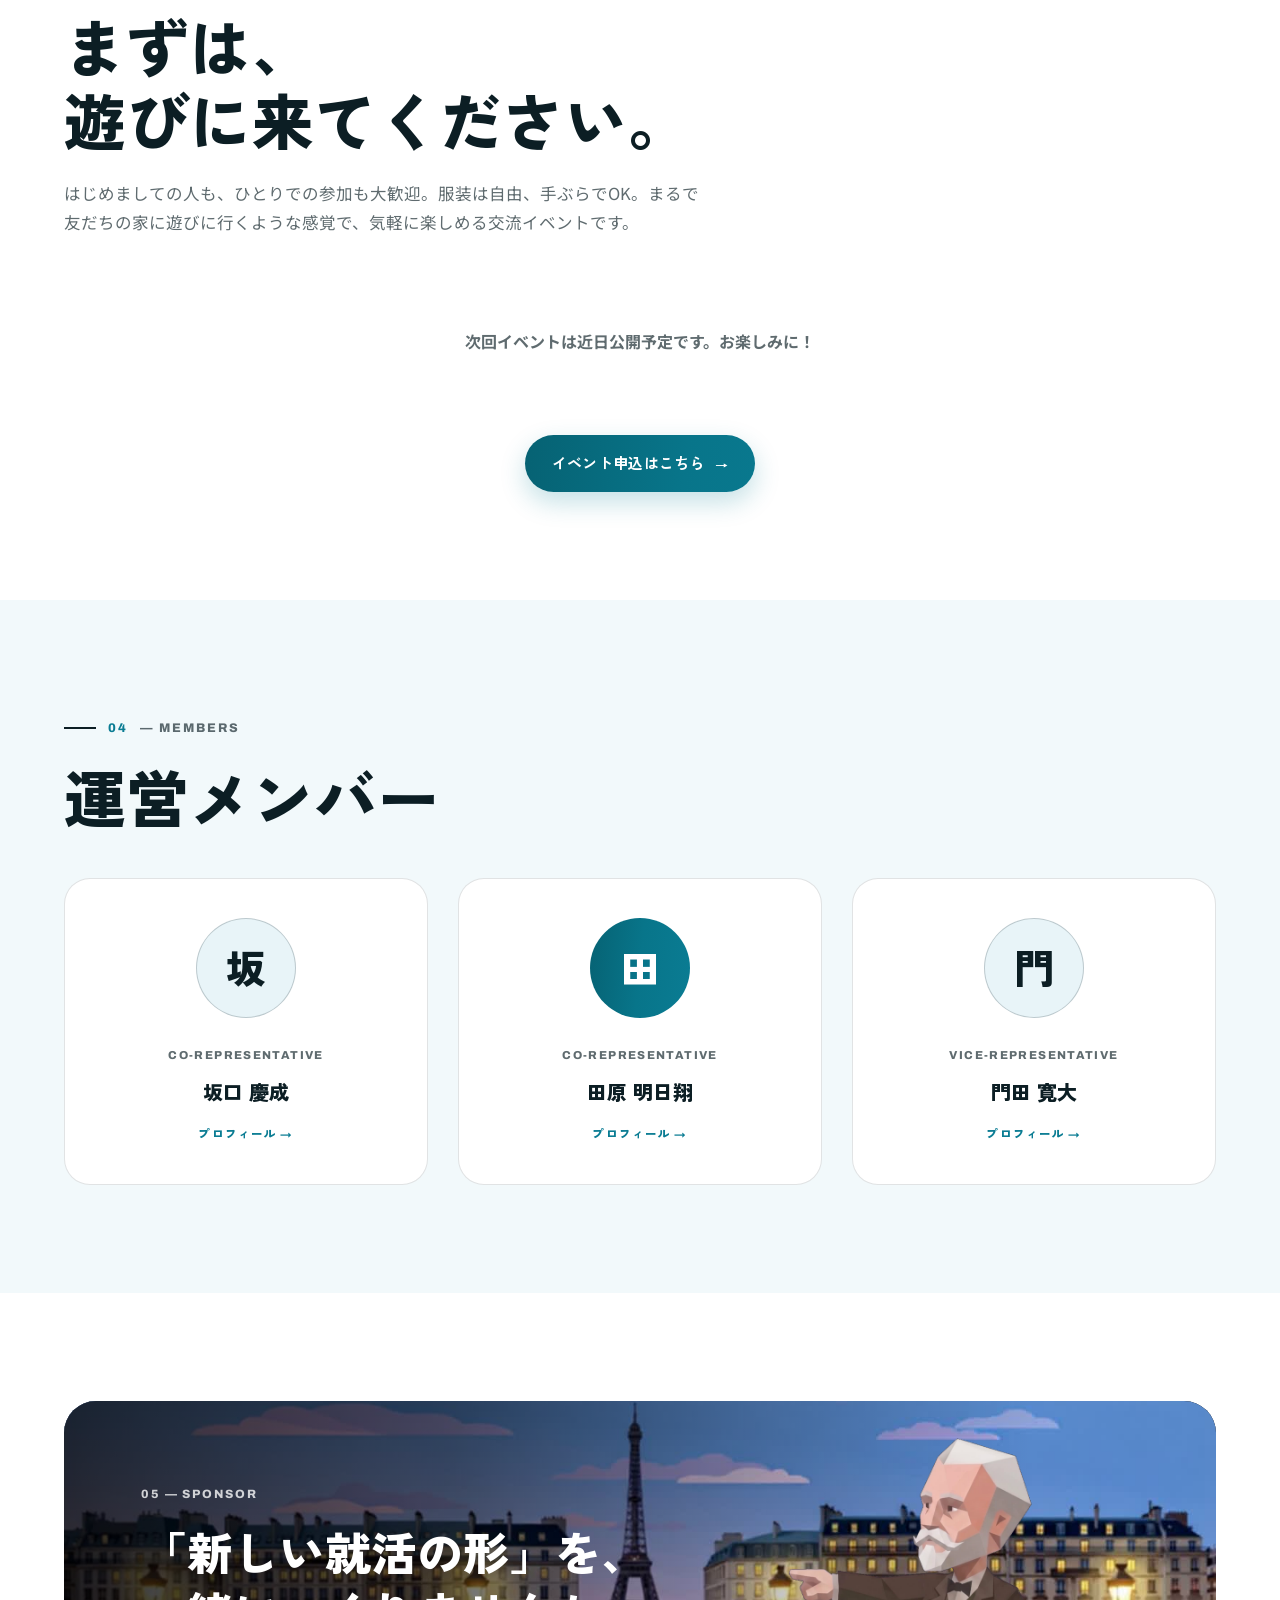
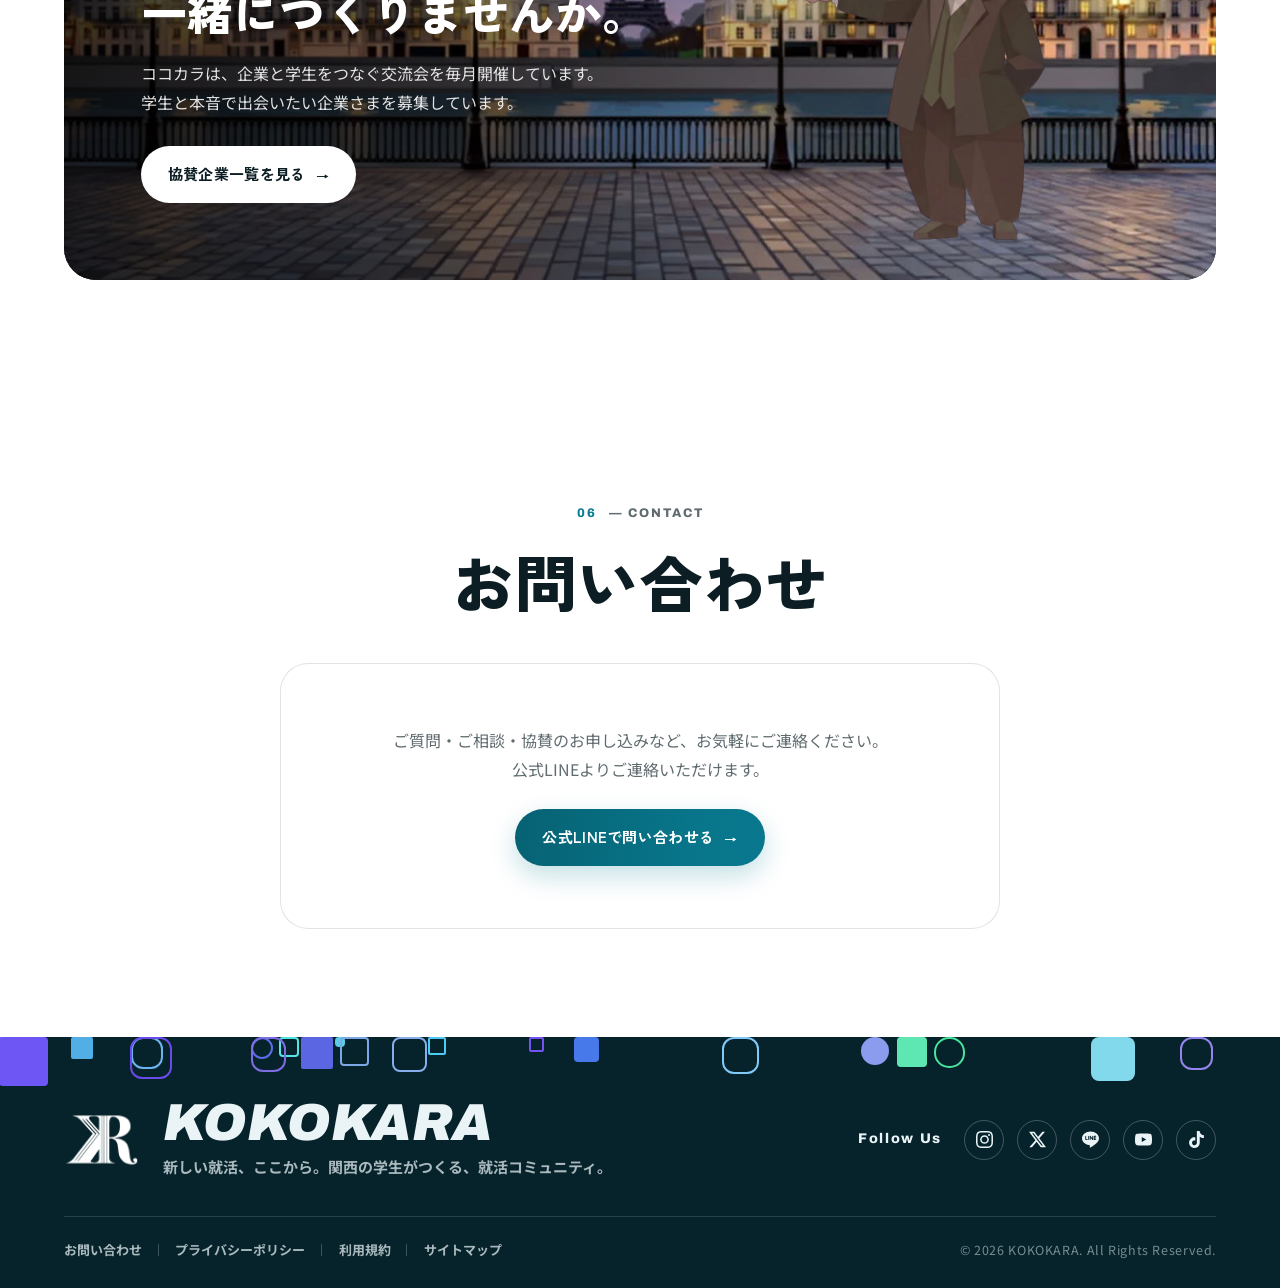
==== commit 321bf34d: "auto: manual deploy" ====
--- a/index.html
+++ b/index.html
@@ -389,7 +389,7 @@
             <a class="btn" href="sponsors.html">協賛企業一覧を見る <span class="arrow">→</span></a>
           </div>
           <video class="cta-clark" aria-hidden="true" muted loop playsinline preload="auto" poster="assets/clark_poster.png">
-            <source src="assets/clark_solid.webm" type="video/webm" />
+            <source src="assets/clark_trans.webm" type="video/webm" />
             <source src="assets/mbti/_new/CLRK_video.mp4" type="video/mp4" />
           </video>
         </div>
--- a/style.css
+++ b/style.css
@@ -835,7 +835,6 @@
   position: absolute; left: 74%; top: 50%; transform: translate(-50%, -50%);
   width: clamp(170px, 21vw, 300px); height: auto; z-index: 3;
   object-fit: cover; pointer-events: none;
-  background: #000; border-radius: 18px; overflow: hidden;
-  box-shadow: 0 18px 44px rgba(0, 0, 0, .5);
+  background: transparent;
 }
 @media (max-width: 900px) { .cta-clark { display: none; } }
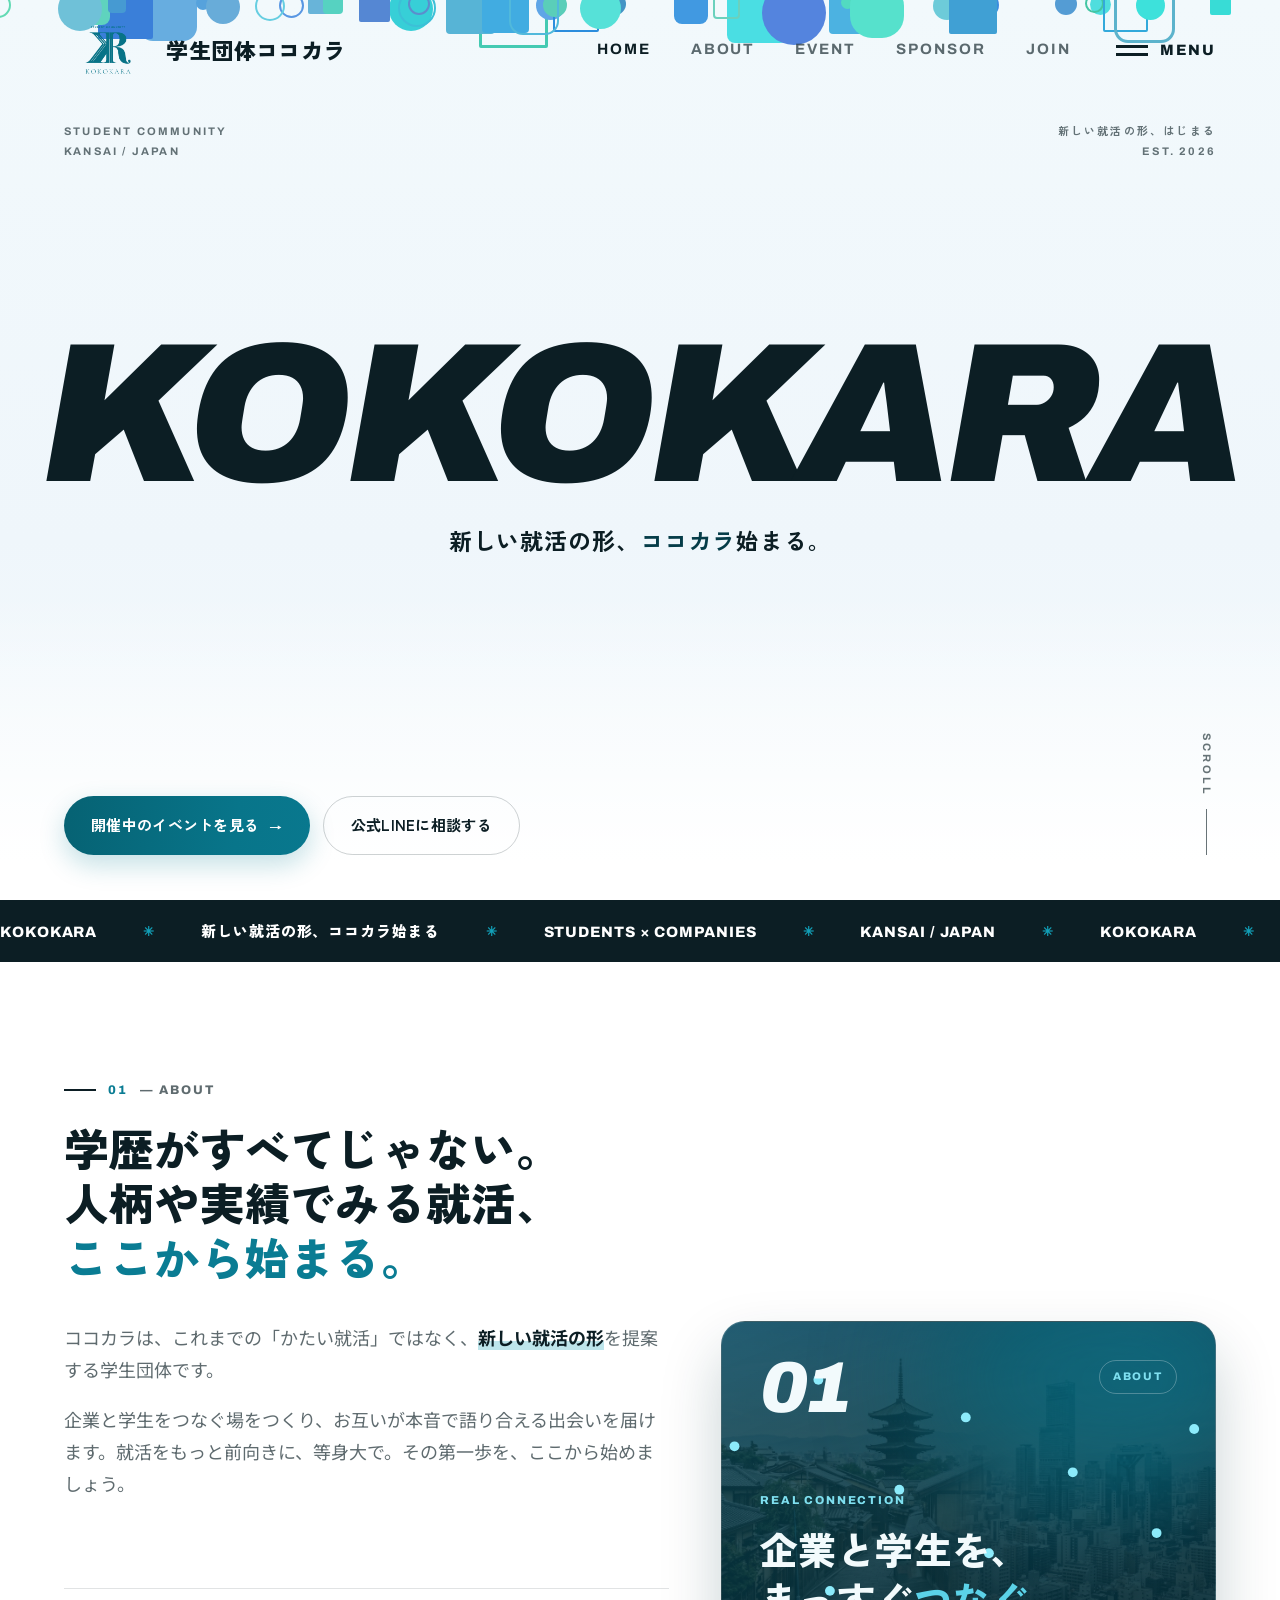
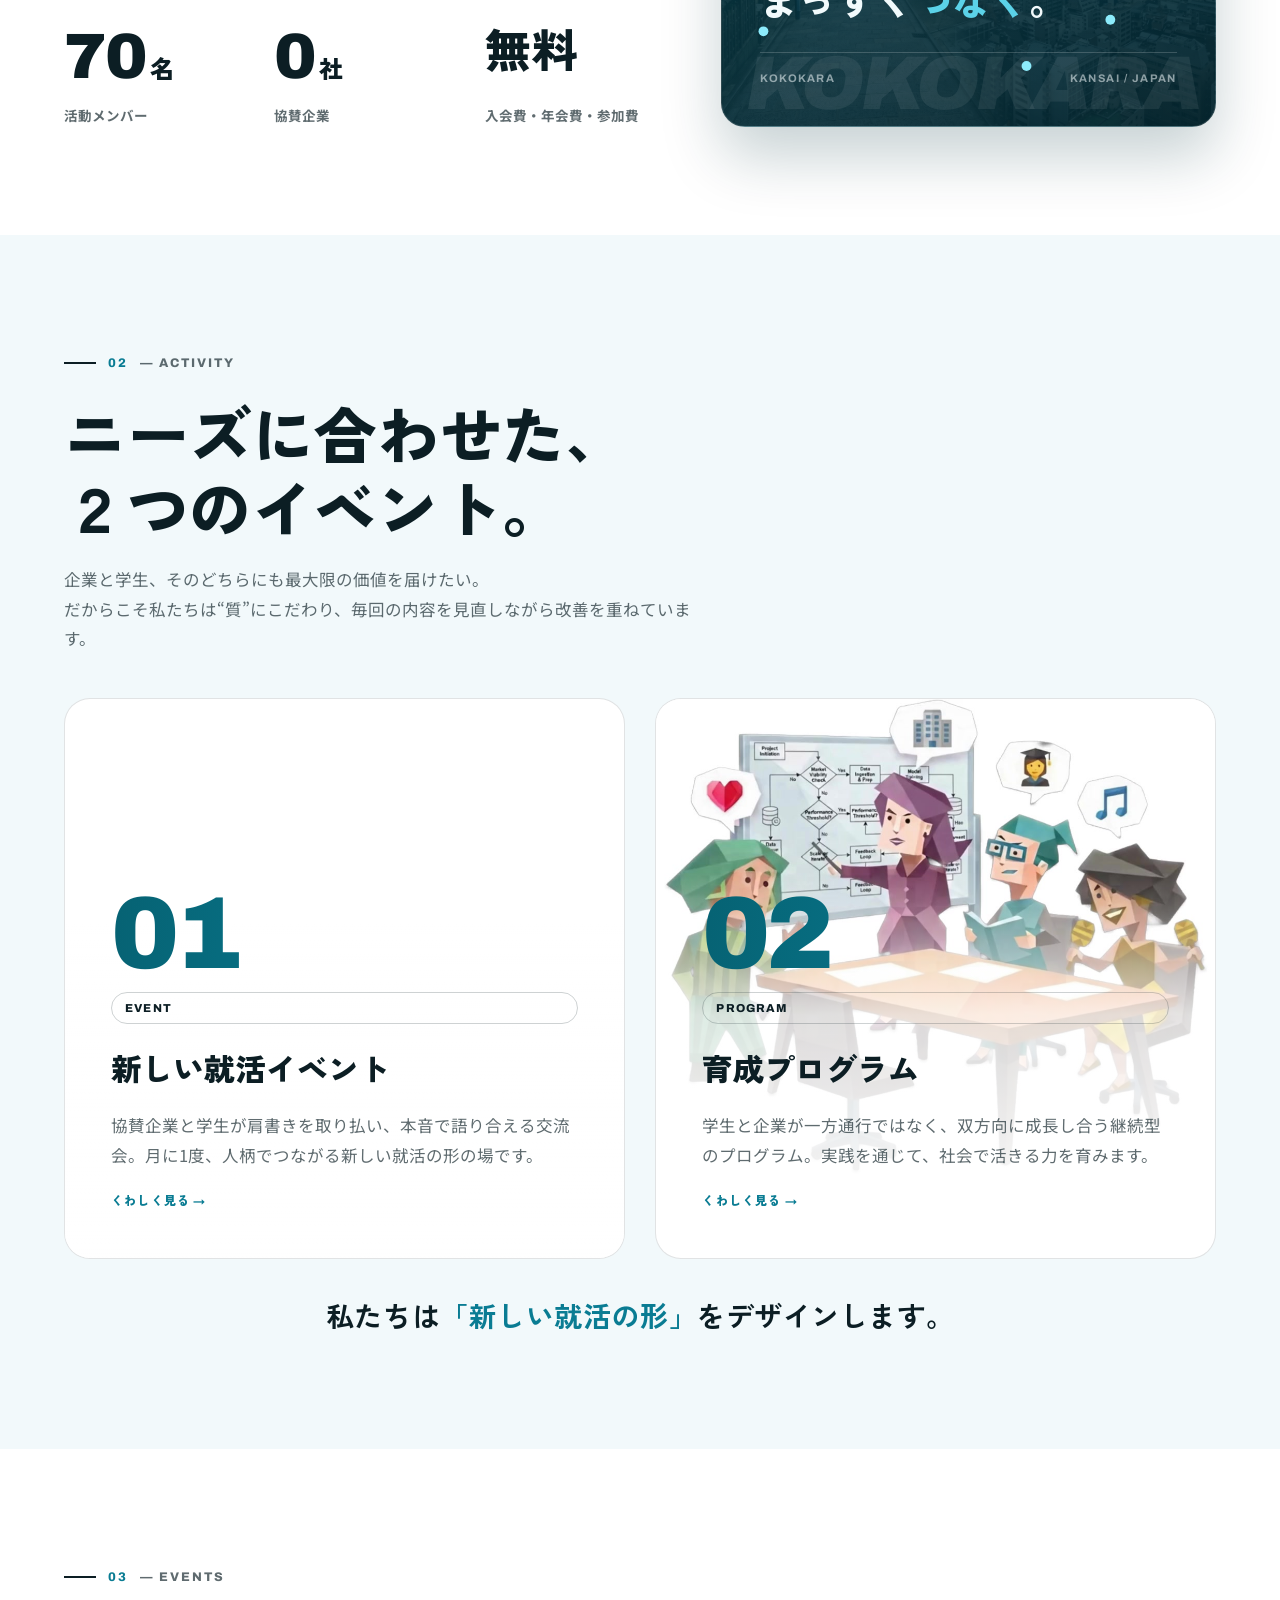
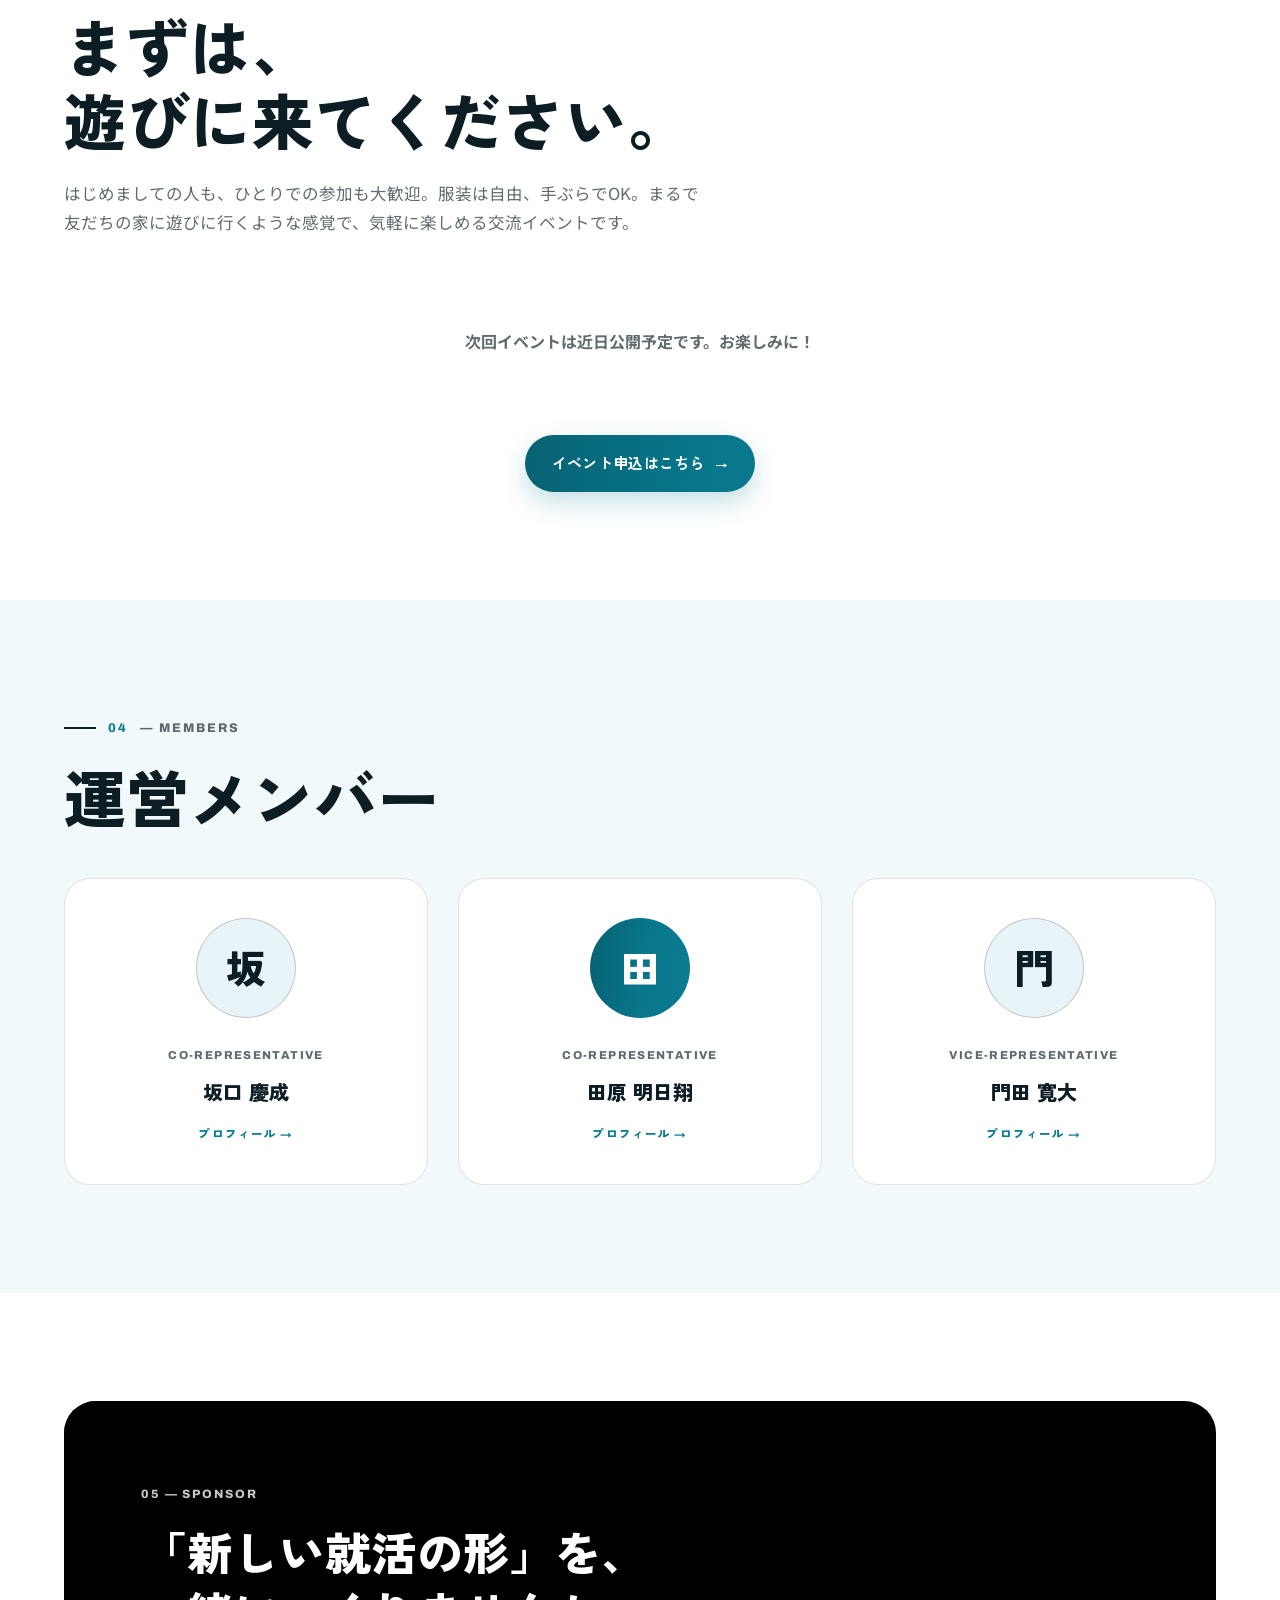
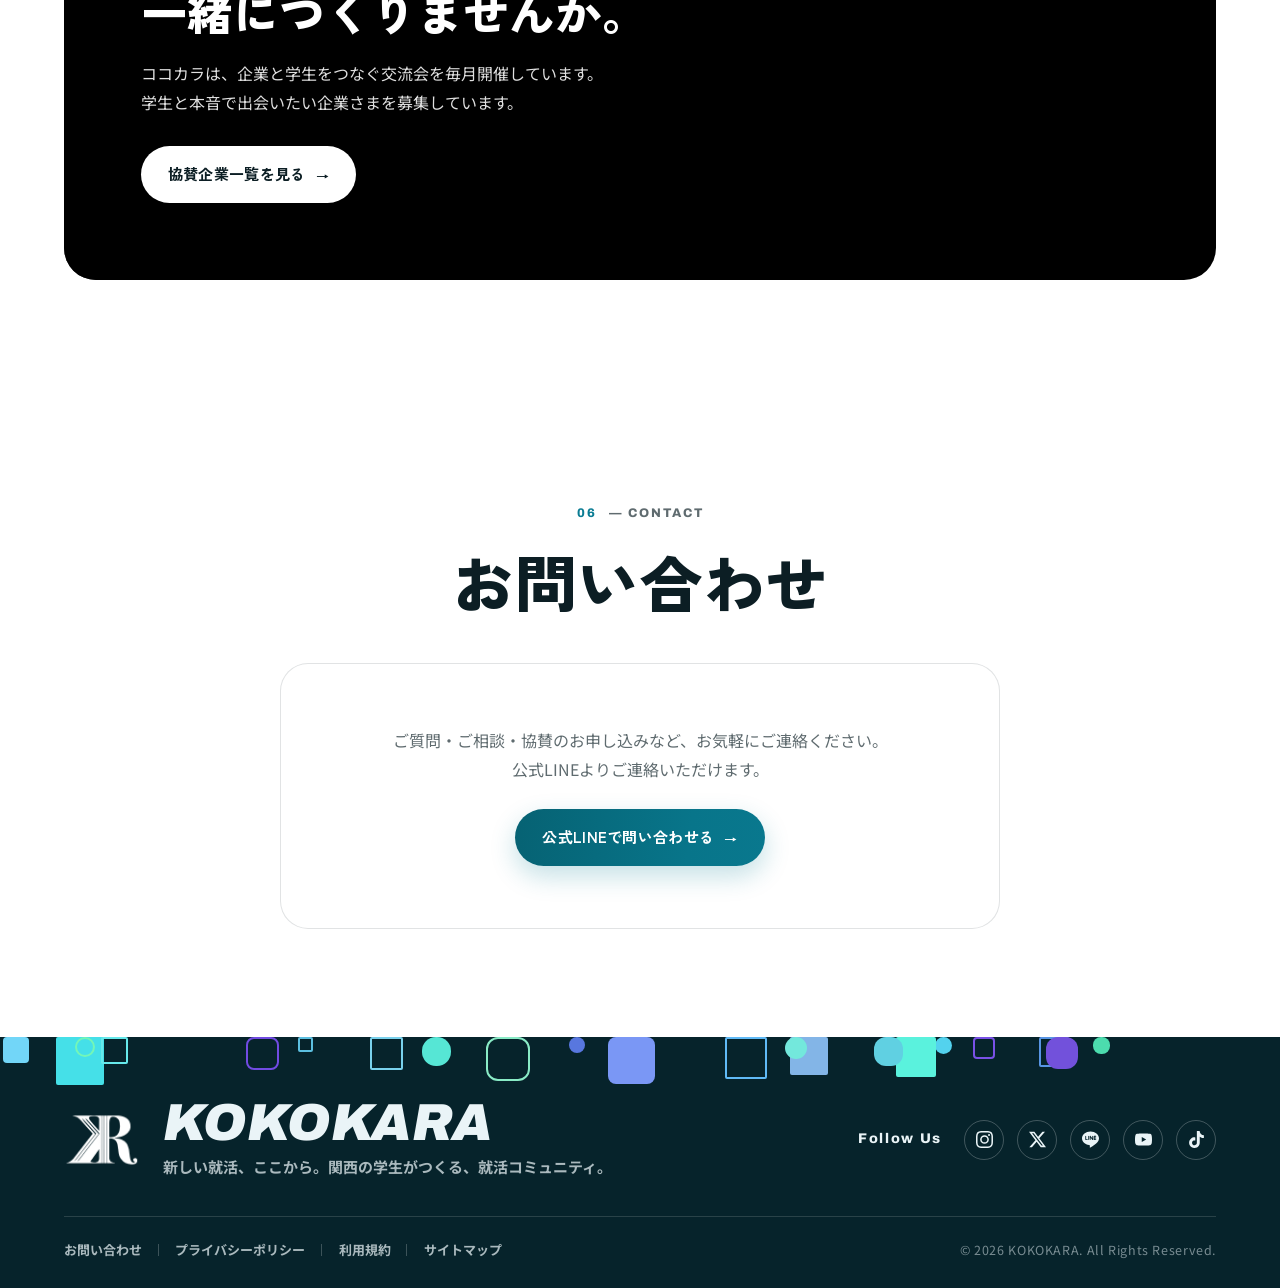
==== commit 5336f952: "auto: manual deploy" ====
--- a/index.html
+++ b/index.html
@@ -378,9 +378,9 @@
     <section class="section" id="sponsors-cta">
       <div class="container">
         <div class="cta-band">
-          <video class="cta-bg" aria-hidden="true" muted loop playsinline preload="auto" poster="assets/paris_poster.jpg">
-            <source src="assets/paris_bg.webm" type="video/webm" />
-            <source src="assets/paris_bg.mp4" type="video/mp4" />
+          <video class="cta-bg" aria-hidden="true" muted loop playsinline preload="auto" poster="assets/clarkv3_poster.jpg">
+            <source src="assets/clarkv3.webm" type="video/webm" />
+            <source src="assets/clarkv3.mp4" type="video/mp4" />
           </video>
           <div class="cta-copy">
             <span class="cta-eyebrow">05 — Sponsor</span>
@@ -388,10 +388,6 @@
             <p>ココカラは、企業と学生をつなぐ交流会を毎月開催しています。<br />学生と本音で出会いたい企業さまを募集しています。</p>
             <a class="btn" href="sponsors.html">協賛企業一覧を見る <span class="arrow">→</span></a>
           </div>
-          <video class="cta-clark" aria-hidden="true" muted loop playsinline preload="auto" poster="assets/clark_poster.png">
-            <source src="assets/clark_trans.webm" type="video/webm" />
-            <source src="assets/mbti/_new/CLRK_video.mp4" type="video/mp4" />
-          </video>
         </div>
       </div>
     </section>
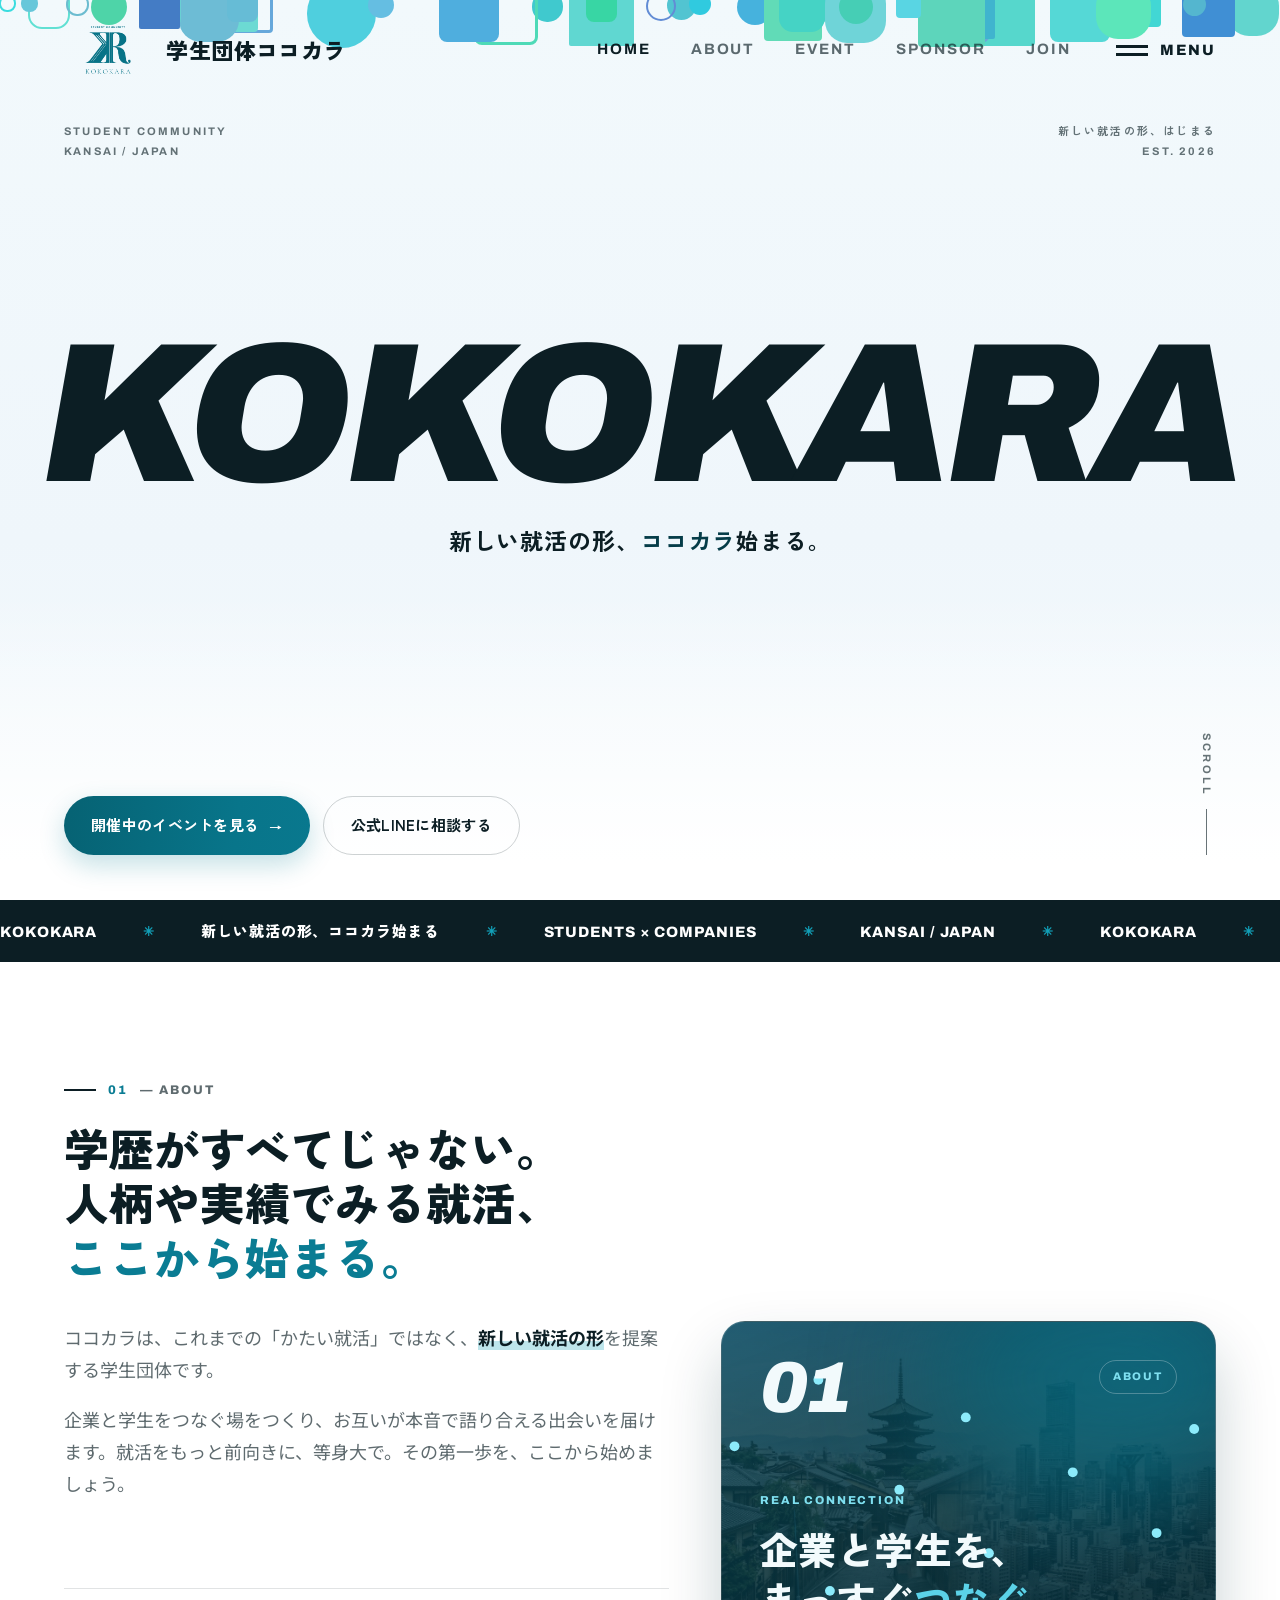
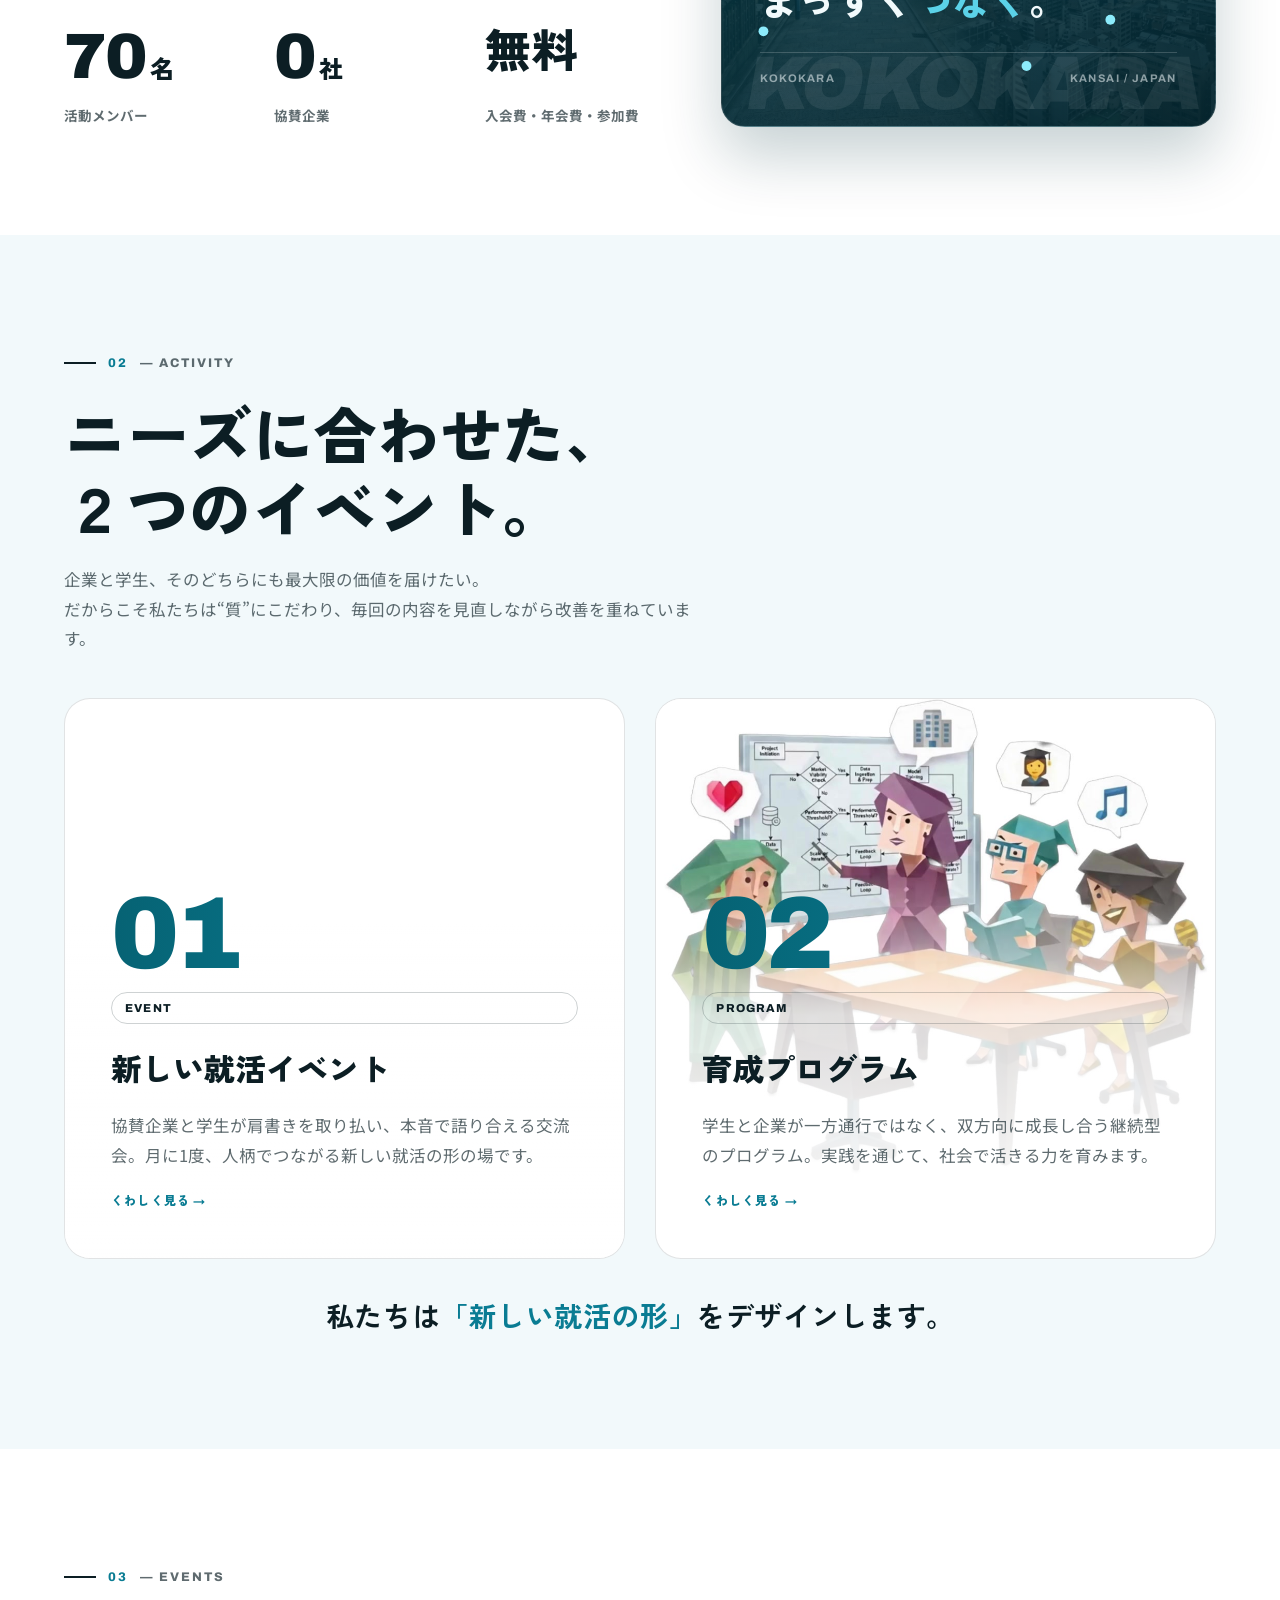
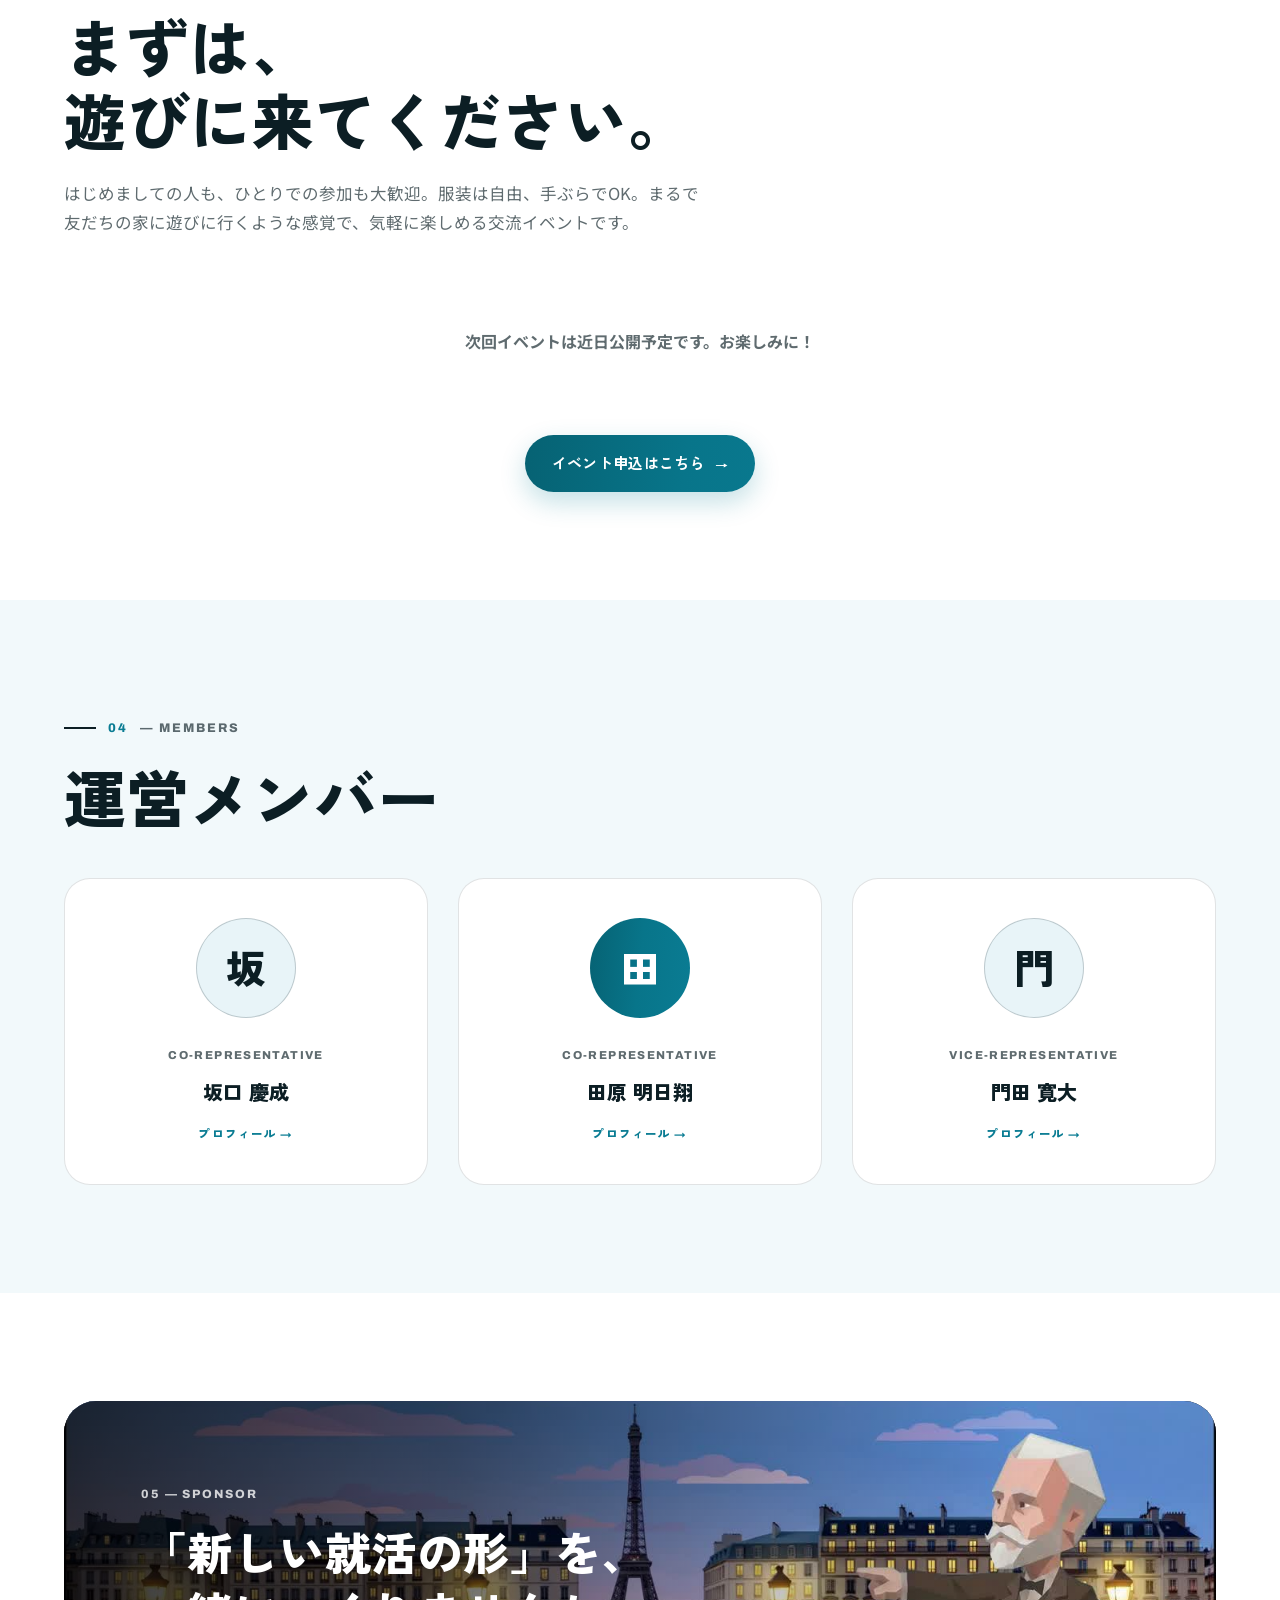
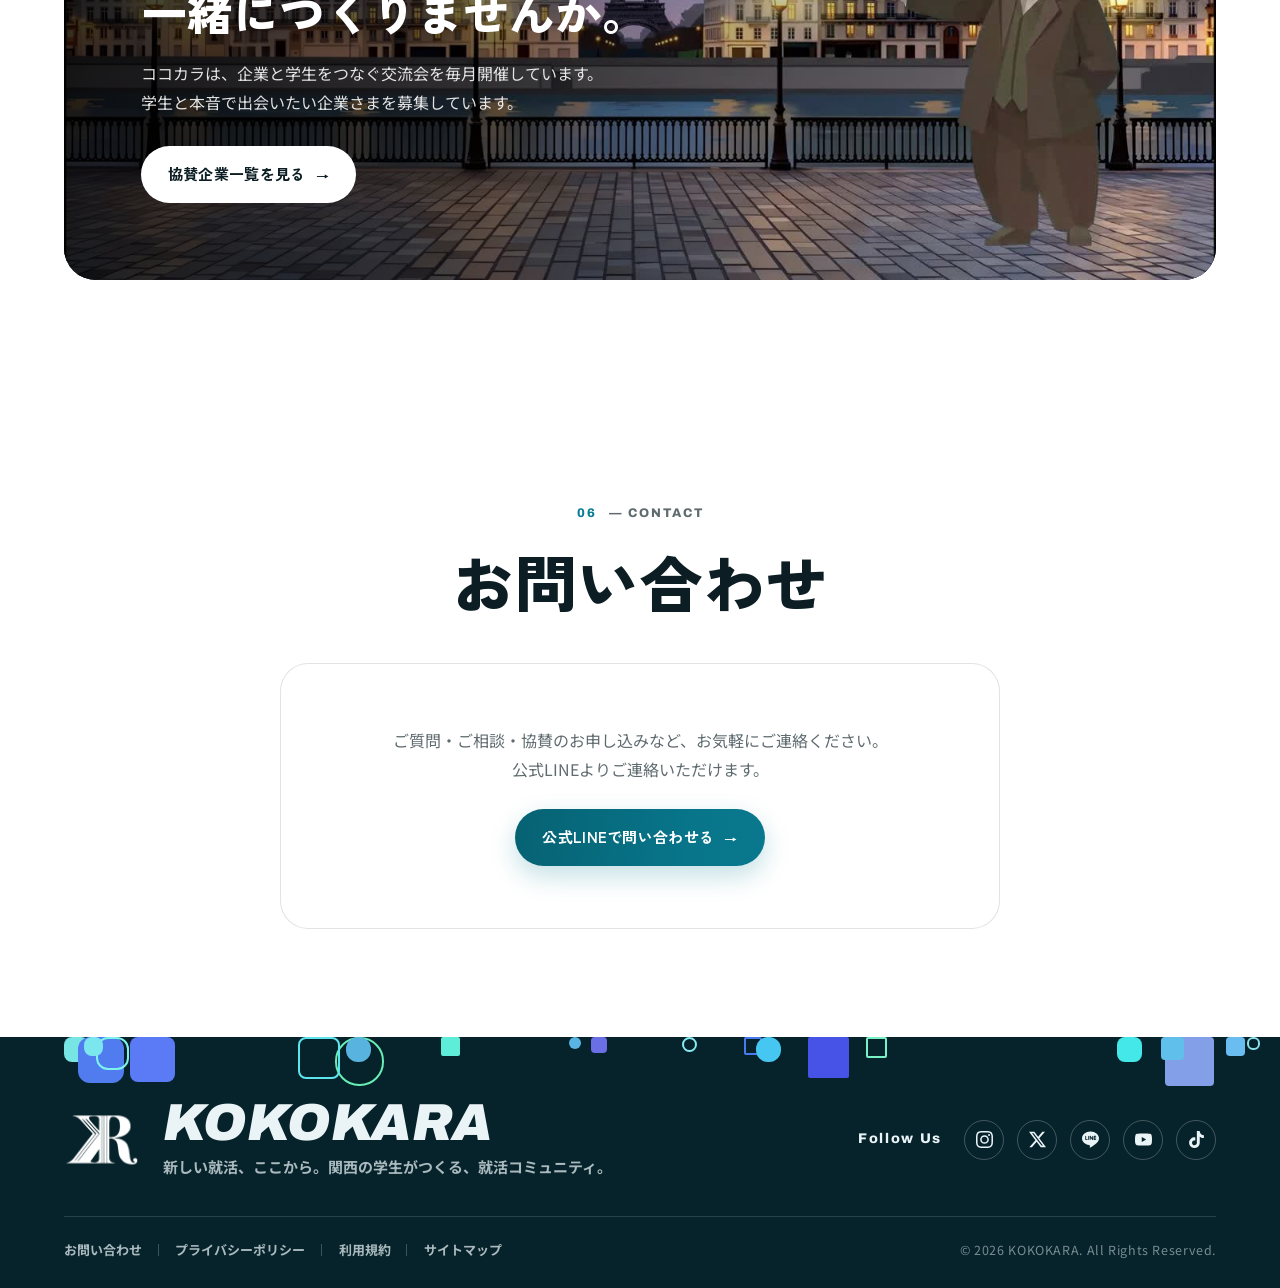
==== commit 7f6cabd5: "auto: manual deploy" ====
--- a/index.html
+++ b/index.html
@@ -379,7 +379,6 @@
       <div class="container">
         <div class="cta-band">
           <video class="cta-bg" aria-hidden="true" muted loop playsinline preload="auto" poster="assets/clarkv3_poster.jpg">
-            <source src="assets/clarkv3.webm" type="video/webm" />
             <source src="assets/clarkv3.mp4" type="video/mp4" />
           </video>
           <div class="cta-copy">
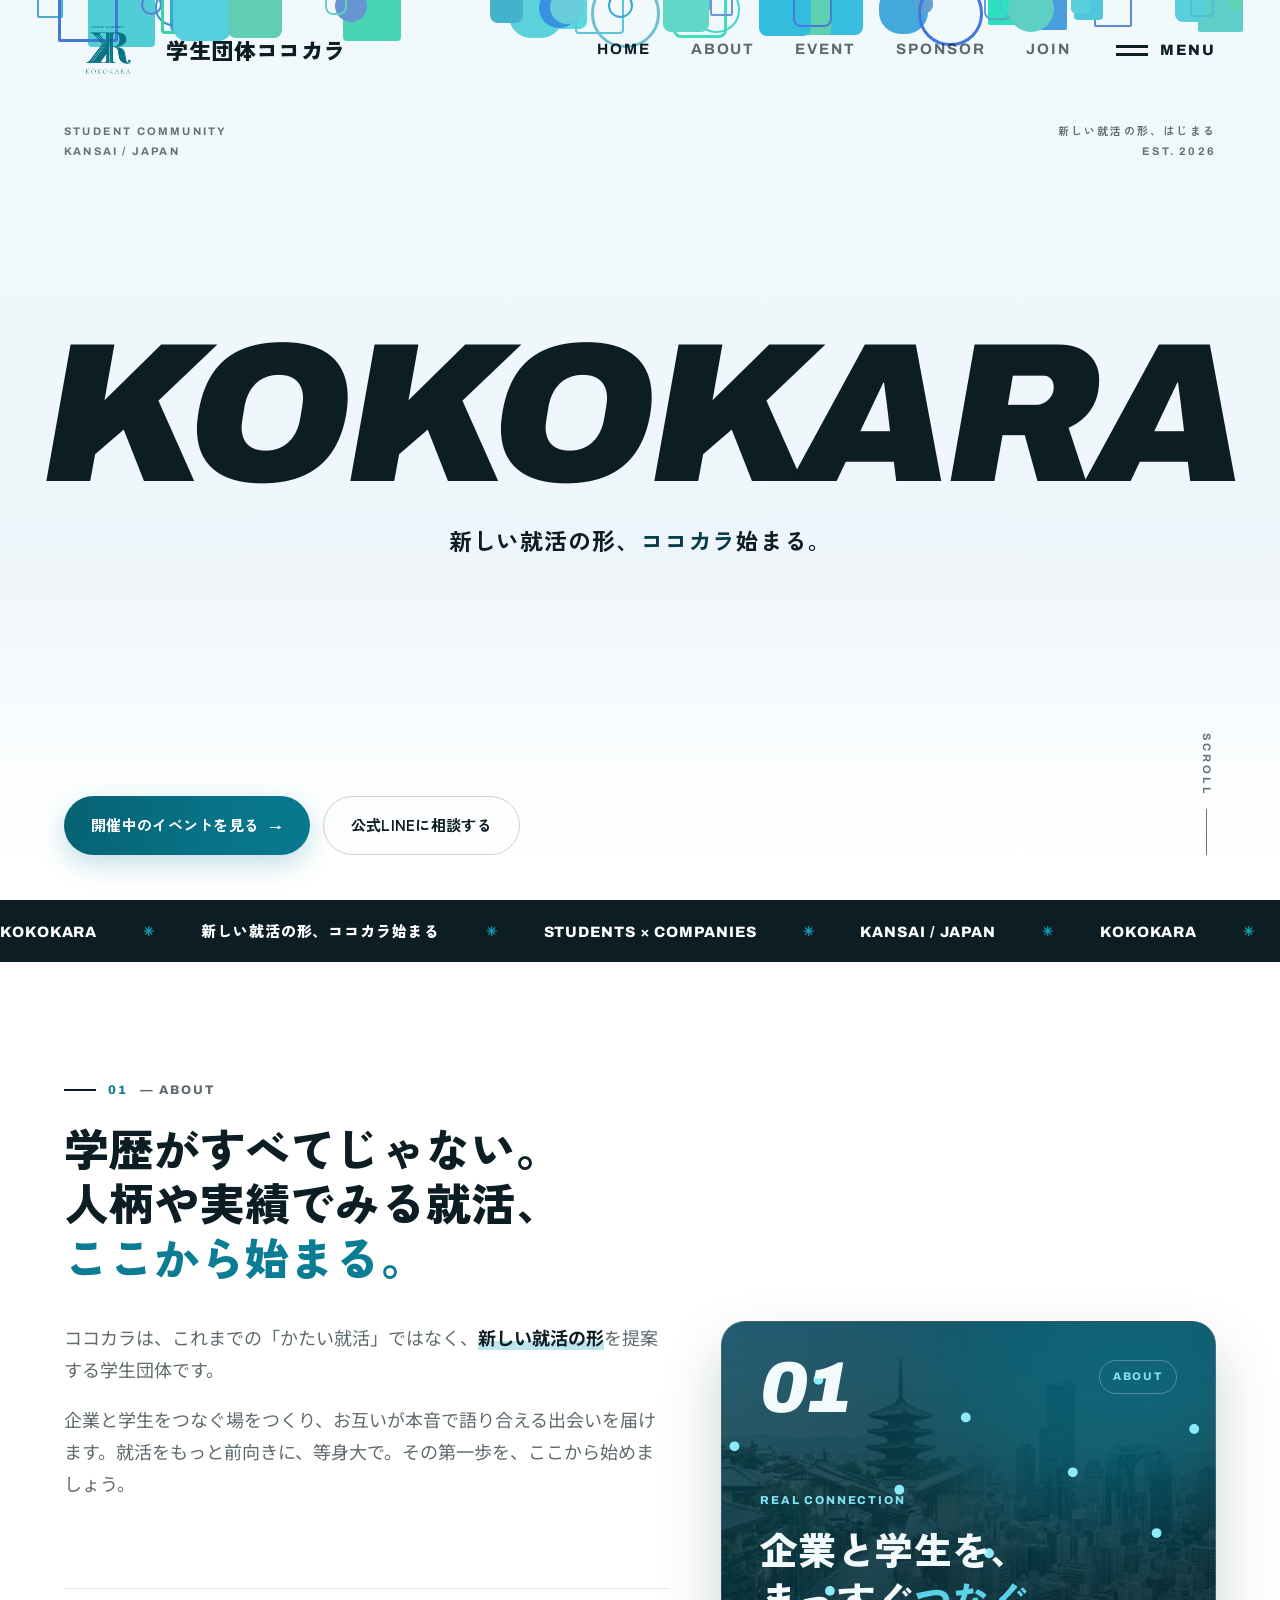
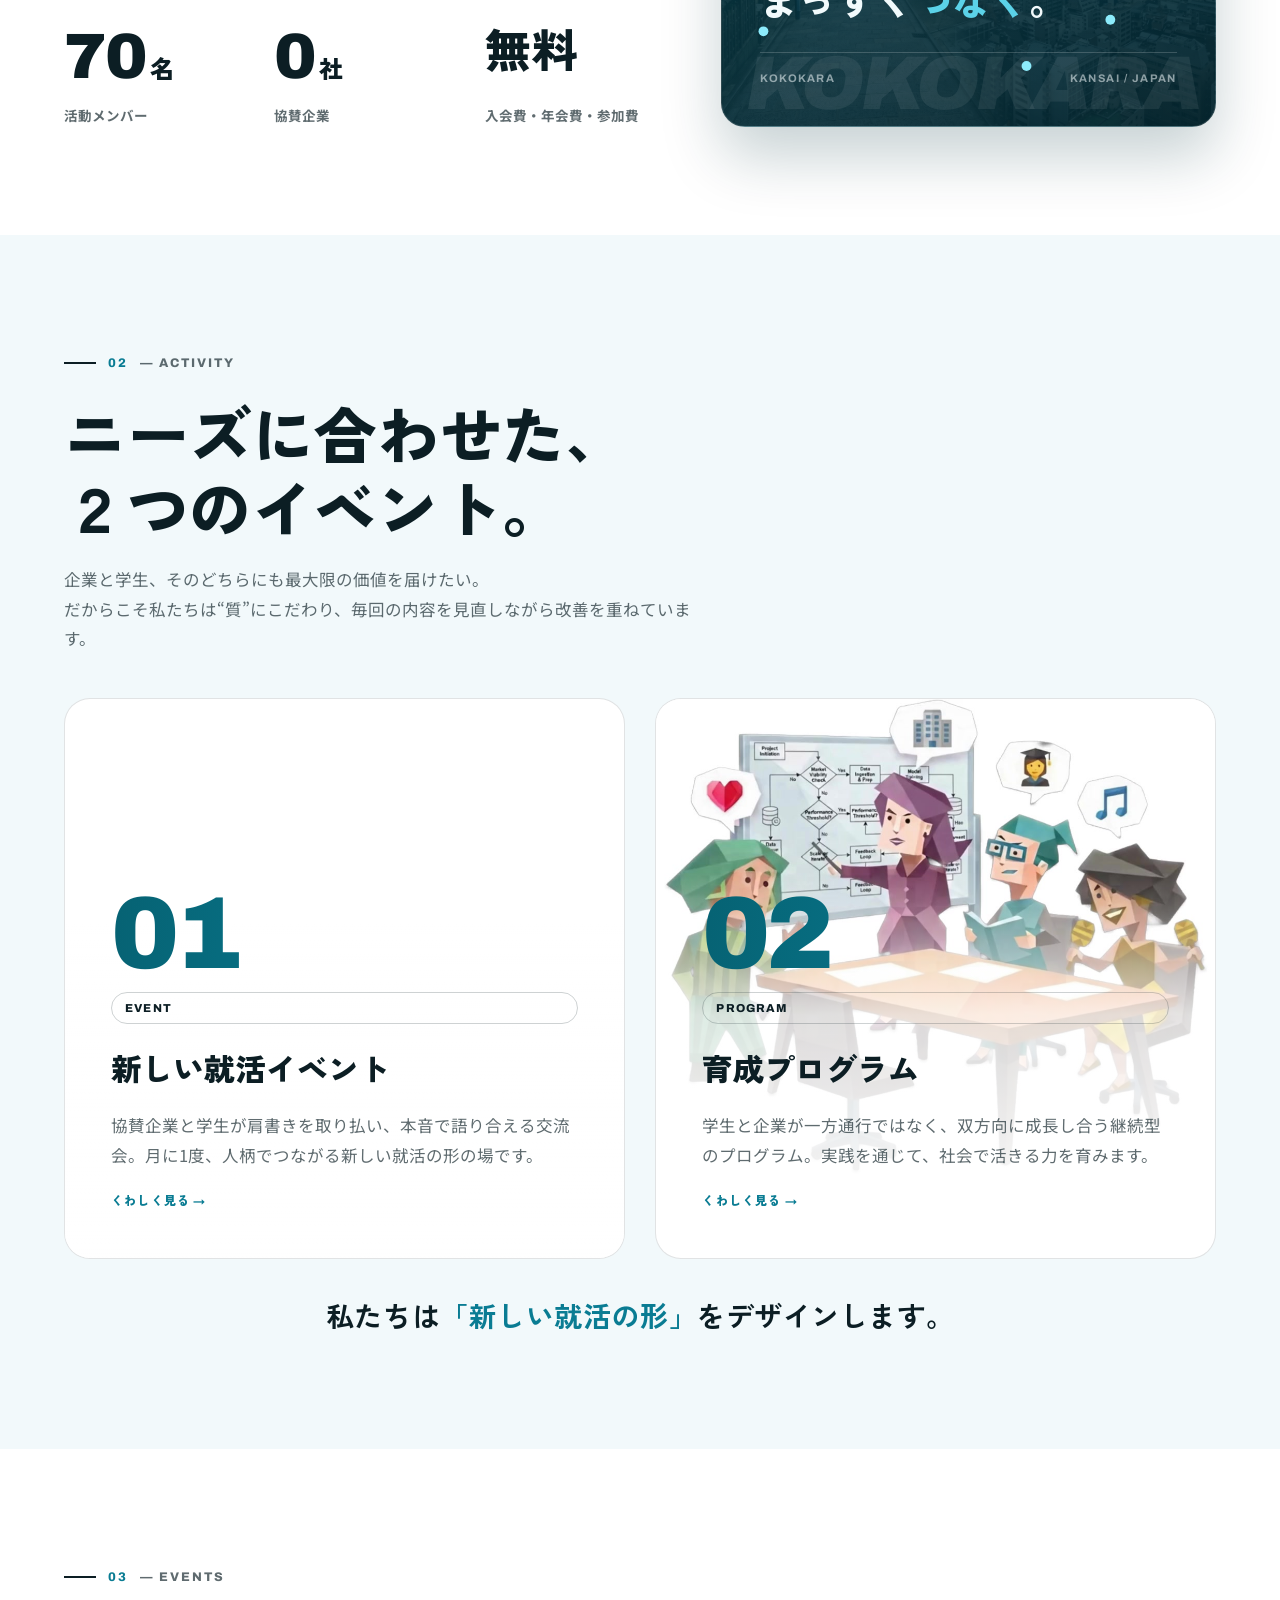
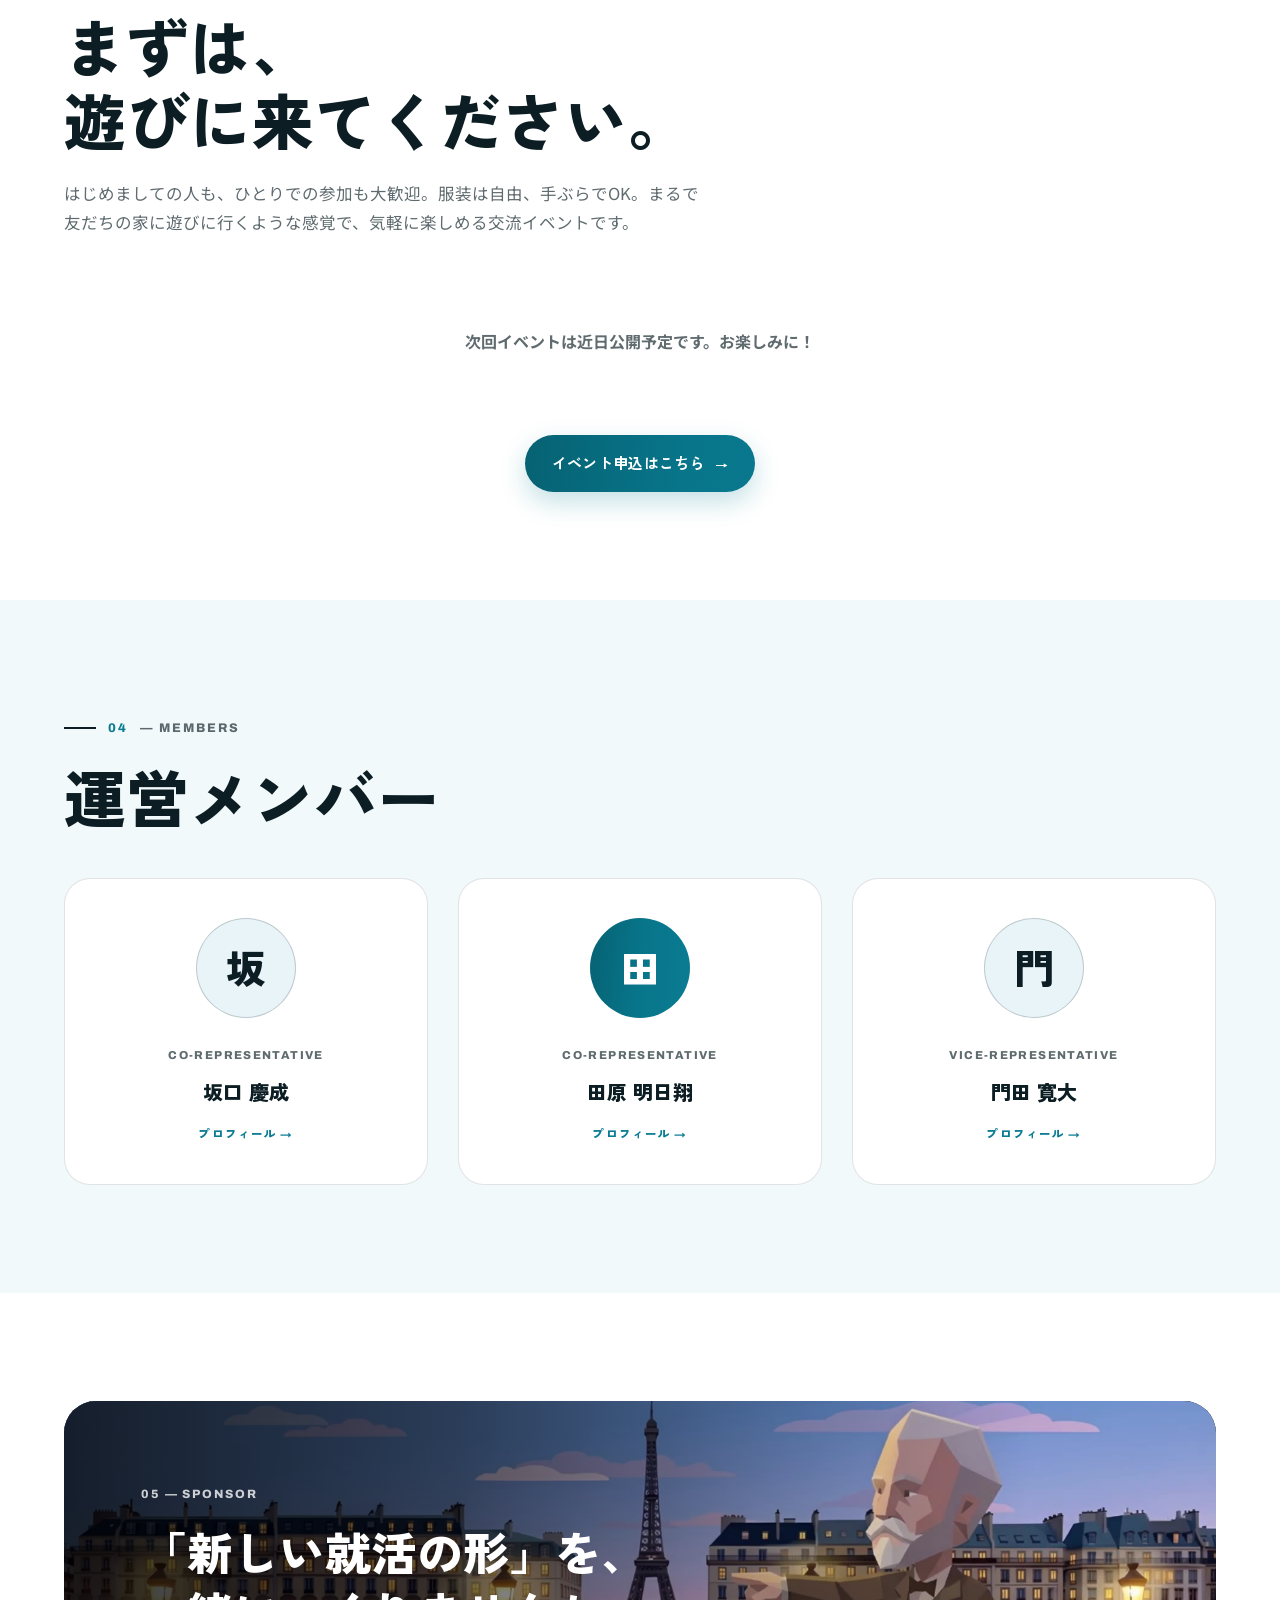
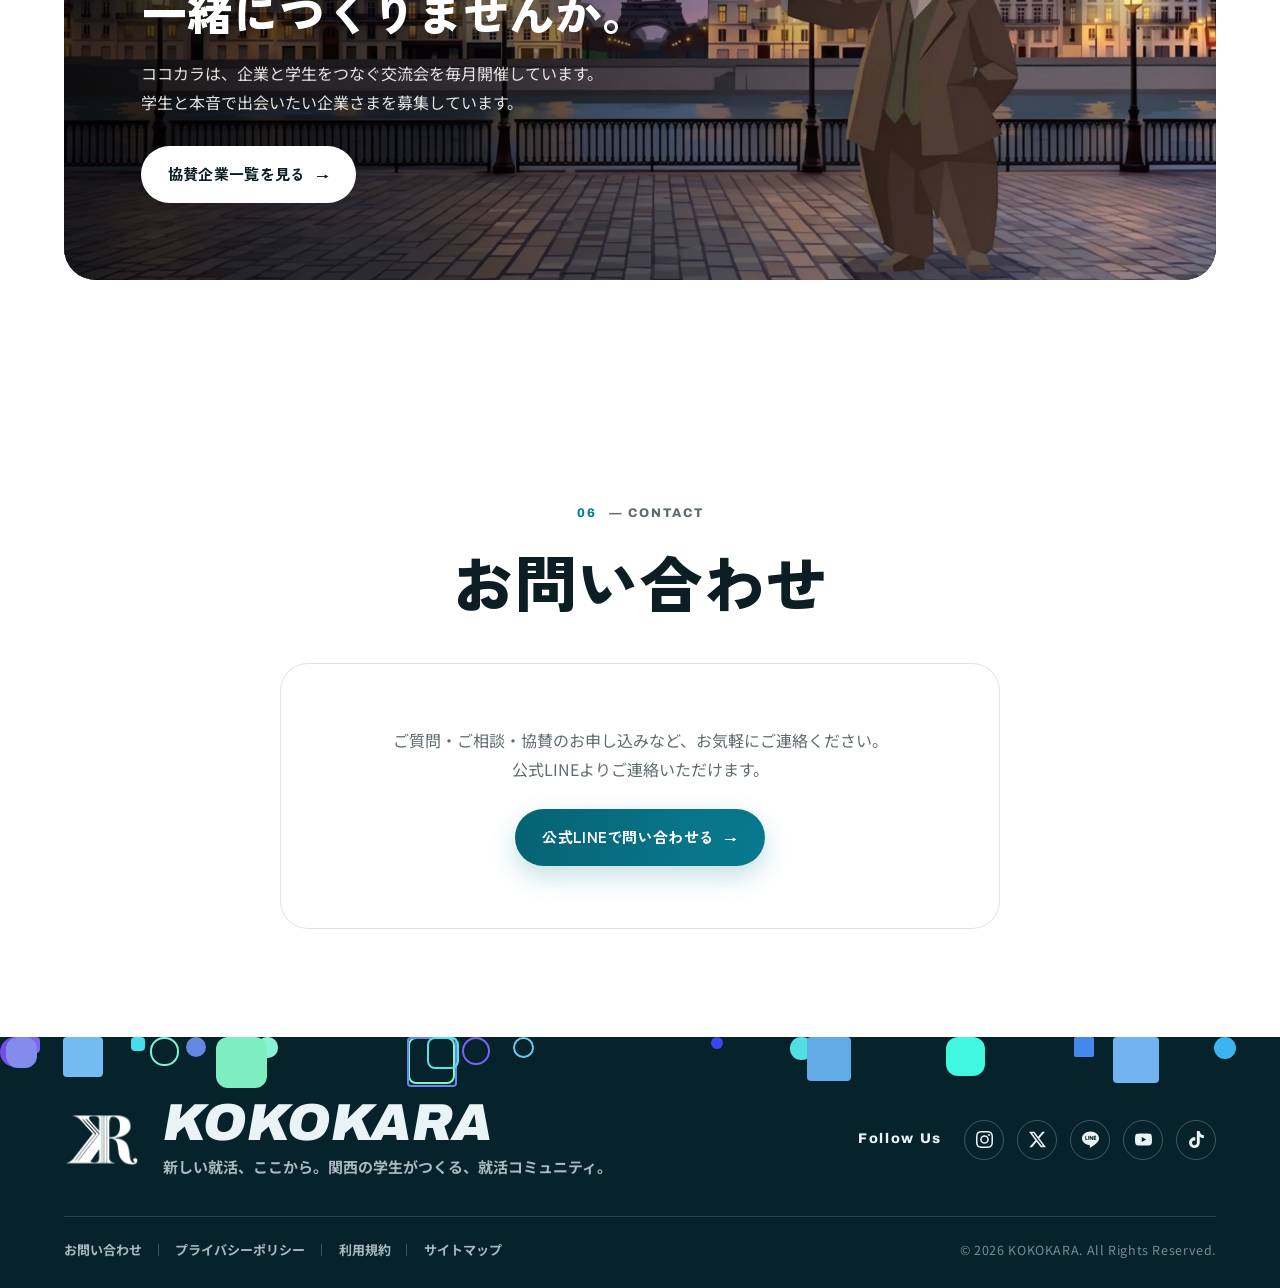
==== commit 9d277d19: "auto: manual deploy" ====
--- a/index.html
+++ b/index.html
@@ -378,8 +378,8 @@
     <section class="section" id="sponsors-cta">
       <div class="container">
         <div class="cta-band">
-          <video class="cta-bg" aria-hidden="true" muted loop playsinline preload="auto" poster="assets/clarkv3_poster.jpg">
-            <source src="assets/clarkv3.mp4" type="video/mp4" />
+          <video class="cta-bg" aria-hidden="true" muted loop playsinline preload="auto" poster="assets/clarkv4_poster.jpg">
+            <source src="assets/clarkv4.mp4" type="video/mp4" />
           </video>
           <div class="cta-copy">
             <span class="cta-eyebrow">05 — Sponsor</span>
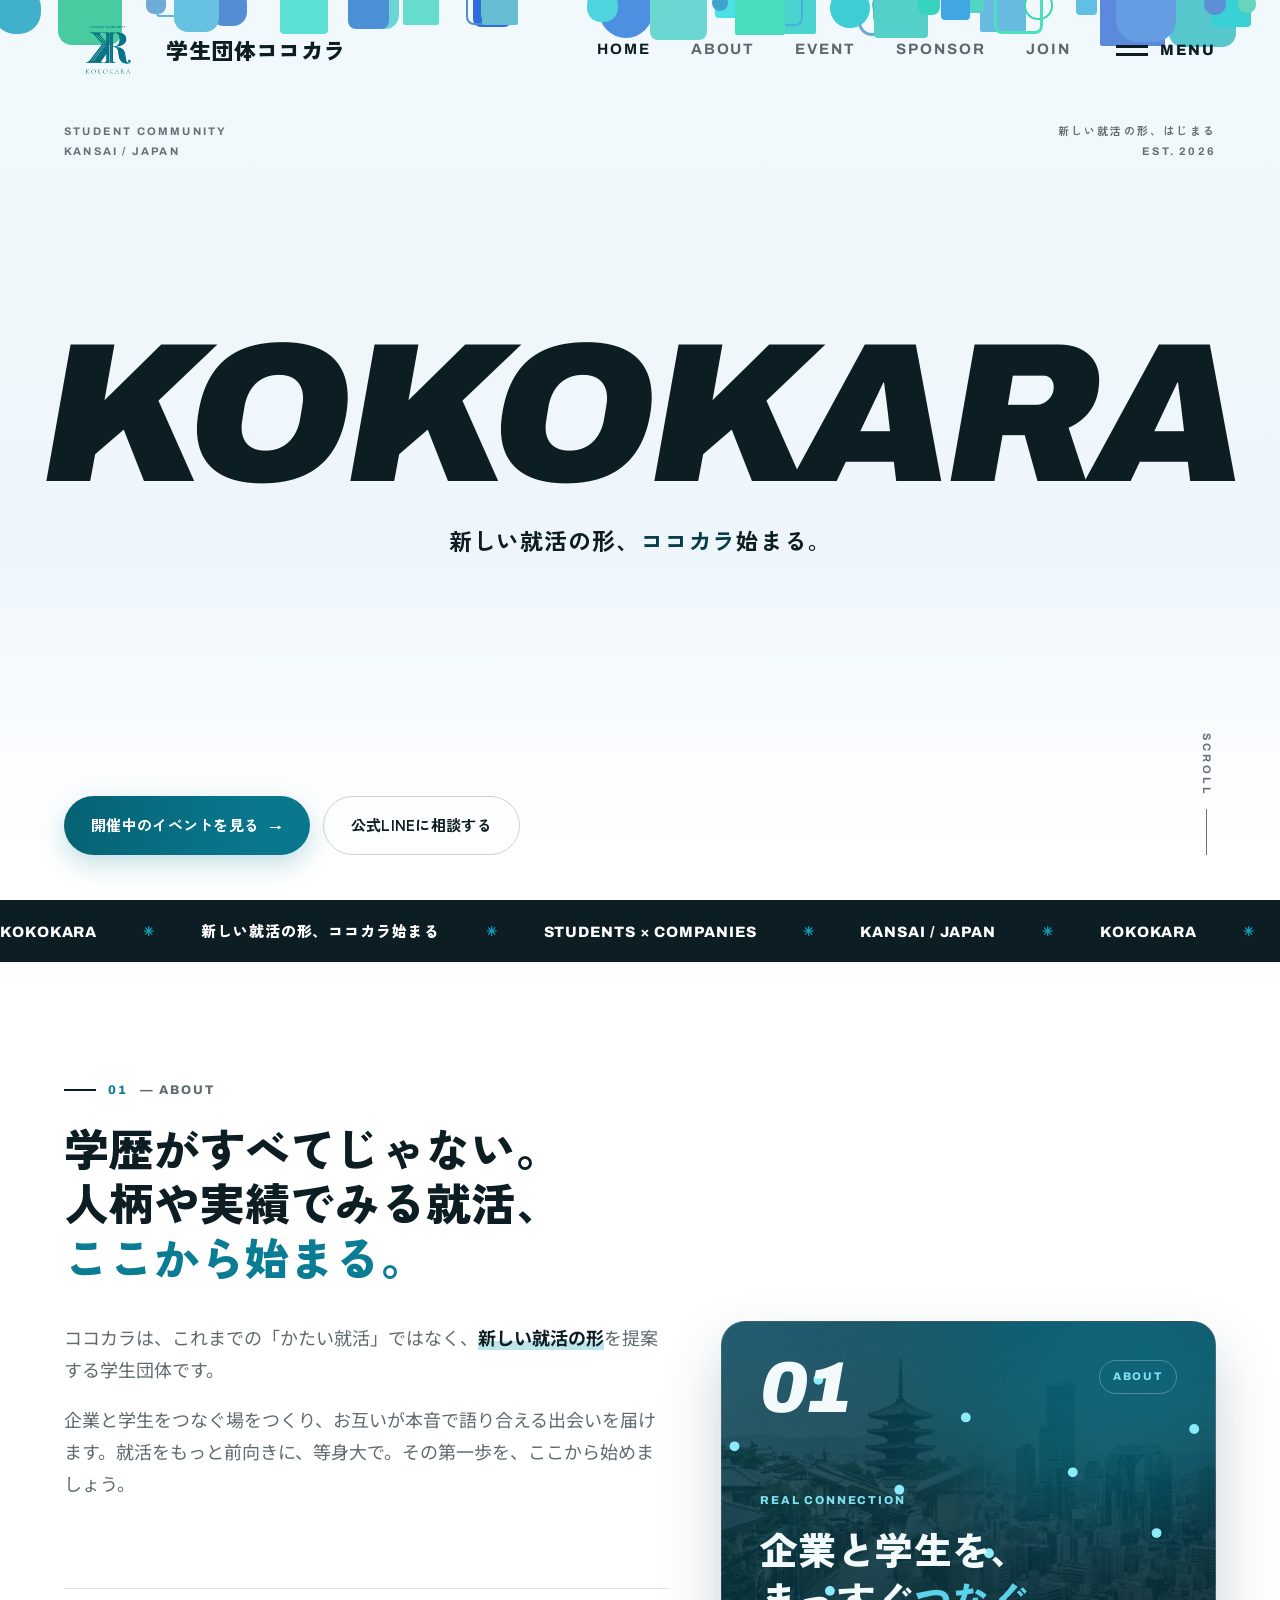
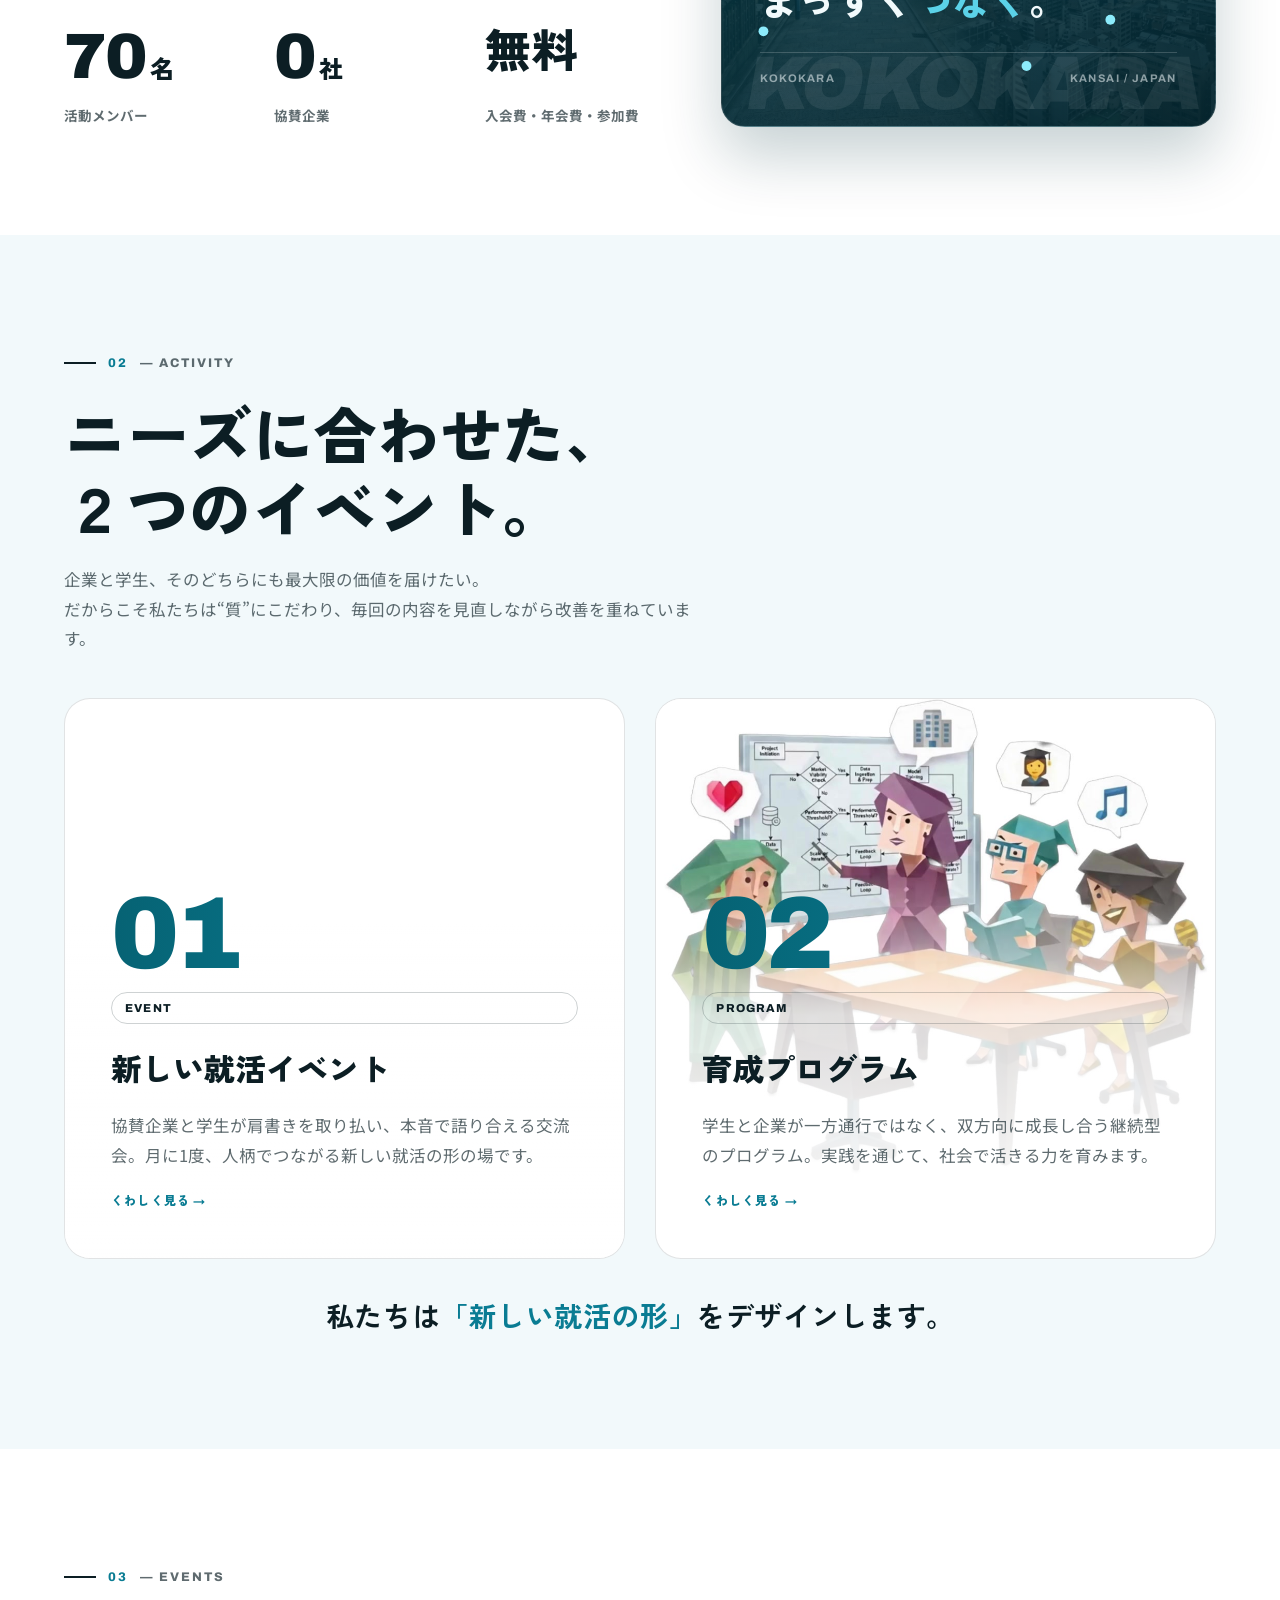
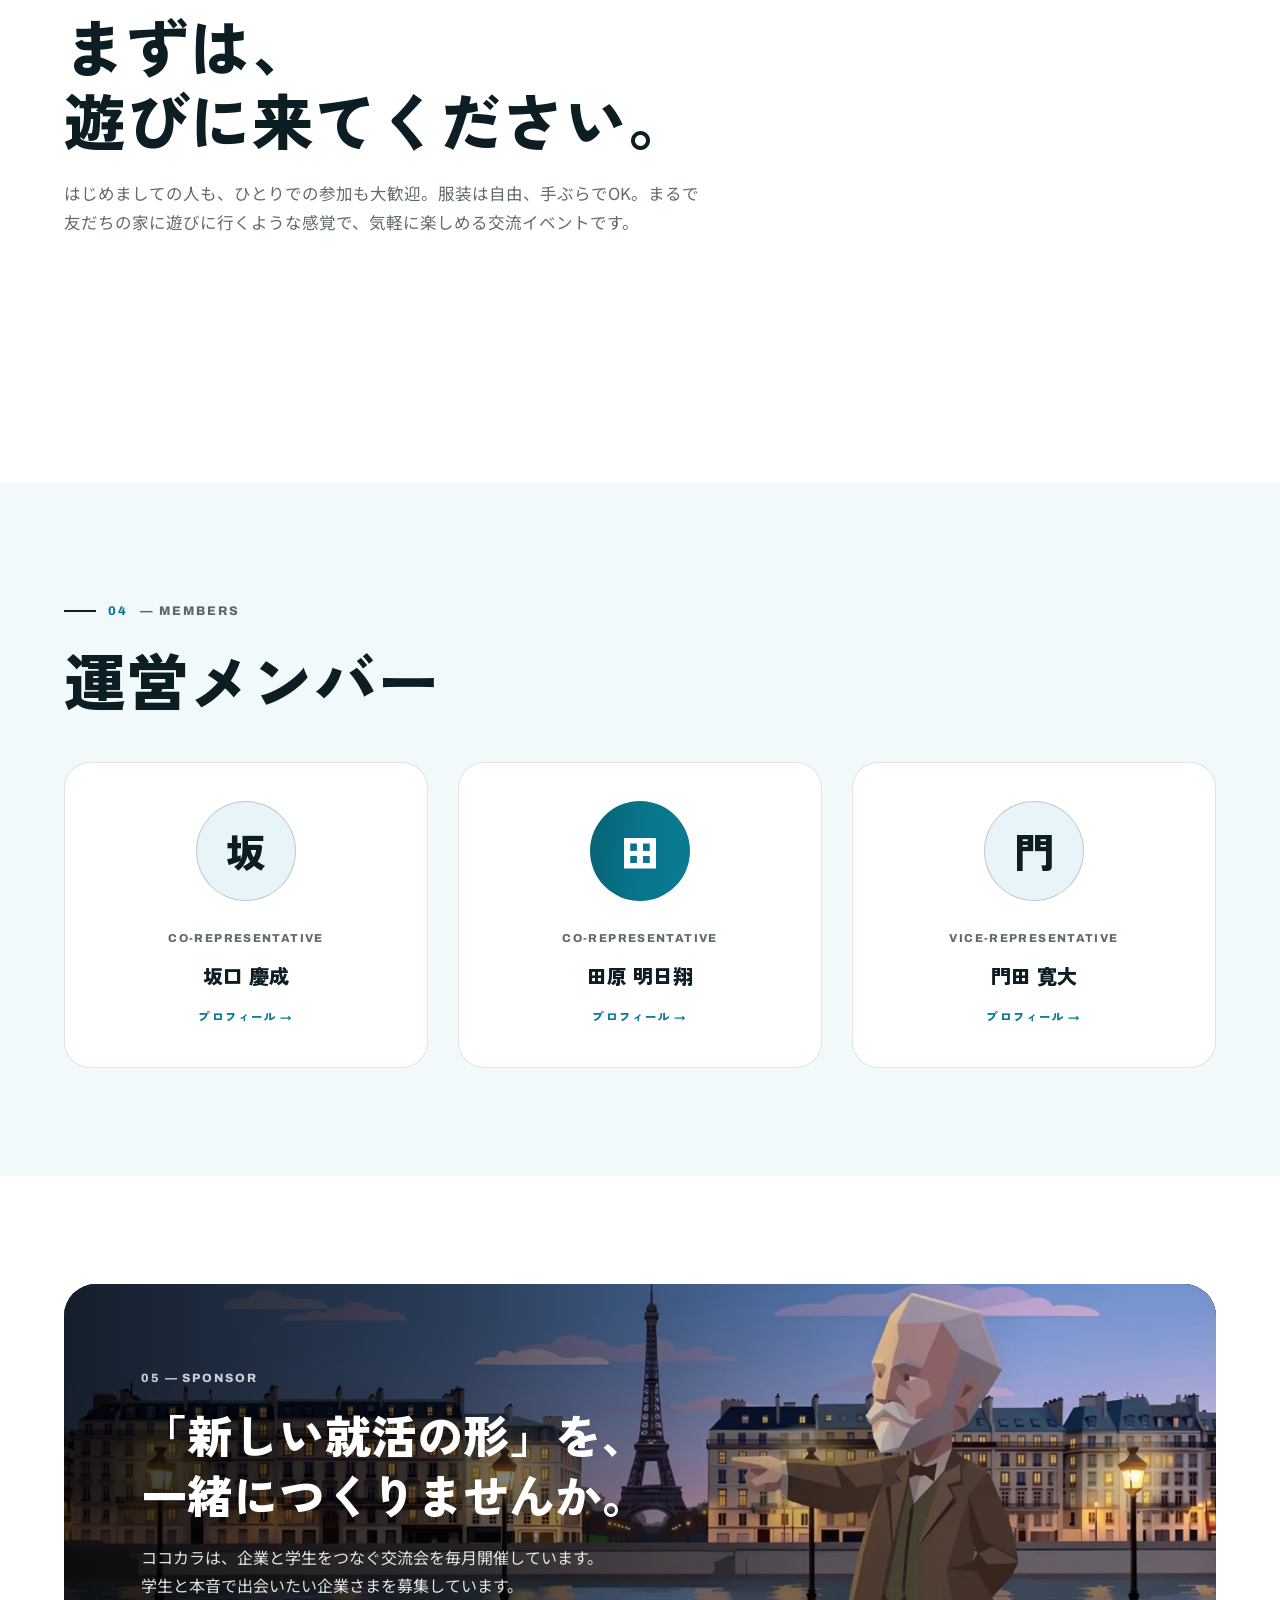
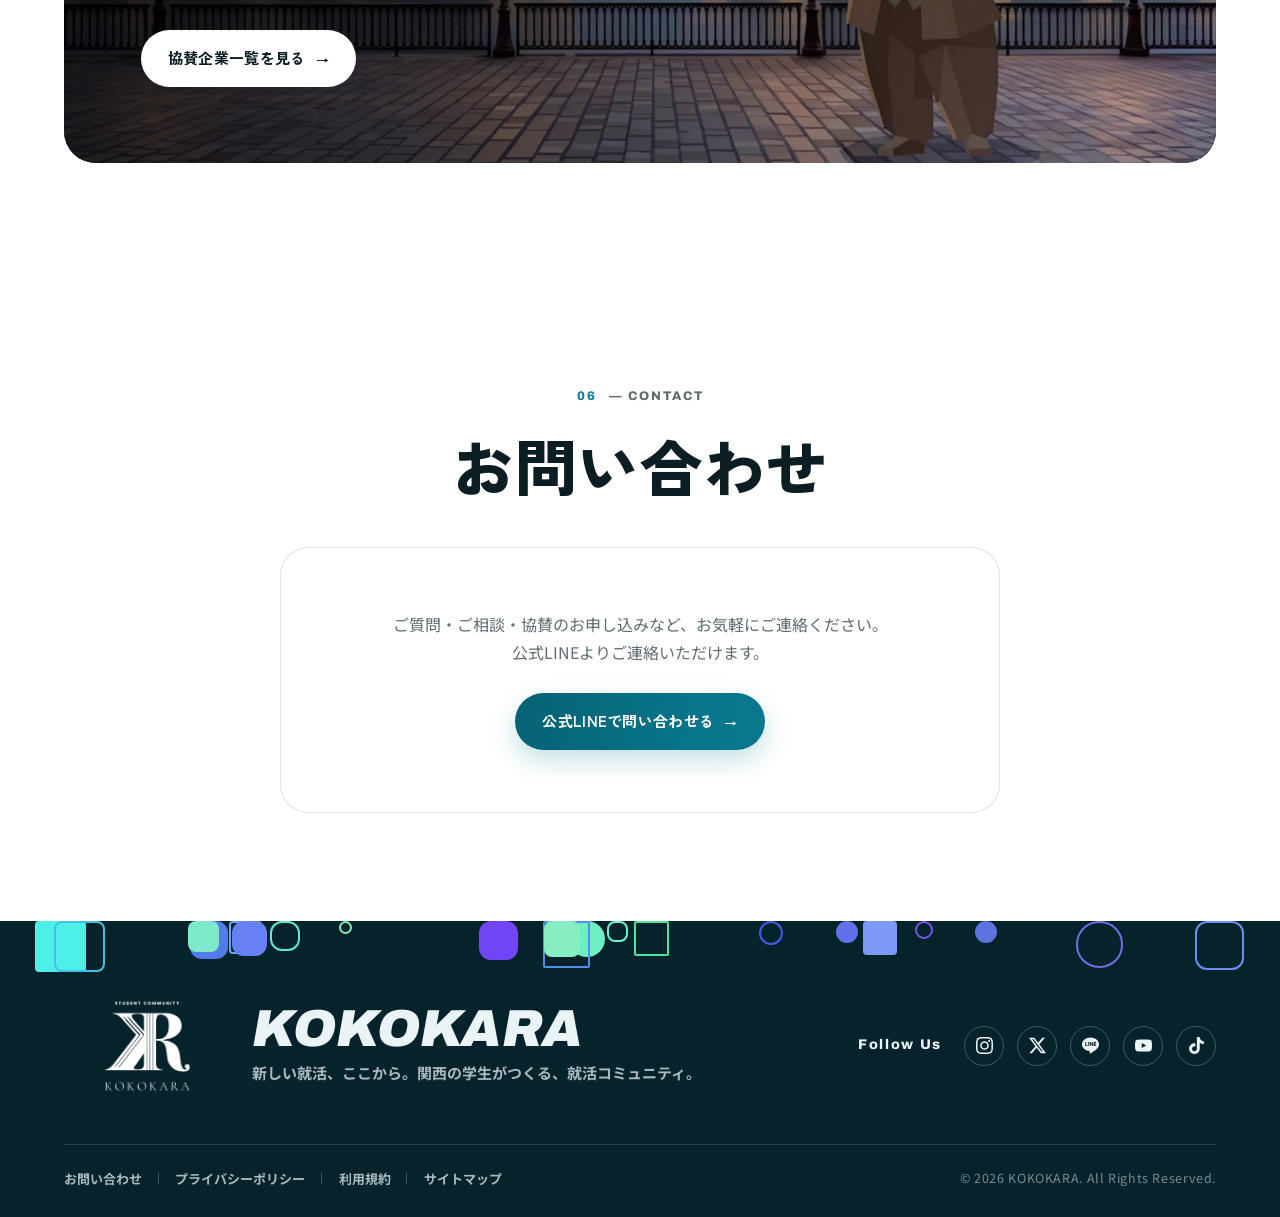
==== commit d85992e9: "トップのイベントプレビューの静的たこ焼き画像を削除（GAS動的取得のみに。過去イベント一瞬表示の不具合を修正） Removed static image link and added comment " ====
--- a/index.html
+++ b/index.html
@@ -336,7 +336,7 @@
           <p class="sec-lead">はじめましての人も、ひとりでの参加も大歓迎。服装は自由、手ぶらでOK。まるで友だちの家に遊びに行くような感覚で、気軽に楽しめる交流イベントです。</p>
         </div>
         <div class="event-preview" data-event-preview data-limit="2">
-          <a href="events.html" class="reveal d1"><img src="assets/event_20260724_takoyaki.jpg" alt="たこ焼きパーティ" loading="lazy" /></a>
+          <!-- ここは site.js が events(SSOT)から動的生成します。静的なポスター画像を直書きしないこと（過去イベントが一瞬表示される不具合の原因になる）。 -->
         </div>
         <div class="event-preview-cta reveal">
           <a class="btn" href="events.html">イベント申込はこちら <span class="arrow">→</span></a>
--- a/style.css
+++ b/style.css
@@ -430,6 +430,7 @@
 .event-card { border: 1px solid var(--line); border-radius: 26px; padding: clamp(22px, 3vw, 34px); background: var(--panel); transition: transform .4s var(--ease), box-shadow .4s var(--ease), border-color .4s; display: flex; flex-direction: column; }
 .event-card:hover { transform: translateY(-6px); box-shadow: 0 22px 44px rgba(12,30,36,.10); border-color: var(--line-2); }
 .event-status { align-self: flex-start; font-family: var(--font-jp); font-weight: 900; font-size: 13px; color: #fff; background: var(--grad); padding: 7px 15px; border-radius: 100px; margin-bottom: 18px; }
+.event-status--done { background: #64748b; }
 .event-title { font-family: var(--font-jp); font-weight: 900; font-size: clamp(21px, 2.6vw, 28px); margin-bottom: 18px; }
 .event-poster { border-radius: 16px; margin-bottom: 22px; width: 100%; object-fit: cover; border: 1px solid var(--line); }
 .event-apply { margin-top: auto; align-self: flex-start; }
@@ -451,7 +452,7 @@
 /* 上段: ブランド（左） + Follow Us/SNS（右） */
 .footer-main { display: flex; justify-content: space-between; align-items: center; gap: clamp(26px, 4vw, 56px); flex-wrap: wrap; padding-bottom: clamp(26px, 4vh, 40px); }
 .footer-brand { display: flex; align-items: center; gap: clamp(14px, 1.8vw, 22px); }
-.footer-brand img { width: clamp(54px, 6vw, 78px); height: clamp(54px, 6vw, 78px); border-radius: clamp(12px, 1.6vw, 18px); }
+.footer-brand img { width: clamp(120px, 13vw, 176px); height: auto; object-fit: contain; }
 .footer-brand-text { display: flex; flex-direction: column; }
 .footer-kk { font-family: var(--font-en); font-weight: 900; font-style: italic; letter-spacing: .01em; font-size: clamp(30px, 4.4vw, 52px); line-height: .9; color: #EAF4F7; }
 .footer-tagline { color: rgba(234,244,247,.72); margin-top: 8px; font-size: clamp(13px, 1.3vw, 15px); font-weight: 700; line-height: 1.65; max-width: 30em; }
@@ -838,3 +839,17 @@
   background: transparent;
 }
 @media (max-width: 900px) { .cta-clark { display: none; } }
+
+/* ============================================================
+   スマホ表示 最適化（追記）: 横スクロール防止 + 特大要素の縮小
+   ============================================================ */
+html { overflow-x: hidden; overflow-x: clip; }
+@media (max-width: 480px) {
+  .hero-wordmark        { font-size: 17vw; }
+  .footer-word          { font-size: 16vw; }
+  .stmt-card .watermark { font-size: 12vw; }
+  .page-hero .en-big    { font-size: clamp(36px, 11vw, 60px); }
+  .page-hero h1         { font-size: clamp(28px, 6.6vw, 40px); }
+  .activity-num         { font-size: clamp(42px, 11vw, 70px); }
+  .brand-name           { white-space: nowrap; }
+}
